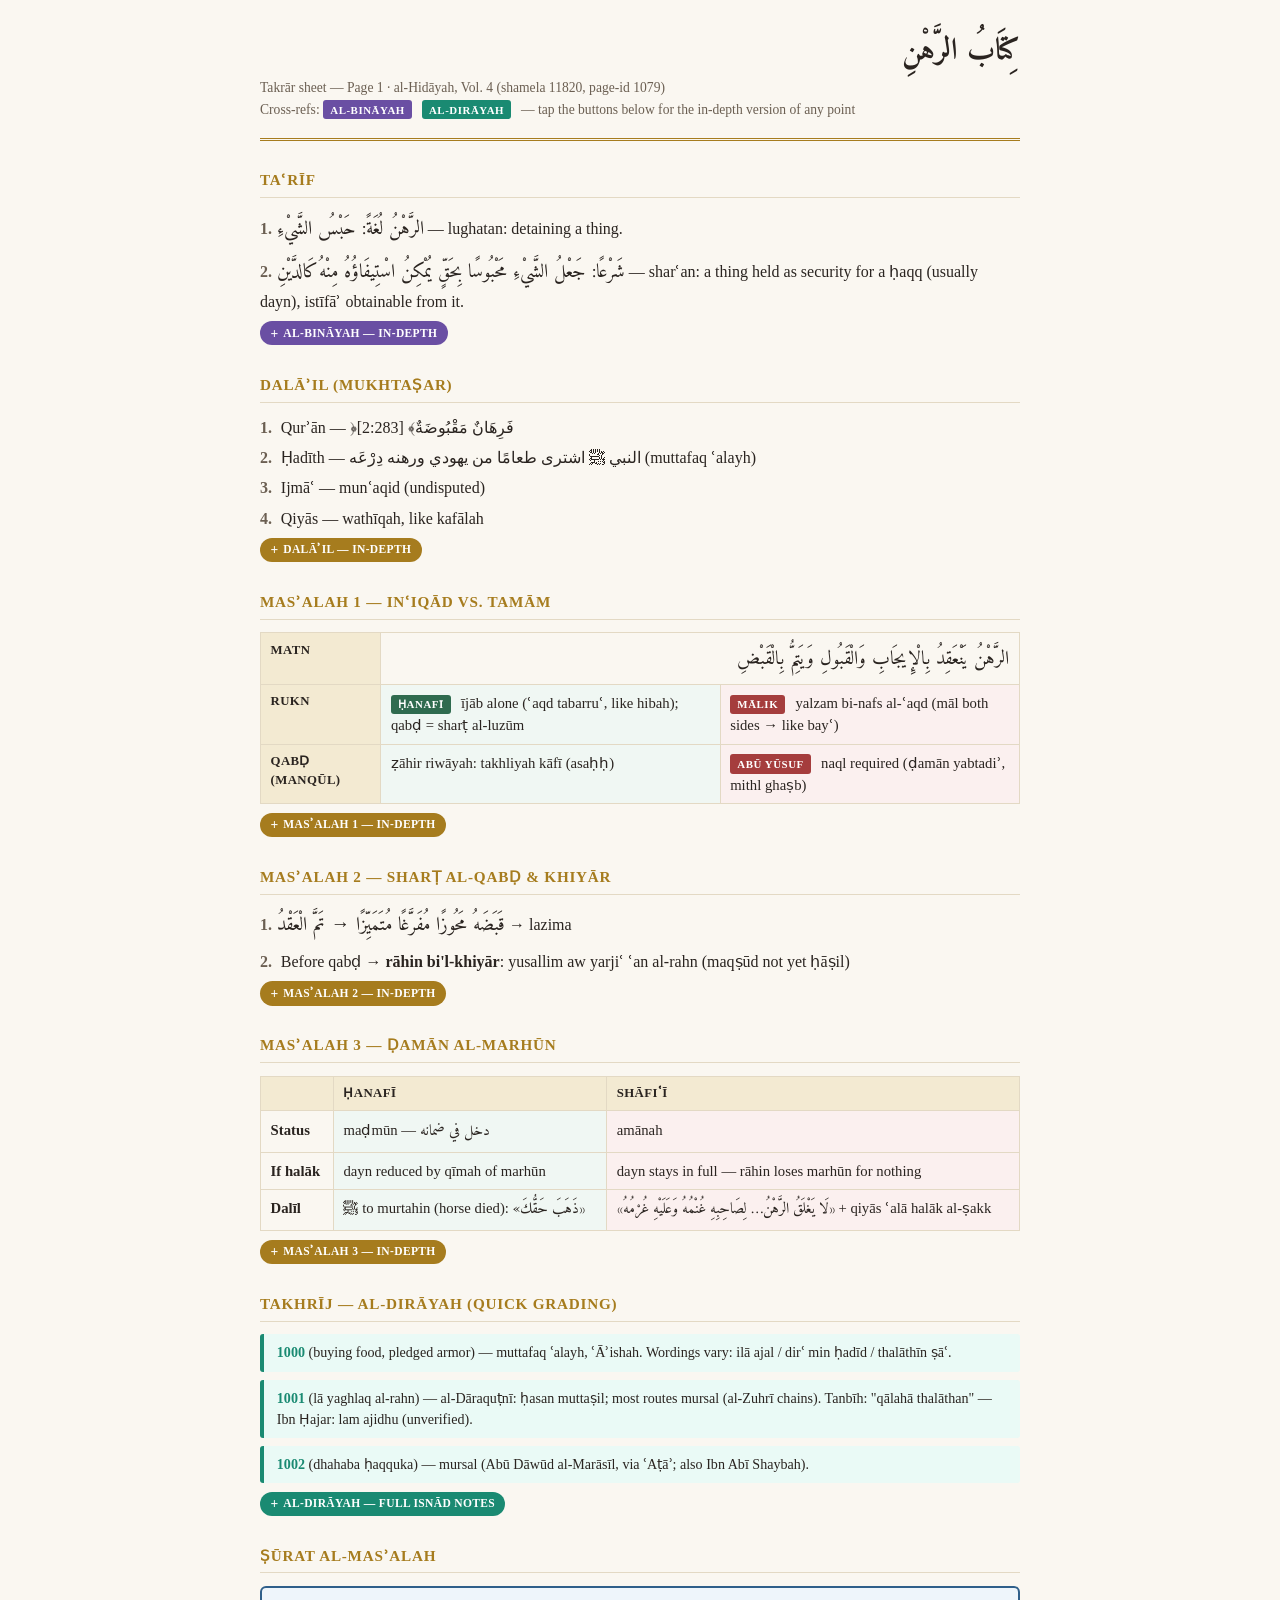
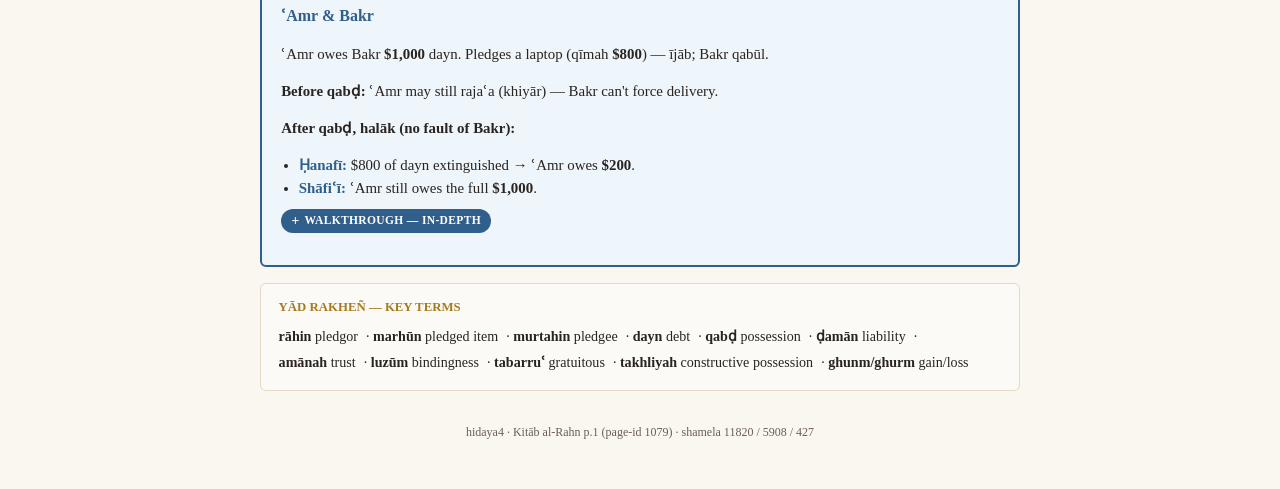
==== index.html @ c0565111 "Initial publish: Kitab al-Rahn page 1 (takrar sheet)" ====
<!DOCTYPE html>
<html lang="en" dir="ltr">
<head>
<meta charset="UTF-8">
<title>Kitāb al-Rahn — Page 1 (Takrār) | al-Hidāyah Vol. 4</title>
<meta name="viewport" content="width=device-width, initial-scale=1">
<link rel="preconnect" href="https://fonts.googleapis.com">
<link href="https://fonts.googleapis.com/css2?family=Amiri:wght@400;700&family=Georgia&display=swap" rel="stylesheet">
<style>
  :root {
    --bg: #faf7f1; --ink: #2a2420; --muted: #6b5f52; --gold: #a67c1e;
    --hanafi: #2f6b4f; --hanafi-bg: #f0f7f3;
    --khilaf: #a53d3d; --khilaf-bg: #fbf0ef;
    --takhrij: #1a8a72; --takhrij-bg: #eafaf6;
    --binayah: #6a4fa3; --binayah-bg: #f2eefc;
    --example: #2f5f8a; --example-bg: #eef5fb;
  }
  * { box-sizing: border-box; }
  body { background: var(--bg); color: var(--ink); font-family: Georgia, serif; margin: 0; padding: 0 1rem 3rem; line-height: 1.5; }
  .wrap { max-width: 760px; margin: 0 auto; }
  header { padding: 1.8rem 0 1rem; border-bottom: 3px double var(--gold); margin-bottom: 1.3rem; }
  header h1 { font-family: 'Amiri', serif; direction: rtl; font-size: 1.9rem; margin: 0 0 0.2rem; }
  header .subtitle { font-size: 0.85rem; color: var(--muted); margin: 0.1rem 0; }
  h2 { font-size: 0.95rem; text-transform: uppercase; letter-spacing: 0.05em; color: var(--gold); border-bottom: 1px solid #e3d9c4; padding-bottom: 0.3rem; margin: 1.8rem 0 0.8rem; }
  .arabic { font-family: 'Amiri', serif; direction: rtl; text-align: right; font-size: 1.2rem; line-height: 1.9; }
  .point { margin-bottom: 0.4rem; }
  .point .num { font-weight: bold; color: var(--muted); margin-right: 0.3rem; }
  .nukta { font-size: 0.87rem; color: var(--muted); font-style: italic; }
  table { width: 100%; border-collapse: collapse; margin: 0.6rem 0 0.5rem; font-size: 0.92rem; }
  th, td { border: 1px solid #e3d9c4; padding: 0.45rem 0.6rem; text-align: left; vertical-align: top; }
  th { background: #f3ead2; color: var(--ink); font-size: 0.8rem; text-transform: uppercase; letter-spacing: 0.03em; }
  td.hanafi-cell { background: var(--hanafi-bg); }
  td.khilaf-cell { background: var(--khilaf-bg); }
  td .arabic { font-size: 1.05rem; line-height: 1.7; }
  .tag { display:inline-block; font-size:0.68rem; font-weight:bold; letter-spacing:0.05em; text-transform:uppercase; padding:0.1rem 0.45rem; border-radius:3px; color:#fff; margin-right:0.4rem; }
  .tag.hanafi { background: var(--hanafi); }
  .tag.khilaf { background: var(--khilaf); }
  .takhrij-row { background: var(--takhrij-bg); border-left: 4px solid var(--takhrij); padding: 0.5rem 0.8rem; margin-bottom: 0.5rem; border-radius: 3px; font-size: 0.88rem; }
  .takhrij-row b { color: var(--takhrij); }
  .example-box { background: var(--example-bg); border: 2px solid var(--example); border-radius: 6px; padding: 1rem 1.2rem; margin-top: 0.6rem; font-size: 0.93rem; }
  .example-box h3 { margin: 0 0 0.5rem; color: var(--example); font-size: 1rem; }
  .names { font-weight: bold; color: var(--example); }
  .yaad { background: #fbfaf7; border: 1px solid #e3d9c4; border-radius: 6px; padding: 0.9rem 1.1rem; margin-top: 1rem; font-size: 0.88rem; }
  .yaad h4 { margin: 0 0 0.4rem; color: var(--gold); font-size: 0.8rem; text-transform: uppercase; }
  .yaad .term { display:inline-block; margin: 0.15rem 0.5rem 0.15rem 0; }
  .yaad .term b { color: var(--ink); }
  footer { margin-top: 2rem; font-size: 0.75rem; color: var(--muted); text-align: center; }

  /* expandable in-depth buttons */
  details.indepth { margin: 0.2rem 0 1rem; }
  details.indepth > summary {
    cursor: pointer;
    display: inline-flex;
    align-items: center;
    gap: 0.3rem;
    font-family: Georgia, serif;
    font-size: 0.72rem;
    font-weight: bold;
    letter-spacing: 0.03em;
    text-transform: uppercase;
    color: #fff;
    background: var(--gold);
    padding: 0.22rem 0.65rem;
    border-radius: 999px;
    list-style: none;
    user-select: none;
    width: fit-content;
  }
  details.indepth > summary::-webkit-details-marker { display: none; }
  details.indepth > summary::before { content: "+"; font-size: 0.85rem; line-height: 1; }
  details.indepth[open] > summary::before { content: "\2212"; }
  details.indepth.binayah > summary { background: var(--binayah); }
  details.indepth.takhrij > summary { background: var(--takhrij); }
  details.indepth.example > summary { background: var(--example); }
  .indepth-body {
    margin-top: 0.5rem;
    padding: 0.85rem 1.05rem;
    background: #fff;
    border: 1px solid #e3d9c4;
    border-radius: 6px;
    font-size: 0.89rem;
    color: #3b352e;
  }
  .indepth-body .arabic { font-size: 1.05rem; margin: 0.4rem 0; }
  .indepth-body p { margin: 0 0 0.6rem; }
  .indepth-body p:last-child { margin-bottom: 0; }
  .indepth-body .grading { font-weight: bold; }
</style>
</head>
<body>
<div class="wrap">

<header>
  <h1>كِتَابُ الرَّهْنِ</h1>
  <p class="subtitle">Takrār sheet — Page 1 · al-Hidāyah, Vol. 4 (shamela 11820, page-id 1079)</p>
  <p class="subtitle">Cross-refs: <span class="tag hanafi" style="background:var(--binayah)">al-Bināyah</span> <span class="tag hanafi" style="background:var(--takhrij)">al-Dirāyah</span> — tap the buttons below for the in-depth version of any point</p>
</header>

<h2>Taʿrīf</h2>
<div class="point"><span class="num">1.</span><span class="arabic">الرَّهْنُ لُغَةً: حَبْسُ الشَّيْءِ</span> — lughatan: detaining a thing.</div>
<div class="point"><span class="num">2.</span><span class="arabic">شَرْعًا: جَعْلُ الشَّيْءِ مَحْبُوسًا بِحَقٍّ يُمْكِنُ اسْتِيفَاؤُهُ مِنْهُ كَالدَّيْنِ</span> — sharʿan: a thing held as security for a ḥaqq (usually dayn), istīfāʾ obtainable from it.</div>

<details class="indepth binayah">
  <summary>al-Bināyah — in-depth</summary>
  <div class="indepth-body">
    <p><b>Lughah:</b> al-ʿAynī notes the same root appears outside contracts: <span class="arabic">﴿كُلُّ نَفْسٍ بِمَا كَسَبَتْ رَهِينَةٌ﴾ [المدثر: ٣٨]</span> — "every soul is rahīnah (held) for what it earned," i.e. detained by the consequence of its own misdeeds. Also: <i>māʾun rāhin</i> = still water, <i>niʿmatun rāhinah</i> = a lasting blessing — the root's core sense is fixity/permanence (al-thabāt wa'l-dawām). "Rahn" (the maṣdar) is also used to mean the marhūn itself; plural rahn/rihān.</p>
    <p><b>Sharʿan — why "ḥaqq" not "dayn":</b> deliberate, because rahn is valid not only for a dayn but also for a claim from ghaṣb (usurpation); ḥaqq covers both. "Kal-duyūn" is a deliberate exclusion (iḥtirāz) of pledging khamr (wine) and of taking a rahn to secure ḥudūd or qiṣāṣ — those don't admit istīfāʾ through a substitute value.</p>
    <p><b>al-Qudduri's alternate taʿrīf:</b> rahn shar'an is an ʿaqd wathīqah (contract of security) — distinguishing it from kafālah/ḥawālah (wathīqah bi-dhimmah, security attached to a person's liability) and from a sale-item still in the seller's hand.</p>
    <p><b>Six-part breakdown</b> al-ʿAynī gives: maʿnā lughatan · maʿnā sharʿan · sabab (the creditor's muṭālabah/demand for security) · rukn (ījāb alone per the Ḥanafīs; some require qabūl too) · ḥukm (milk ḥabs al-marhūn wa-ḥaqq al-muṭālabah bi'l-bayʿ) · ḥikmah (ḥuṣūl al-naẓar min al-jānibayn — mutual benefit to both sides).</p>
  </div>
</details>

<h2>Dalāʾil (mukhtaṣar)</h2>
<div class="point"><span class="num">1.</span> Qurʾān — ﴿فَرِهَانٌ مَقْبُوضَةٌ﴾ [2:283]</div>
<div class="point"><span class="num">2.</span> Ḥadīth — النبي ﷺ اشترى طعامًا من يهودي ورهنه دِرْعَه (muttafaq ʿalayh)</div>
<div class="point"><span class="num">3.</span> Ijmāʿ — munʿaqid (undisputed)</div>
<div class="point"><span class="num">4.</span> Qiyās — wathīqah, like kafālah</div>

<details class="indepth">
  <summary>Dalāʾil — in-depth</summary>
  <div class="indepth-body">
    <p><b>Qurʾān:</b> the āyah was revealed about a debt made while traveling (safar) without a scribe available — Allāh permits substituting a rahn maqbūḍah for writing/witnessing. "Maqbūḍah" is itself the seed of the qabḍ discussion in Masʾalah 1.</p>
    <p><b>Ḥadīth:</b> the well-known report that the Prophet ﷺ bought food on credit from a Jewish merchant in Madīnah and left his armor as security — establishes both legitimacy and precedent (fiʿl) at once.</p>
    <p><b>Ijmāʿ:</b> beyond naql, there is no dispute among the fuqahāʾ that rahn as an institution is legitimate — the differences that follow (this whole kitāb) are about its details, not its basic mashrūʿiyyah.</p>
    <p><b>Qiyās:</b> rahn and kafālah are both wathāʾiq — kafālah secures fixing (wujūb) a debt onto a second person, rahn secures recovery (istīfāʾ) of a debt from a thing. Since kafālah is agreed legitimate, so is rahn.</p>
  </div>
</details>

<h2>Masʾalah 1 — Inʿiqād vs. Tamām</h2>
<table>
<tr><th>Matn</th><td colspan="2" class="arabic">الرَّهْنُ يَنْعَقِدُ بِالْإِيجَابِ وَالْقَبُولِ وَيَتِمُّ بِالْقَبْضِ</td></tr>
<tr><th>Rukn</th><td class="hanafi-cell"><span class="tag hanafi">Ḥanafī</span> ījāb alone (ʿaqd tabarruʿ, like hibah); qabḍ = sharṭ al-luzūm</td><td class="khilaf-cell"><span class="tag khilaf">Mālik</span> yalzam bi-nafs al-ʿaqd (māl both sides → like bayʿ)</td></tr>
<tr><th>Qabḍ (manqūl)</th><td class="hanafi-cell">ẓāhir riwāyah: takhliyah kāfī (asaḥḥ)</td><td class="khilaf-cell"><span class="tag khilaf">Abū Yūsuf</span> naql required (ḍamān yabtadiʾ, mithl ghaṣb)</td></tr>
</table>

<details class="indepth">
  <summary>Masʾalah 1 — in-depth</summary>
  <div class="indepth-body">
    <p><b>Ḥanafī rukn:</b> rukn is ījāb by itself, since rahn is ʿaqd tabarruʿ — it is completed by the mutabarriʿ alone (like hibah/ṣadaqah); qabḍ is only sharṭ al-luzūm, not a rukn. Rukn = without which the ʿaqd doesn't exist; sharṭ al-luzūm = needed only for bindingness.</p>
    <p><b>Mālik's view &amp; why:</b> rahn is lāzim the instant ījāb+qabūl occur — (a) unlike a pure gift it has māl on both sides (marhūn vs. dayn), closer to bayʿ; (b) it's a wathīqah like kafālah, which binds on ʿaqd alone.</p>
    <p><b>Ḥanafī rebuttal:</b> (1) grammar — "فَرِهَانٌ مَّقْبُوضَةٌ": a maṣdar-phrase right after fāʾ in a conditional's jawāb functions as a command in Arabic usage — Allāh in effect commands "let there be a pledge, taken into possession," placing qabḍ at the heart of what makes rahn function. (2) rahn is tabarruʿ — the rāhin gets nothing owed in return and cannot be judicially compelled (yujbaru), so it needs a concrete imḍāʾ (execution) to finalize, as in waṣiyyah — that imḍāʾ is qabḍ.</p>
    <p><b>Takhliyah vs. naql:</b> ẓāhir al-riwāyah — mere takhliyah (clearing access, e.g. handing over keys) suffices, by analogy to qabḍ of the mabīʿ in a sale. Abū Yūsuf differs for manqūlāt specifically: this qabḍ originates ḍamān from scratch (ibtidāʾan), like ghaṣb — unlike a buyer's qabḍ, which merely shifts existing ḍamān from seller to buyer — so he requires actual physical naql. Al-Marghīnānī: the first view (takhliyah) is asaḥḥ.</p>
  </div>
</details>

<h2>Masʾalah 2 — Sharṭ al-Qabḍ &amp; Khiyār</h2>
<div class="point"><span class="num">1.</span><span class="arabic">قَبَضَهُ مَحُوزًا مُفَرَّغًا مُتَمَيِّزًا → تَمَّ الْعَقْدُ</span> → lazima</div>
<div class="point"><span class="num">2.</span> Before qabḍ → <b>rāhin bi'l-khiyār</b>: yusallim aw yarjiʿ ʿan al-rahn (maqṣūd not yet ḥāṣil)</div>

<details class="indepth">
  <summary>Masʾalah 2 — in-depth</summary>
  <div class="indepth-body">
    <p>The marhūn must be maḥūz (fully gathered into the murtahin's hold), mufarragh (cleared of any competing use/mixture), and mutamayyiz (clearly identifiable as this specific object, not a vague undivided share) — only then is qabḍ "complete" and the ʿaqd reaches tamām/luzūm.</p>
    <p>Before that: the rāhin keeps full khiyār — he isn't yet bound and may simply retract, because the maqṣūd of rahn (securing the murtahin's ability to obtain istīfāʾ) only functions once he actually holds the marhūn — so luzūm cannot attach any earlier than qabḍ.</p>
  </div>
</details>

<h2>Masʾalah 3 — Ḍamān al-Marhūn</h2>
<table>
<tr><th></th><th class="hanafi-cell">Ḥanafī</th><th class="khilaf-cell">Shāfiʿī</th></tr>
<tr><td><b>Status</b></td><td class="hanafi-cell">maḍmūn — <span class="arabic" style="font-size:0.95rem">دخل في ضمانه</span></td><td class="khilaf-cell">amānah</td></tr>
<tr><td><b>If halāk</b></td><td class="hanafi-cell">dayn reduced by qīmah of marhūn</td><td class="khilaf-cell">dayn stays in full — rāhin loses marhūn for nothing</td></tr>
<tr><td><b>Dalīl</b></td><td class="hanafi-cell">ﷺ to murtahin (horse died): <span class="arabic" style="font-size:0.95rem">«ذَهَبَ حَقُّكَ»</span></td><td class="khilaf-cell"><span class="arabic" style="font-size:0.95rem">«لَا يَغْلَقُ الرَّهْنُ… لِصَاحِبِهِ غُنْمُهُ وَعَلَيْهِ غُرْمُهُ»</span> + qiyās ʿalā halāk al-ṣakk</td></tr>
</table>

<details class="indepth">
  <summary>Masʾalah 3 — in-depth</summary>
  <div class="indepth-body">
    <p><b>Shāfiʿī's case:</b> the marhūn is pure amānah — the murtahin bears no ḍamān. If it's destroyed without his fault, the rāhin still owes the full dayn. Dalīl: "lā yaghlaq al-rahn... lahu ghunmuhu wa-ʿalayhi ghurmuhu" — any ghunm (growth) of the marhūn belongs to the rāhin, so any ghurm (loss) is his too. Qiyās: rahn is like a debt-document (ṣakk) — losing the paper doesn't erase the debt; also, the whole point of a rahn is to increase ṣiyānah (security) for the creditor — if the debt could vanish whenever the marhūn is destroyed, that defeats the purpose of taking security at all.</p>
    <p><b>Marghīnānī's gloss on the same ḥadīth:</b> "lā yaghlaq" means the marhūn does not automatically become the murtahin's property in full settlement merely upon the rāhin's default (no automatic foreclosure) — not that it carries zero ḍamān. Same naṣṣ, opposite reading.</p>
    <p><b>Ḥanafī rebuttal (opens here, continues next page):</b> ﷺ told a murtahin whose pledged horse died, "dhahaba ḥaqquka" — your right (to that extent) is gone — directly supporting that halāk of the marhūn does extinguish part of the dayn, because the murtahin is ḍāmin, not a mere amānah-holder.</p>
  </div>
</details>

<h2>Takhrīj — al-Dirāyah (quick grading)</h2>
<div class="takhrij-row"><b>1000</b> (buying food, pledged armor) — muttafaq ʿalayh, ʿĀʾishah. Wordings vary: ilā ajal / dirʿ min ḥadīd / thalāthīn ṣāʿ.</div>
<div class="takhrij-row"><b>1001</b> (lā yaghlaq al-rahn) — al-Dāraquṭnī: ḥasan muttaṣil; most routes mursal (al-Zuhrī chains). Tanbīh: "qālahā thalāthan" — Ibn Ḥajar: lam ajidhu (unverified).</div>
<div class="takhrij-row"><b>1002</b> (dhahaba ḥaqquka) — mursal (Abū Dāwūd al-Marāsīl, via ʿAṭāʾ; also Ibn Abī Shaybah).</div>

<details class="indepth takhrij">
  <summary>al-Dirāyah — full isnād notes</summary>
  <div class="indepth-body">
    <p><b>1001</b> — chains in detail: (a) <b>Ibn Ḥibbān</b>, via Sufyān ← Ziyād ibn Saʿd ← al-Zuhrī ← Saʿīd ← Abū Hurayrah; <span class="grading">ṣaḥḥaḥahu al-Ḥākim</span>. (b) <b>al-Dāraquṭnī</b>, muttaṣil route, graded <span class="grading">ḥasan muttaṣil</span>; also authenticated by ʿAbd al-Ḥaqq, accepted by Ibn ʿAbd al-Barr. (c) <b>ʿAbd al-Razzāq</b> ← Maʿmar ← al-Zuhrī ← Ibn al-Musayyab — <span class="grading">mursal</span>; includes al-Zuhrī confirming this addresses the pre-Islamic saying "if I don't bring your money, the rahn is yours," with the addition "if it perishes, this one's right does not disappear — only the value perishes from the rahn's owner; lahu ghunmuhu wa-ʿalayhi ghurmuhu." (d) Same mursal chain also via al-Thawrī, Ibn Abī Shaybah/Wakīʿ, and al-Shāfiʿī/Ibn Abī Fudayk — all ← Ibn Abī Dhiʾb ← al-Zuhrī. Al-Shāfiʿī's own gloss: ghunmuhu = increase, ghurmuhu = decrease and halāk. (e) <b>Abū Dāwūd</b> (al-Marāsīl): notes "lahu ghunmuhu wa-ʿalayhi ghurmuhu" may be <span class="grading">Saʿīd ibn al-Musayyab's own words</span> (mudraj), not the Prophet's ﷺ. Parallel report from Ibrāhīm al-Nakhaʿī describes the jāhilī practice the ḥadīth corrects.</p>
    <p><b>Tanbīh:</b> Ibn Ḥajar explicitly flags "qālahā thalāthan" (said it three times) as <span class="grading">"lam ajidhu"</span> — not found in any source he traced. Worth knowing before citing that detail as established.</p>
    <p><b>1000:</b> Ibn Ḥajar cross-refers that something on this ḥadīth already preceded at the start of Kitāb al-Buyūʿ.</p>
    <p><b>1002:</b> via ʿAṭāʾ — a man pledged a horse, it died in the murtahin's hand, Prophet ﷺ said "dhahaba ḥaqquka" — mursal in both Abū Dāwūd's Marāsīl and Ibn Abī Shaybah. The entire Ḥanafī rebuttal on this page rests on a mursal report — al-Marghīnānī will need to argue for its acceptability, or argue the ruling by other means, on the next page.</p>
  </div>
</details>

<h2>Ṣūrat al-Masʾalah</h2>
<div class="example-box">
  <h3>ʿAmr &amp; Bakr</h3>
  <p>ʿAmr owes Bakr <b>$1,000</b> dayn. Pledges a laptop (qīmah <b>$800</b>) — ījāb; Bakr qabūl.</p>
  <p><b>Before qabḍ:</b> ʿAmr may still rajaʿa (khiyār) — Bakr can't force delivery.</p>
  <p><b>After qabḍ, halāk (no fault of Bakr):</b></p>
  <ul style="margin:0.3rem 0 0.6rem 1.1rem; padding:0;">
    <li><span class="names">Ḥanafī:</span> $800 of dayn extinguished → ʿAmr owes <b>$200</b>.</li>
    <li><span class="names">Shāfiʿī:</span> ʿAmr still owes the full <b>$1,000</b>.</li>
  </ul>

  <details class="indepth example">
    <summary>Walkthrough — in-depth</summary>
    <div class="indepth-body">
      <p><b>Scenario A (before qabḍ):</b> ʿAmr offers the laptop (ījāb), Bakr accepts (qabūl) — the ʿaqd is munʿaqid but not yet lāzim (it's tabarruʿ, like hibah). Before ʿAmr actually hands it over, he changes his mind — since qabḍ hasn't happened, this is within his khiyār and Bakr cannot compel delivery. Had ʿAmr delivered it and Bakr received it maḥūzan mufarraghan mutamayyizan, the ʿaqd becomes lāzim and ʿAmr can no longer withdraw.</p>
      <p><b>Scenario B (after qabḍ, halāk occurs):</b> ʿAmr delivers, Bakr takes proper qabḍ — the laptop is now marhūn in Bakr's ḍamān. A week later, with no fault of Bakr's, it's destroyed (say, stolen beyond recovery).</p>
      <p><b>Per al-Shāfiʿī:</b> the laptop was amānah in Bakr's hand — Bakr bears no risk, so none of ʿAmr's dayn is reduced; ʿAmr still owes the full $1,000 and has lost his $800 laptop for nothing.</p>
      <p><b>Per the Ḥanafī view</b> (the position al-Marghīnānī is building toward, via "dhahaba ḥaqquka"): the laptop was maḍmūn in Bakr's possession, not mere amānah — its halāk operates as an implicit istīfāʾ up to its qīmah. $800 of the dayn is treated as satisfied, so ʿAmr now owes Bakr only the remaining $200.</p>
    </div>
  </details>
</div>

<div class="yaad">
  <h4>Yād Rakheñ — key terms</h4>
  <span class="term"><b>rāhin</b> pledgor</span>·
  <span class="term"><b>marhūn</b> pledged item</span>·
  <span class="term"><b>murtahin</b> pledgee</span>·
  <span class="term"><b>dayn</b> debt</span>·
  <span class="term"><b>qabḍ</b> possession</span>·
  <span class="term"><b>ḍamān</b> liability</span>·
  <span class="term"><b>amānah</b> trust</span>·
  <span class="term"><b>luzūm</b> bindingness</span>·
  <span class="term"><b>tabarruʿ</b> gratuitous</span>·
  <span class="term"><b>takhliyah</b> constructive possession</span>·
  <span class="term"><b>ghunm/ghurm</b> gain/loss</span>
</div>

<footer>hidaya4 · Kitāb al-Rahn p.1 (page-id 1079) · shamela 11820 / 5908 / 427</footer>

</div>
</body>
</html>
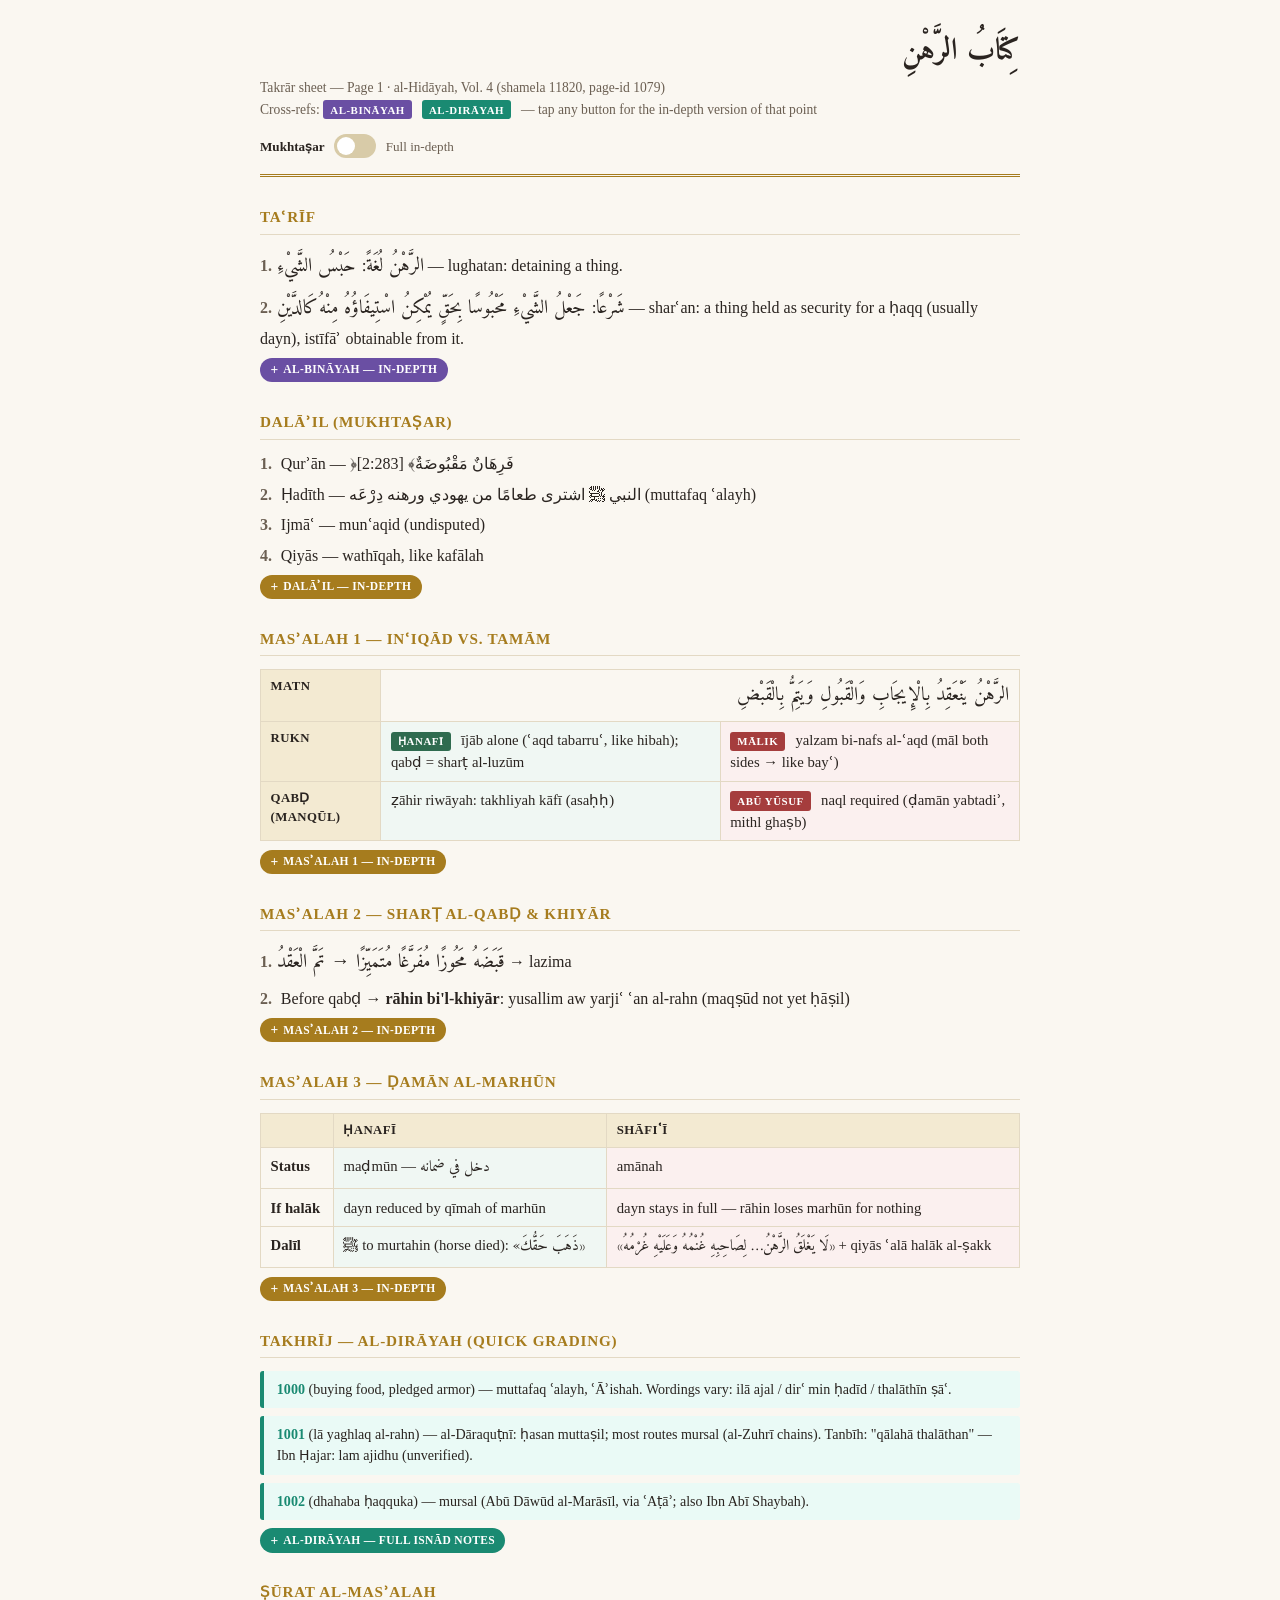
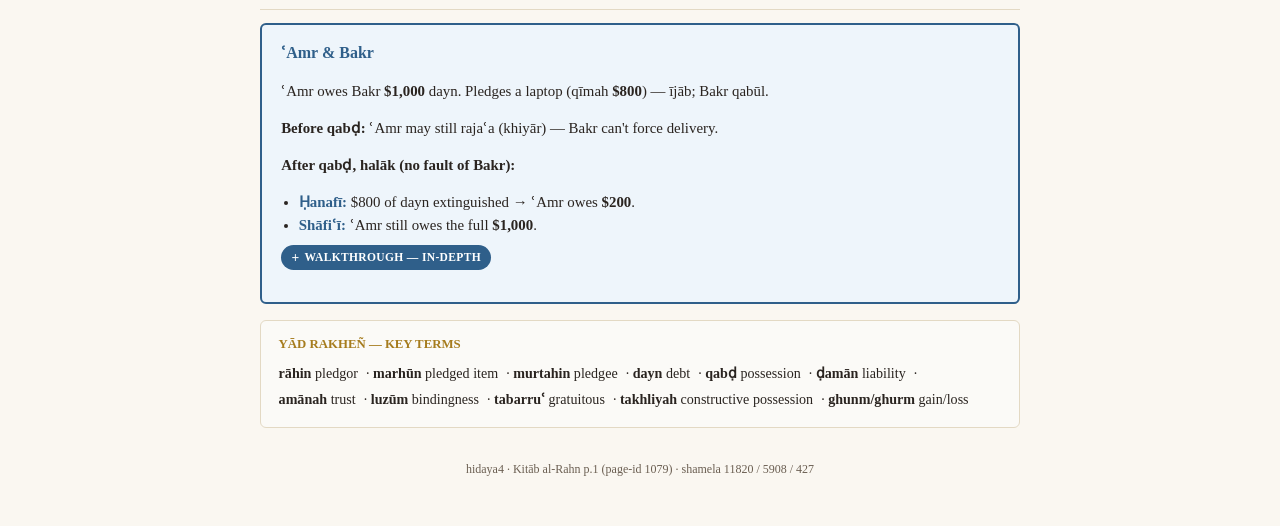
==== commit 255aa79e: "Update study site 2026-07-15 22:44" ====
--- a/index.html
+++ b/index.html
@@ -85,6 +85,25 @@
   .indepth-body p { margin: 0 0 0.6rem; }
   .indepth-body p:last-child { margin-bottom: 0; }
   .indepth-body .grading { font-weight: bold; }
+
+  /* global mukhtaṣar / in-depth switch */
+  .mode-switch {
+    display: flex;
+    align-items: center;
+    gap: 0.6rem;
+    margin-top: 0.9rem;
+    font-size: 0.82rem;
+    color: var(--muted);
+  }
+  .mode-switch .lbl { user-select: none; }
+  .mode-switch .lbl.active { color: var(--ink); font-weight: bold; }
+  .switch { position: relative; display: inline-block; width: 42px; height: 24px; flex-shrink: 0; }
+  .switch input { opacity: 0; width: 0; height: 0; }
+  .switch .slider { position: absolute; cursor: pointer; inset: 0; background: #d8cba8; border-radius: 999px; transition: 0.2s; }
+  .switch .slider::before { content: ""; position: absolute; height: 18px; width: 18px; left: 3px; top: 3px; background: #fff; border-radius: 50%; transition: 0.2s; }
+  .switch input:checked + .slider { background: var(--gold); }
+  .switch input:checked + .slider::before { transform: translateX(18px); }
+  body.all-open details.indepth { border-left: 3px solid #e3d9c4; padding-left: 0.6rem; }
 </style>
 </head>
 <body>
@@ -93,7 +112,15 @@
 <header>
   <h1>كِتَابُ الرَّهْنِ</h1>
   <p class="subtitle">Takrār sheet — Page 1 · al-Hidāyah, Vol. 4 (shamela 11820, page-id 1079)</p>
-  <p class="subtitle">Cross-refs: <span class="tag hanafi" style="background:var(--binayah)">al-Bināyah</span> <span class="tag hanafi" style="background:var(--takhrij)">al-Dirāyah</span> — tap the buttons below for the in-depth version of any point</p>
+  <p class="subtitle">Cross-refs: <span class="tag hanafi" style="background:var(--binayah)">al-Bināyah</span> <span class="tag hanafi" style="background:var(--takhrij)">al-Dirāyah</span> — tap any button for the in-depth version of that point</p>
+  <div class="mode-switch">
+    <span class="lbl active" id="lbl-mukhtasar">Mukhtaṣar</span>
+    <label class="switch">
+      <input type="checkbox" id="mode-toggle">
+      <span class="slider"></span>
+    </label>
+    <span class="lbl" id="lbl-indepth">Full in-depth</span>
+  </div>
 </header>
 
 <h2>Taʿrīf</h2>
@@ -227,5 +254,30 @@
 <footer>hidaya4 · Kitāb al-Rahn p.1 (page-id 1079) · shamela 11820 / 5908 / 427</footer>
 
 </div>
+<script>
+(function () {
+  var toggle = document.getElementById('mode-toggle');
+  var lblM = document.getElementById('lbl-mukhtasar');
+  var lblI = document.getElementById('lbl-indepth');
+  var allDetails = document.querySelectorAll('details.indepth');
+
+  function applyMode(open) {
+    allDetails.forEach(function (d) { d.open = open; });
+    lblM.classList.toggle('active', !open);
+    lblI.classList.toggle('active', open);
+    document.body.classList.toggle('all-open', open);
+  }
+
+  var saved = localStorage.getItem('hidaya4-mode');
+  var startOpen = saved === 'indepth';
+  toggle.checked = startOpen;
+  applyMode(startOpen);
+
+  toggle.addEventListener('change', function () {
+    applyMode(toggle.checked);
+    localStorage.setItem('hidaya4-mode', toggle.checked ? 'indepth' : 'mukhtasar');
+  });
+})();
+</script>
 </body>
 </html>
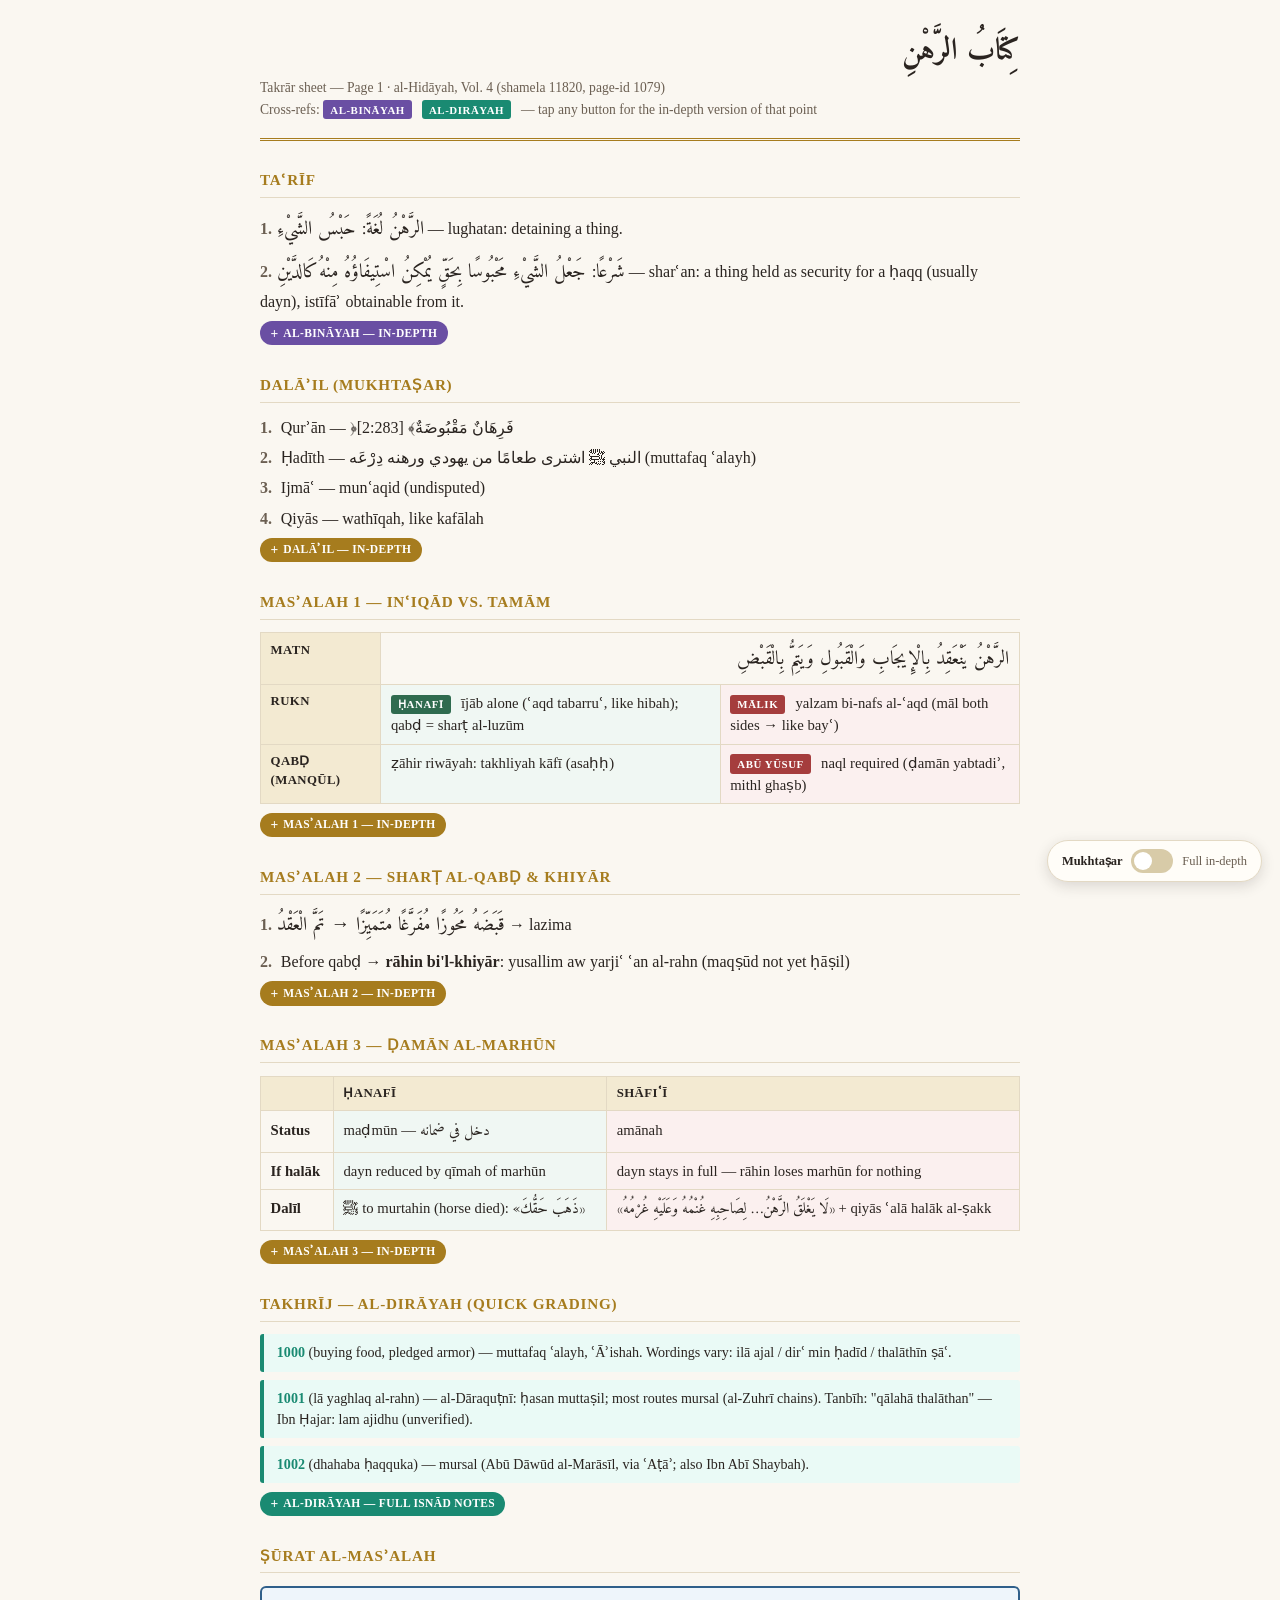
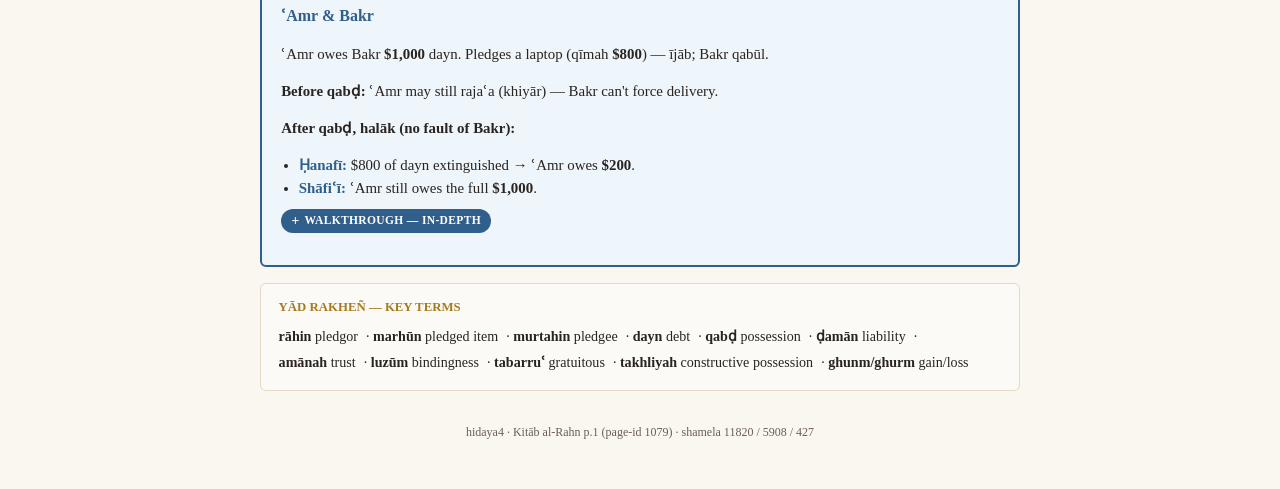
==== commit 2080ba60: "Update study site 2026-07-15 22:47" ====
--- a/index.html
+++ b/index.html
@@ -86,14 +86,27 @@
   .indepth-body p:last-child { margin-bottom: 0; }
   .indepth-body .grading { font-weight: bold; }
 
-  /* global mukhtaṣar / in-depth switch */
+  /* global mukhtaṣar / in-depth switch — fixed bottom-right, persistent while scrolling */
   .mode-switch {
+    position: fixed;
+    bottom: 1.1rem;
+    right: 1.1rem;
+    z-index: 100;
     display: flex;
     align-items: center;
-    gap: 0.6rem;
-    margin-top: 0.9rem;
-    font-size: 0.82rem;
+    gap: 0.55rem;
+    font-size: 0.78rem;
     color: var(--muted);
+    background: #fffdf8;
+    border: 1px solid #e3d9c4;
+    border-radius: 999px;
+    padding: 0.5rem 0.9rem;
+    box-shadow: 0 4px 14px rgba(42, 36, 32, 0.15);
+  }
+  @media (max-width: 480px) {
+    .mode-switch { right: 0.6rem; bottom: 0.6rem; padding: 0.4rem 0.7rem; gap: 0.4rem; }
+    .mode-switch .lbl { display: none; }
+    .mode-switch .lbl.active { display: inline; }
   }
   .mode-switch .lbl { user-select: none; }
   .mode-switch .lbl.active { color: var(--ink); font-weight: bold; }
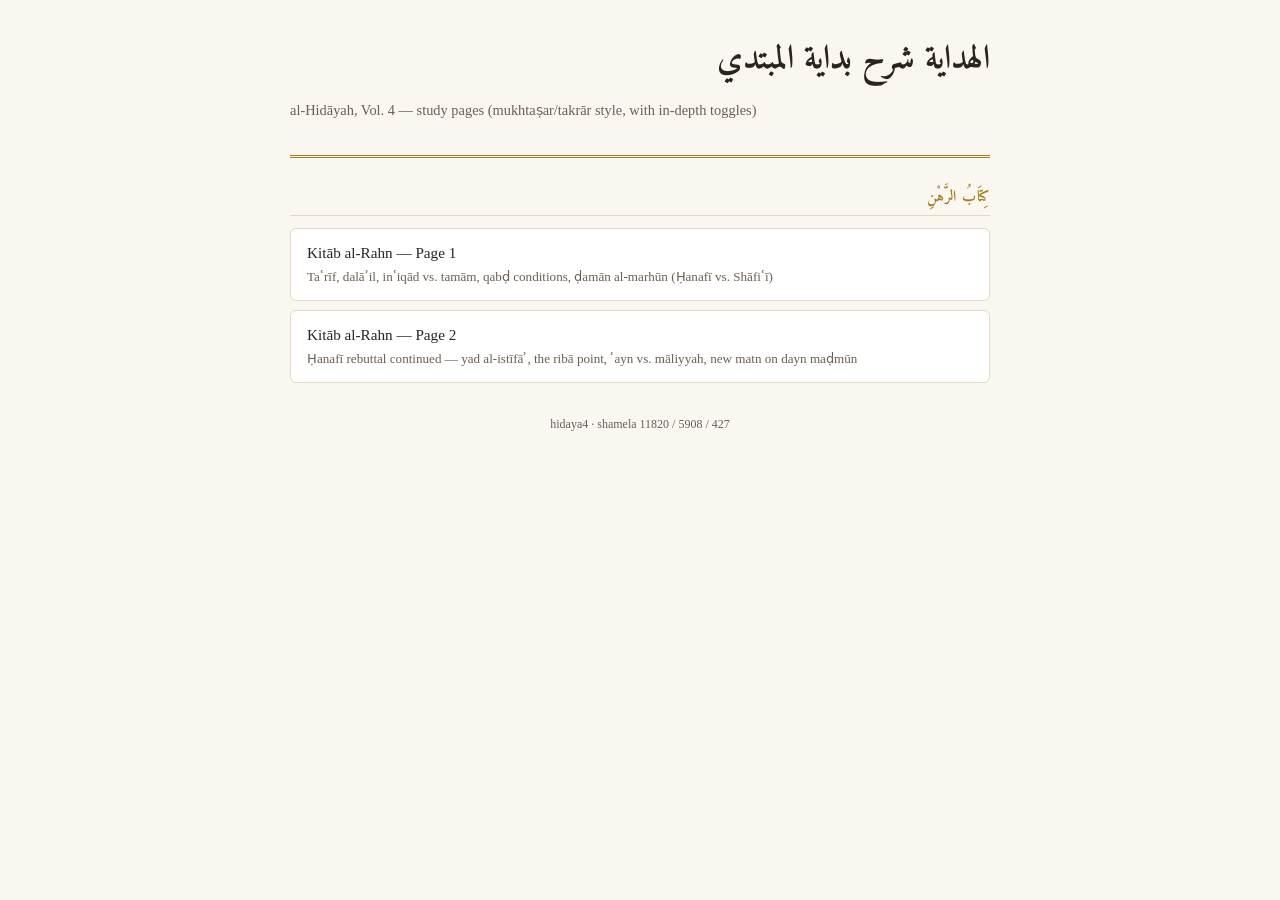
==== commit 515206ed: "Update study site 2026-07-15 23:01" ====
--- a/index.html
+++ b/index.html
@@ -2,295 +2,51 @@
 <html lang="en" dir="ltr">
 <head>
 <meta charset="UTF-8">
-<title>Kitāb al-Rahn — Page 1 (Takrār) | al-Hidāyah Vol. 4</title>
+<title>hidaya4 — al-Hidāyah Study Site</title>
 <meta name="viewport" content="width=device-width, initial-scale=1">
 <link rel="preconnect" href="https://fonts.googleapis.com">
 <link href="https://fonts.googleapis.com/css2?family=Amiri:wght@400;700&family=Georgia&display=swap" rel="stylesheet">
 <style>
-  :root {
-    --bg: #faf7f1; --ink: #2a2420; --muted: #6b5f52; --gold: #a67c1e;
-    --hanafi: #2f6b4f; --hanafi-bg: #f0f7f3;
-    --khilaf: #a53d3d; --khilaf-bg: #fbf0ef;
-    --takhrij: #1a8a72; --takhrij-bg: #eafaf6;
-    --binayah: #6a4fa3; --binayah-bg: #f2eefc;
-    --example: #2f5f8a; --example-bg: #eef5fb;
-  }
+  :root { --bg: #faf7f1; --ink: #2a2420; --muted: #6b5f52; --gold: #a67c1e; }
   * { box-sizing: border-box; }
   body { background: var(--bg); color: var(--ink); font-family: Georgia, serif; margin: 0; padding: 0 1rem 3rem; line-height: 1.5; }
-  .wrap { max-width: 760px; margin: 0 auto; }
-  header { padding: 1.8rem 0 1rem; border-bottom: 3px double var(--gold); margin-bottom: 1.3rem; }
-  header h1 { font-family: 'Amiri', serif; direction: rtl; font-size: 1.9rem; margin: 0 0 0.2rem; }
-  header .subtitle { font-size: 0.85rem; color: var(--muted); margin: 0.1rem 0; }
+  .wrap { max-width: 700px; margin: 0 auto; }
+  header { padding: 2.2rem 0 1.2rem; border-bottom: 3px double var(--gold); margin-bottom: 1.5rem; }
+  header h1 { font-family: 'Amiri', serif; direction: rtl; font-size: 2.1rem; margin: 0 0 0.3rem; }
+  header .subtitle { font-size: 0.9rem; color: var(--muted); }
   h2 { font-size: 0.95rem; text-transform: uppercase; letter-spacing: 0.05em; color: var(--gold); border-bottom: 1px solid #e3d9c4; padding-bottom: 0.3rem; margin: 1.8rem 0 0.8rem; }
-  .arabic { font-family: 'Amiri', serif; direction: rtl; text-align: right; font-size: 1.2rem; line-height: 1.9; }
-  .point { margin-bottom: 0.4rem; }
-  .point .num { font-weight: bold; color: var(--muted); margin-right: 0.3rem; }
-  .nukta { font-size: 0.87rem; color: var(--muted); font-style: italic; }
-  table { width: 100%; border-collapse: collapse; margin: 0.6rem 0 0.5rem; font-size: 0.92rem; }
-  th, td { border: 1px solid #e3d9c4; padding: 0.45rem 0.6rem; text-align: left; vertical-align: top; }
-  th { background: #f3ead2; color: var(--ink); font-size: 0.8rem; text-transform: uppercase; letter-spacing: 0.03em; }
-  td.hanafi-cell { background: var(--hanafi-bg); }
-  td.khilaf-cell { background: var(--khilaf-bg); }
-  td .arabic { font-size: 1.05rem; line-height: 1.7; }
-  .tag { display:inline-block; font-size:0.68rem; font-weight:bold; letter-spacing:0.05em; text-transform:uppercase; padding:0.1rem 0.45rem; border-radius:3px; color:#fff; margin-right:0.4rem; }
-  .tag.hanafi { background: var(--hanafi); }
-  .tag.khilaf { background: var(--khilaf); }
-  .takhrij-row { background: var(--takhrij-bg); border-left: 4px solid var(--takhrij); padding: 0.5rem 0.8rem; margin-bottom: 0.5rem; border-radius: 3px; font-size: 0.88rem; }
-  .takhrij-row b { color: var(--takhrij); }
-  .example-box { background: var(--example-bg); border: 2px solid var(--example); border-radius: 6px; padding: 1rem 1.2rem; margin-top: 0.6rem; font-size: 0.93rem; }
-  .example-box h3 { margin: 0 0 0.5rem; color: var(--example); font-size: 1rem; }
-  .names { font-weight: bold; color: var(--example); }
-  .yaad { background: #fbfaf7; border: 1px solid #e3d9c4; border-radius: 6px; padding: 0.9rem 1.1rem; margin-top: 1rem; font-size: 0.88rem; }
-  .yaad h4 { margin: 0 0 0.4rem; color: var(--gold); font-size: 0.8rem; text-transform: uppercase; }
-  .yaad .term { display:inline-block; margin: 0.15rem 0.5rem 0.15rem 0; }
-  .yaad .term b { color: var(--ink); }
-  footer { margin-top: 2rem; font-size: 0.75rem; color: var(--muted); text-align: center; }
-
-  /* expandable in-depth buttons */
-  details.indepth { margin: 0.2rem 0 1rem; }
-  details.indepth > summary {
-    cursor: pointer;
-    display: inline-flex;
-    align-items: center;
-    gap: 0.3rem;
-    font-family: Georgia, serif;
-    font-size: 0.72rem;
-    font-weight: bold;
-    letter-spacing: 0.03em;
-    text-transform: uppercase;
-    color: #fff;
-    background: var(--gold);
-    padding: 0.22rem 0.65rem;
-    border-radius: 999px;
-    list-style: none;
-    user-select: none;
-    width: fit-content;
-  }
-  details.indepth > summary::-webkit-details-marker { display: none; }
-  details.indepth > summary::before { content: "+"; font-size: 0.85rem; line-height: 1; }
-  details.indepth[open] > summary::before { content: "\2212"; }
-  details.indepth.binayah > summary { background: var(--binayah); }
-  details.indepth.takhrij > summary { background: var(--takhrij); }
-  details.indepth.example > summary { background: var(--example); }
-  .indepth-body {
-    margin-top: 0.5rem;
-    padding: 0.85rem 1.05rem;
+  ul.pages { list-style: none; margin: 0; padding: 0; }
+  ul.pages li { margin-bottom: 0.6rem; }
+  ul.pages a {
+    display: block;
     background: #fff;
     border: 1px solid #e3d9c4;
     border-radius: 6px;
-    font-size: 0.89rem;
-    color: #3b352e;
+    padding: 0.8rem 1rem;
+    color: var(--ink);
+    text-decoration: none;
+    font-size: 0.95rem;
   }
-  .indepth-body .arabic { font-size: 1.05rem; margin: 0.4rem 0; }
-  .indepth-body p { margin: 0 0 0.6rem; }
-  .indepth-body p:last-child { margin-bottom: 0; }
-  .indepth-body .grading { font-weight: bold; }
-
-  /* global mukhtaṣar / in-depth switch — fixed bottom-right, persistent while scrolling */
-  .mode-switch {
-    position: fixed;
-    bottom: 1.1rem;
-    right: 1.1rem;
-    z-index: 100;
-    display: flex;
-    align-items: center;
-    gap: 0.55rem;
-    font-size: 0.78rem;
-    color: var(--muted);
-    background: #fffdf8;
-    border: 1px solid #e3d9c4;
-    border-radius: 999px;
-    padding: 0.5rem 0.9rem;
-    box-shadow: 0 4px 14px rgba(42, 36, 32, 0.15);
-  }
-  @media (max-width: 480px) {
-    .mode-switch { right: 0.6rem; bottom: 0.6rem; padding: 0.4rem 0.7rem; gap: 0.4rem; }
-    .mode-switch .lbl { display: none; }
-    .mode-switch .lbl.active { display: inline; }
-  }
-  .mode-switch .lbl { user-select: none; }
-  .mode-switch .lbl.active { color: var(--ink); font-weight: bold; }
-  .switch { position: relative; display: inline-block; width: 42px; height: 24px; flex-shrink: 0; }
-  .switch input { opacity: 0; width: 0; height: 0; }
-  .switch .slider { position: absolute; cursor: pointer; inset: 0; background: #d8cba8; border-radius: 999px; transition: 0.2s; }
-  .switch .slider::before { content: ""; position: absolute; height: 18px; width: 18px; left: 3px; top: 3px; background: #fff; border-radius: 50%; transition: 0.2s; }
-  .switch input:checked + .slider { background: var(--gold); }
-  .switch input:checked + .slider::before { transform: translateX(18px); }
-  body.all-open details.indepth { border-left: 3px solid #e3d9c4; padding-left: 0.6rem; }
+  ul.pages a:hover { border-color: var(--gold); }
+  ul.pages .en { color: var(--muted); font-size: 0.82rem; display: block; margin-top: 0.15rem; }
+  .arabic { font-family: 'Amiri', serif; direction: rtl; }
+  footer { margin-top: 2rem; font-size: 0.75rem; color: var(--muted); text-align: center; }
 </style>
 </head>
 <body>
 <div class="wrap">
-
 <header>
-  <h1>كِتَابُ الرَّهْنِ</h1>
-  <p class="subtitle">Takrār sheet — Page 1 · al-Hidāyah, Vol. 4 (shamela 11820, page-id 1079)</p>
-  <p class="subtitle">Cross-refs: <span class="tag hanafi" style="background:var(--binayah)">al-Bināyah</span> <span class="tag hanafi" style="background:var(--takhrij)">al-Dirāyah</span> — tap any button for the in-depth version of that point</p>
-  <div class="mode-switch">
-    <span class="lbl active" id="lbl-mukhtasar">Mukhtaṣar</span>
-    <label class="switch">
-      <input type="checkbox" id="mode-toggle">
-      <span class="slider"></span>
-    </label>
-    <span class="lbl" id="lbl-indepth">Full in-depth</span>
-  </div>
+  <h1 class="arabic">الهداية شرح بداية المبتدي</h1>
+  <p class="subtitle">al-Hidāyah, Vol. 4 — study pages (mukhtaṣar/takrār style, with in-depth toggles)</p>
 </header>
 
-<h2>Taʿrīf</h2>
-<div class="point"><span class="num">1.</span><span class="arabic">الرَّهْنُ لُغَةً: حَبْسُ الشَّيْءِ</span> — lughatan: detaining a thing.</div>
-<div class="point"><span class="num">2.</span><span class="arabic">شَرْعًا: جَعْلُ الشَّيْءِ مَحْبُوسًا بِحَقٍّ يُمْكِنُ اسْتِيفَاؤُهُ مِنْهُ كَالدَّيْنِ</span> — sharʿan: a thing held as security for a ḥaqq (usually dayn), istīfāʾ obtainable from it.</div>
+<h2 class="arabic" style="direction:rtl;text-align:right;">كِتَابُ الرَّهْنِ</h2>
+<ul class="pages">
+  <li><a href="kitab_al_rahn_page1.html">Kitāb al-Rahn — Page 1<span class="en">Taʿrīf, dalāʾil, inʿiqād vs. tamām, qabḍ conditions, ḍamān al-marhūn (Ḥanafī vs. Shāfiʿī)</span></a></li>
+  <li><a href="kitab_al_rahn_page2.html">Kitāb al-Rahn — Page 2<span class="en">Ḥanafī rebuttal continued — yad al-istīfāʾ, the ribā point, ʿayn vs. māliyyah, new matn on dayn maḍmūn</span></a></li>
+</ul>
 
-<details class="indepth binayah">
-  <summary>al-Bināyah — in-depth</summary>
-  <div class="indepth-body">
-    <p><b>Lughah:</b> al-ʿAynī notes the same root appears outside contracts: <span class="arabic">﴿كُلُّ نَفْسٍ بِمَا كَسَبَتْ رَهِينَةٌ﴾ [المدثر: ٣٨]</span> — "every soul is rahīnah (held) for what it earned," i.e. detained by the consequence of its own misdeeds. Also: <i>māʾun rāhin</i> = still water, <i>niʿmatun rāhinah</i> = a lasting blessing — the root's core sense is fixity/permanence (al-thabāt wa'l-dawām). "Rahn" (the maṣdar) is also used to mean the marhūn itself; plural rahn/rihān.</p>
-    <p><b>Sharʿan — why "ḥaqq" not "dayn":</b> deliberate, because rahn is valid not only for a dayn but also for a claim from ghaṣb (usurpation); ḥaqq covers both. "Kal-duyūn" is a deliberate exclusion (iḥtirāz) of pledging khamr (wine) and of taking a rahn to secure ḥudūd or qiṣāṣ — those don't admit istīfāʾ through a substitute value.</p>
-    <p><b>al-Qudduri's alternate taʿrīf:</b> rahn shar'an is an ʿaqd wathīqah (contract of security) — distinguishing it from kafālah/ḥawālah (wathīqah bi-dhimmah, security attached to a person's liability) and from a sale-item still in the seller's hand.</p>
-    <p><b>Six-part breakdown</b> al-ʿAynī gives: maʿnā lughatan · maʿnā sharʿan · sabab (the creditor's muṭālabah/demand for security) · rukn (ījāb alone per the Ḥanafīs; some require qabūl too) · ḥukm (milk ḥabs al-marhūn wa-ḥaqq al-muṭālabah bi'l-bayʿ) · ḥikmah (ḥuṣūl al-naẓar min al-jānibayn — mutual benefit to both sides).</p>
-  </div>
-</details>
-
-<h2>Dalāʾil (mukhtaṣar)</h2>
-<div class="point"><span class="num">1.</span> Qurʾān — ﴿فَرِهَانٌ مَقْبُوضَةٌ﴾ [2:283]</div>
-<div class="point"><span class="num">2.</span> Ḥadīth — النبي ﷺ اشترى طعامًا من يهودي ورهنه دِرْعَه (muttafaq ʿalayh)</div>
-<div class="point"><span class="num">3.</span> Ijmāʿ — munʿaqid (undisputed)</div>
-<div class="point"><span class="num">4.</span> Qiyās — wathīqah, like kafālah</div>
-
-<details class="indepth">
-  <summary>Dalāʾil — in-depth</summary>
-  <div class="indepth-body">
-    <p><b>Qurʾān:</b> the āyah was revealed about a debt made while traveling (safar) without a scribe available — Allāh permits substituting a rahn maqbūḍah for writing/witnessing. "Maqbūḍah" is itself the seed of the qabḍ discussion in Masʾalah 1.</p>
-    <p><b>Ḥadīth:</b> the well-known report that the Prophet ﷺ bought food on credit from a Jewish merchant in Madīnah and left his armor as security — establishes both legitimacy and precedent (fiʿl) at once.</p>
-    <p><b>Ijmāʿ:</b> beyond naql, there is no dispute among the fuqahāʾ that rahn as an institution is legitimate — the differences that follow (this whole kitāb) are about its details, not its basic mashrūʿiyyah.</p>
-    <p><b>Qiyās:</b> rahn and kafālah are both wathāʾiq — kafālah secures fixing (wujūb) a debt onto a second person, rahn secures recovery (istīfāʾ) of a debt from a thing. Since kafālah is agreed legitimate, so is rahn.</p>
-  </div>
-</details>
-
-<h2>Masʾalah 1 — Inʿiqād vs. Tamām</h2>
-<table>
-<tr><th>Matn</th><td colspan="2" class="arabic">الرَّهْنُ يَنْعَقِدُ بِالْإِيجَابِ وَالْقَبُولِ وَيَتِمُّ بِالْقَبْضِ</td></tr>
-<tr><th>Rukn</th><td class="hanafi-cell"><span class="tag hanafi">Ḥanafī</span> ījāb alone (ʿaqd tabarruʿ, like hibah); qabḍ = sharṭ al-luzūm</td><td class="khilaf-cell"><span class="tag khilaf">Mālik</span> yalzam bi-nafs al-ʿaqd (māl both sides → like bayʿ)</td></tr>
-<tr><th>Qabḍ (manqūl)</th><td class="hanafi-cell">ẓāhir riwāyah: takhliyah kāfī (asaḥḥ)</td><td class="khilaf-cell"><span class="tag khilaf">Abū Yūsuf</span> naql required (ḍamān yabtadiʾ, mithl ghaṣb)</td></tr>
-</table>
-
-<details class="indepth">
-  <summary>Masʾalah 1 — in-depth</summary>
-  <div class="indepth-body">
-    <p><b>Ḥanafī rukn:</b> rukn is ījāb by itself, since rahn is ʿaqd tabarruʿ — it is completed by the mutabarriʿ alone (like hibah/ṣadaqah); qabḍ is only sharṭ al-luzūm, not a rukn. Rukn = without which the ʿaqd doesn't exist; sharṭ al-luzūm = needed only for bindingness.</p>
-    <p><b>Mālik's view &amp; why:</b> rahn is lāzim the instant ījāb+qabūl occur — (a) unlike a pure gift it has māl on both sides (marhūn vs. dayn), closer to bayʿ; (b) it's a wathīqah like kafālah, which binds on ʿaqd alone.</p>
-    <p><b>Ḥanafī rebuttal:</b> (1) grammar — "فَرِهَانٌ مَّقْبُوضَةٌ": a maṣdar-phrase right after fāʾ in a conditional's jawāb functions as a command in Arabic usage — Allāh in effect commands "let there be a pledge, taken into possession," placing qabḍ at the heart of what makes rahn function. (2) rahn is tabarruʿ — the rāhin gets nothing owed in return and cannot be judicially compelled (yujbaru), so it needs a concrete imḍāʾ (execution) to finalize, as in waṣiyyah — that imḍāʾ is qabḍ.</p>
-    <p><b>Takhliyah vs. naql:</b> ẓāhir al-riwāyah — mere takhliyah (clearing access, e.g. handing over keys) suffices, by analogy to qabḍ of the mabīʿ in a sale. Abū Yūsuf differs for manqūlāt specifically: this qabḍ originates ḍamān from scratch (ibtidāʾan), like ghaṣb — unlike a buyer's qabḍ, which merely shifts existing ḍamān from seller to buyer — so he requires actual physical naql. Al-Marghīnānī: the first view (takhliyah) is asaḥḥ.</p>
-  </div>
-</details>
-
-<h2>Masʾalah 2 — Sharṭ al-Qabḍ &amp; Khiyār</h2>
-<div class="point"><span class="num">1.</span><span class="arabic">قَبَضَهُ مَحُوزًا مُفَرَّغًا مُتَمَيِّزًا → تَمَّ الْعَقْدُ</span> → lazima</div>
-<div class="point"><span class="num">2.</span> Before qabḍ → <b>rāhin bi'l-khiyār</b>: yusallim aw yarjiʿ ʿan al-rahn (maqṣūd not yet ḥāṣil)</div>
-
-<details class="indepth">
-  <summary>Masʾalah 2 — in-depth</summary>
-  <div class="indepth-body">
-    <p>The marhūn must be maḥūz (fully gathered into the murtahin's hold), mufarragh (cleared of any competing use/mixture), and mutamayyiz (clearly identifiable as this specific object, not a vague undivided share) — only then is qabḍ "complete" and the ʿaqd reaches tamām/luzūm.</p>
-    <p>Before that: the rāhin keeps full khiyār — he isn't yet bound and may simply retract, because the maqṣūd of rahn (securing the murtahin's ability to obtain istīfāʾ) only functions once he actually holds the marhūn — so luzūm cannot attach any earlier than qabḍ.</p>
-  </div>
-</details>
-
-<h2>Masʾalah 3 — Ḍamān al-Marhūn</h2>
-<table>
-<tr><th></th><th class="hanafi-cell">Ḥanafī</th><th class="khilaf-cell">Shāfiʿī</th></tr>
-<tr><td><b>Status</b></td><td class="hanafi-cell">maḍmūn — <span class="arabic" style="font-size:0.95rem">دخل في ضمانه</span></td><td class="khilaf-cell">amānah</td></tr>
-<tr><td><b>If halāk</b></td><td class="hanafi-cell">dayn reduced by qīmah of marhūn</td><td class="khilaf-cell">dayn stays in full — rāhin loses marhūn for nothing</td></tr>
-<tr><td><b>Dalīl</b></td><td class="hanafi-cell">ﷺ to murtahin (horse died): <span class="arabic" style="font-size:0.95rem">«ذَهَبَ حَقُّكَ»</span></td><td class="khilaf-cell"><span class="arabic" style="font-size:0.95rem">«لَا يَغْلَقُ الرَّهْنُ… لِصَاحِبِهِ غُنْمُهُ وَعَلَيْهِ غُرْمُهُ»</span> + qiyās ʿalā halāk al-ṣakk</td></tr>
-</table>
-
-<details class="indepth">
-  <summary>Masʾalah 3 — in-depth</summary>
-  <div class="indepth-body">
-    <p><b>Shāfiʿī's case:</b> the marhūn is pure amānah — the murtahin bears no ḍamān. If it's destroyed without his fault, the rāhin still owes the full dayn. Dalīl: "lā yaghlaq al-rahn... lahu ghunmuhu wa-ʿalayhi ghurmuhu" — any ghunm (growth) of the marhūn belongs to the rāhin, so any ghurm (loss) is his too. Qiyās: rahn is like a debt-document (ṣakk) — losing the paper doesn't erase the debt; also, the whole point of a rahn is to increase ṣiyānah (security) for the creditor — if the debt could vanish whenever the marhūn is destroyed, that defeats the purpose of taking security at all.</p>
-    <p><b>Marghīnānī's gloss on the same ḥadīth:</b> "lā yaghlaq" means the marhūn does not automatically become the murtahin's property in full settlement merely upon the rāhin's default (no automatic foreclosure) — not that it carries zero ḍamān. Same naṣṣ, opposite reading.</p>
-    <p><b>Ḥanafī rebuttal (opens here, continues next page):</b> ﷺ told a murtahin whose pledged horse died, "dhahaba ḥaqquka" — your right (to that extent) is gone — directly supporting that halāk of the marhūn does extinguish part of the dayn, because the murtahin is ḍāmin, not a mere amānah-holder.</p>
-  </div>
-</details>
-
-<h2>Takhrīj — al-Dirāyah (quick grading)</h2>
-<div class="takhrij-row"><b>1000</b> (buying food, pledged armor) — muttafaq ʿalayh, ʿĀʾishah. Wordings vary: ilā ajal / dirʿ min ḥadīd / thalāthīn ṣāʿ.</div>
-<div class="takhrij-row"><b>1001</b> (lā yaghlaq al-rahn) — al-Dāraquṭnī: ḥasan muttaṣil; most routes mursal (al-Zuhrī chains). Tanbīh: "qālahā thalāthan" — Ibn Ḥajar: lam ajidhu (unverified).</div>
-<div class="takhrij-row"><b>1002</b> (dhahaba ḥaqquka) — mursal (Abū Dāwūd al-Marāsīl, via ʿAṭāʾ; also Ibn Abī Shaybah).</div>
-
-<details class="indepth takhrij">
-  <summary>al-Dirāyah — full isnād notes</summary>
-  <div class="indepth-body">
-    <p><b>1001</b> — chains in detail: (a) <b>Ibn Ḥibbān</b>, via Sufyān ← Ziyād ibn Saʿd ← al-Zuhrī ← Saʿīd ← Abū Hurayrah; <span class="grading">ṣaḥḥaḥahu al-Ḥākim</span>. (b) <b>al-Dāraquṭnī</b>, muttaṣil route, graded <span class="grading">ḥasan muttaṣil</span>; also authenticated by ʿAbd al-Ḥaqq, accepted by Ibn ʿAbd al-Barr. (c) <b>ʿAbd al-Razzāq</b> ← Maʿmar ← al-Zuhrī ← Ibn al-Musayyab — <span class="grading">mursal</span>; includes al-Zuhrī confirming this addresses the pre-Islamic saying "if I don't bring your money, the rahn is yours," with the addition "if it perishes, this one's right does not disappear — only the value perishes from the rahn's owner; lahu ghunmuhu wa-ʿalayhi ghurmuhu." (d) Same mursal chain also via al-Thawrī, Ibn Abī Shaybah/Wakīʿ, and al-Shāfiʿī/Ibn Abī Fudayk — all ← Ibn Abī Dhiʾb ← al-Zuhrī. Al-Shāfiʿī's own gloss: ghunmuhu = increase, ghurmuhu = decrease and halāk. (e) <b>Abū Dāwūd</b> (al-Marāsīl): notes "lahu ghunmuhu wa-ʿalayhi ghurmuhu" may be <span class="grading">Saʿīd ibn al-Musayyab's own words</span> (mudraj), not the Prophet's ﷺ. Parallel report from Ibrāhīm al-Nakhaʿī describes the jāhilī practice the ḥadīth corrects.</p>
-    <p><b>Tanbīh:</b> Ibn Ḥajar explicitly flags "qālahā thalāthan" (said it three times) as <span class="grading">"lam ajidhu"</span> — not found in any source he traced. Worth knowing before citing that detail as established.</p>
-    <p><b>1000:</b> Ibn Ḥajar cross-refers that something on this ḥadīth already preceded at the start of Kitāb al-Buyūʿ.</p>
-    <p><b>1002:</b> via ʿAṭāʾ — a man pledged a horse, it died in the murtahin's hand, Prophet ﷺ said "dhahaba ḥaqquka" — mursal in both Abū Dāwūd's Marāsīl and Ibn Abī Shaybah. The entire Ḥanafī rebuttal on this page rests on a mursal report — al-Marghīnānī will need to argue for its acceptability, or argue the ruling by other means, on the next page.</p>
-  </div>
-</details>
-
-<h2>Ṣūrat al-Masʾalah</h2>
-<div class="example-box">
-  <h3>ʿAmr &amp; Bakr</h3>
-  <p>ʿAmr owes Bakr <b>$1,000</b> dayn. Pledges a laptop (qīmah <b>$800</b>) — ījāb; Bakr qabūl.</p>
-  <p><b>Before qabḍ:</b> ʿAmr may still rajaʿa (khiyār) — Bakr can't force delivery.</p>
-  <p><b>After qabḍ, halāk (no fault of Bakr):</b></p>
-  <ul style="margin:0.3rem 0 0.6rem 1.1rem; padding:0;">
-    <li><span class="names">Ḥanafī:</span> $800 of dayn extinguished → ʿAmr owes <b>$200</b>.</li>
-    <li><span class="names">Shāfiʿī:</span> ʿAmr still owes the full <b>$1,000</b>.</li>
-  </ul>
-
-  <details class="indepth example">
-    <summary>Walkthrough — in-depth</summary>
-    <div class="indepth-body">
-      <p><b>Scenario A (before qabḍ):</b> ʿAmr offers the laptop (ījāb), Bakr accepts (qabūl) — the ʿaqd is munʿaqid but not yet lāzim (it's tabarruʿ, like hibah). Before ʿAmr actually hands it over, he changes his mind — since qabḍ hasn't happened, this is within his khiyār and Bakr cannot compel delivery. Had ʿAmr delivered it and Bakr received it maḥūzan mufarraghan mutamayyizan, the ʿaqd becomes lāzim and ʿAmr can no longer withdraw.</p>
-      <p><b>Scenario B (after qabḍ, halāk occurs):</b> ʿAmr delivers, Bakr takes proper qabḍ — the laptop is now marhūn in Bakr's ḍamān. A week later, with no fault of Bakr's, it's destroyed (say, stolen beyond recovery).</p>
-      <p><b>Per al-Shāfiʿī:</b> the laptop was amānah in Bakr's hand — Bakr bears no risk, so none of ʿAmr's dayn is reduced; ʿAmr still owes the full $1,000 and has lost his $800 laptop for nothing.</p>
-      <p><b>Per the Ḥanafī view</b> (the position al-Marghīnānī is building toward, via "dhahaba ḥaqquka"): the laptop was maḍmūn in Bakr's possession, not mere amānah — its halāk operates as an implicit istīfāʾ up to its qīmah. $800 of the dayn is treated as satisfied, so ʿAmr now owes Bakr only the remaining $200.</p>
-    </div>
-  </details>
+<footer>hidaya4 · shamela 11820 / 5908 / 427</footer>
 </div>
-
-<div class="yaad">
-  <h4>Yād Rakheñ — key terms</h4>
-  <span class="term"><b>rāhin</b> pledgor</span>·
-  <span class="term"><b>marhūn</b> pledged item</span>·
-  <span class="term"><b>murtahin</b> pledgee</span>·
-  <span class="term"><b>dayn</b> debt</span>·
-  <span class="term"><b>qabḍ</b> possession</span>·
-  <span class="term"><b>ḍamān</b> liability</span>·
-  <span class="term"><b>amānah</b> trust</span>·
-  <span class="term"><b>luzūm</b> bindingness</span>·
-  <span class="term"><b>tabarruʿ</b> gratuitous</span>·
-  <span class="term"><b>takhliyah</b> constructive possession</span>·
-  <span class="term"><b>ghunm/ghurm</b> gain/loss</span>
-</div>
-
-<footer>hidaya4 · Kitāb al-Rahn p.1 (page-id 1079) · shamela 11820 / 5908 / 427</footer>
-
-</div>
-<script>
-(function () {
-  var toggle = document.getElementById('mode-toggle');
-  var lblM = document.getElementById('lbl-mukhtasar');
-  var lblI = document.getElementById('lbl-indepth');
-  var allDetails = document.querySelectorAll('details.indepth');
-
-  function applyMode(open) {
-    allDetails.forEach(function (d) { d.open = open; });
-    lblM.classList.toggle('active', !open);
-    lblI.classList.toggle('active', open);
-    document.body.classList.toggle('all-open', open);
-  }
-
-  var saved = localStorage.getItem('hidaya4-mode');
-  var startOpen = saved === 'indepth';
-  toggle.checked = startOpen;
-  applyMode(startOpen);
-
-  toggle.addEventListener('change', function () {
-    applyMode(toggle.checked);
-    localStorage.setItem('hidaya4-mode', toggle.checked ? 'indepth' : 'mukhtasar');
-  });
-})();
-</script>
 </body>
 </html>
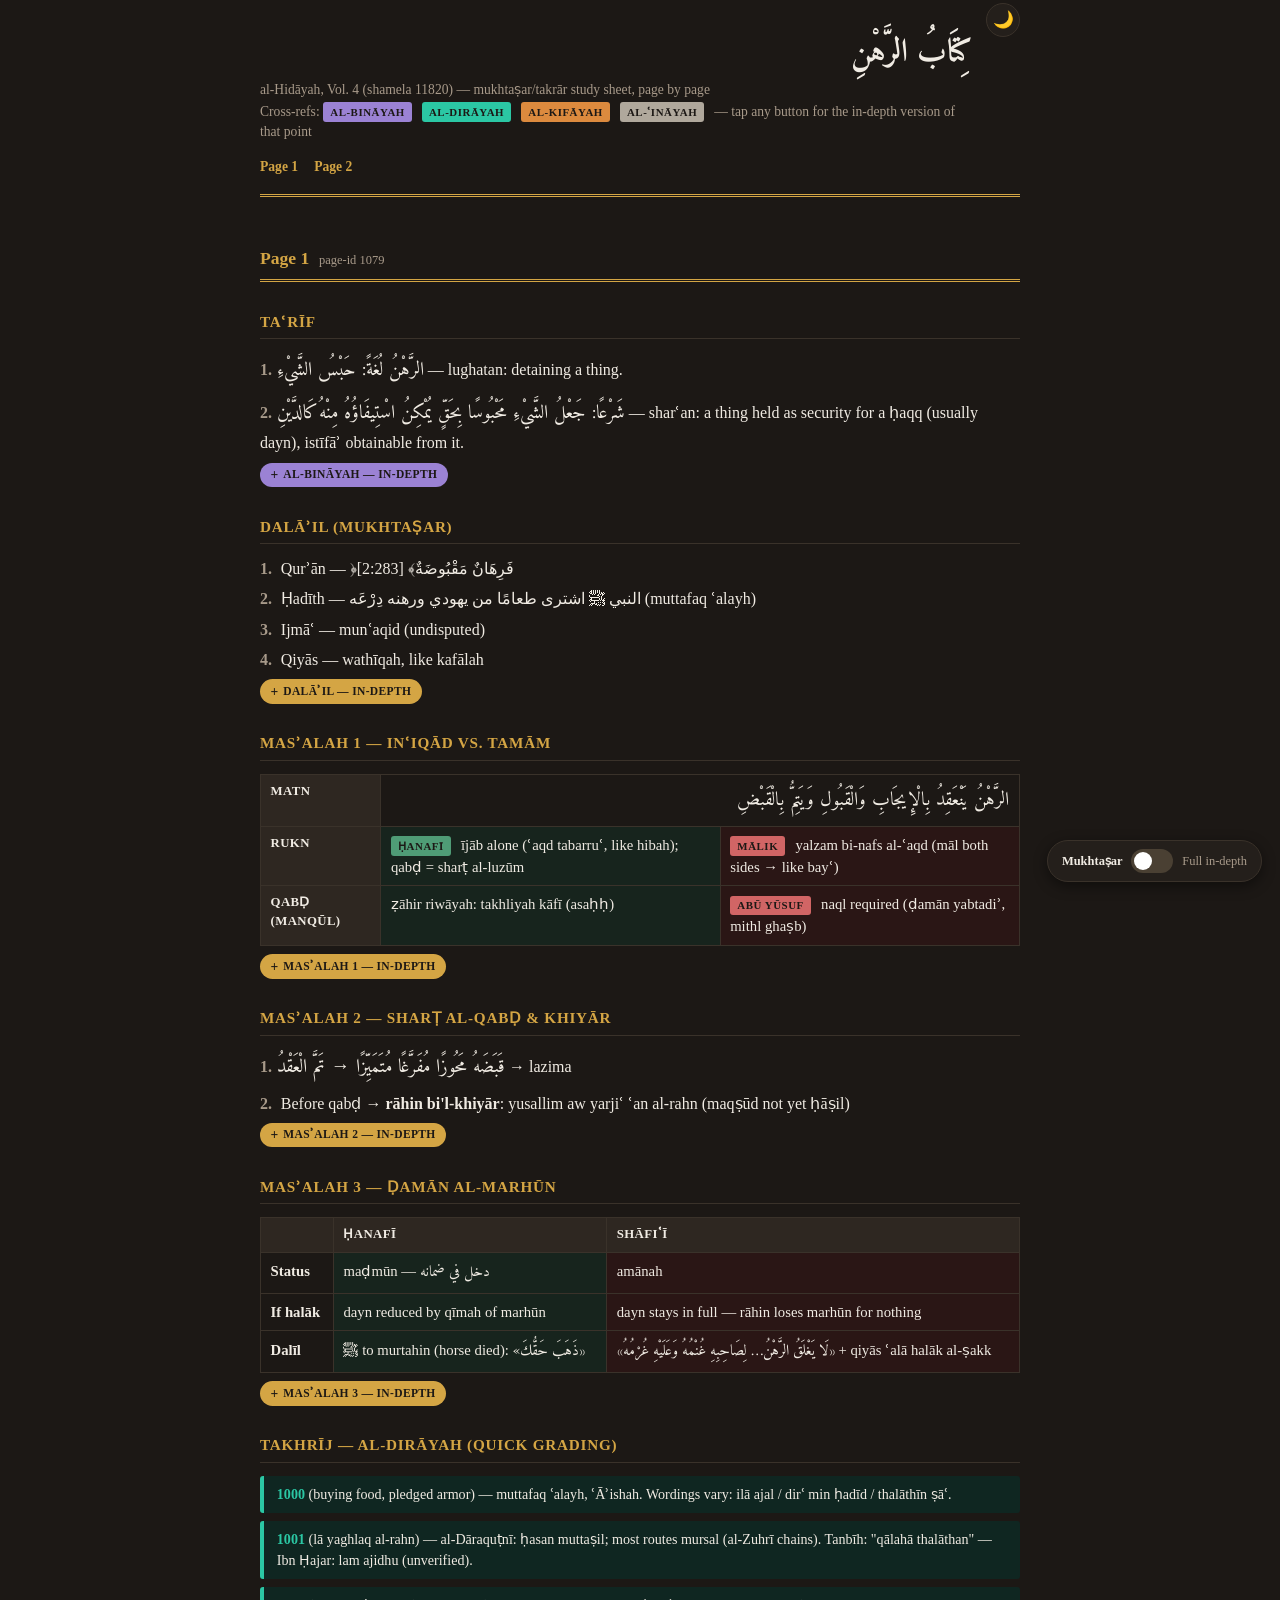
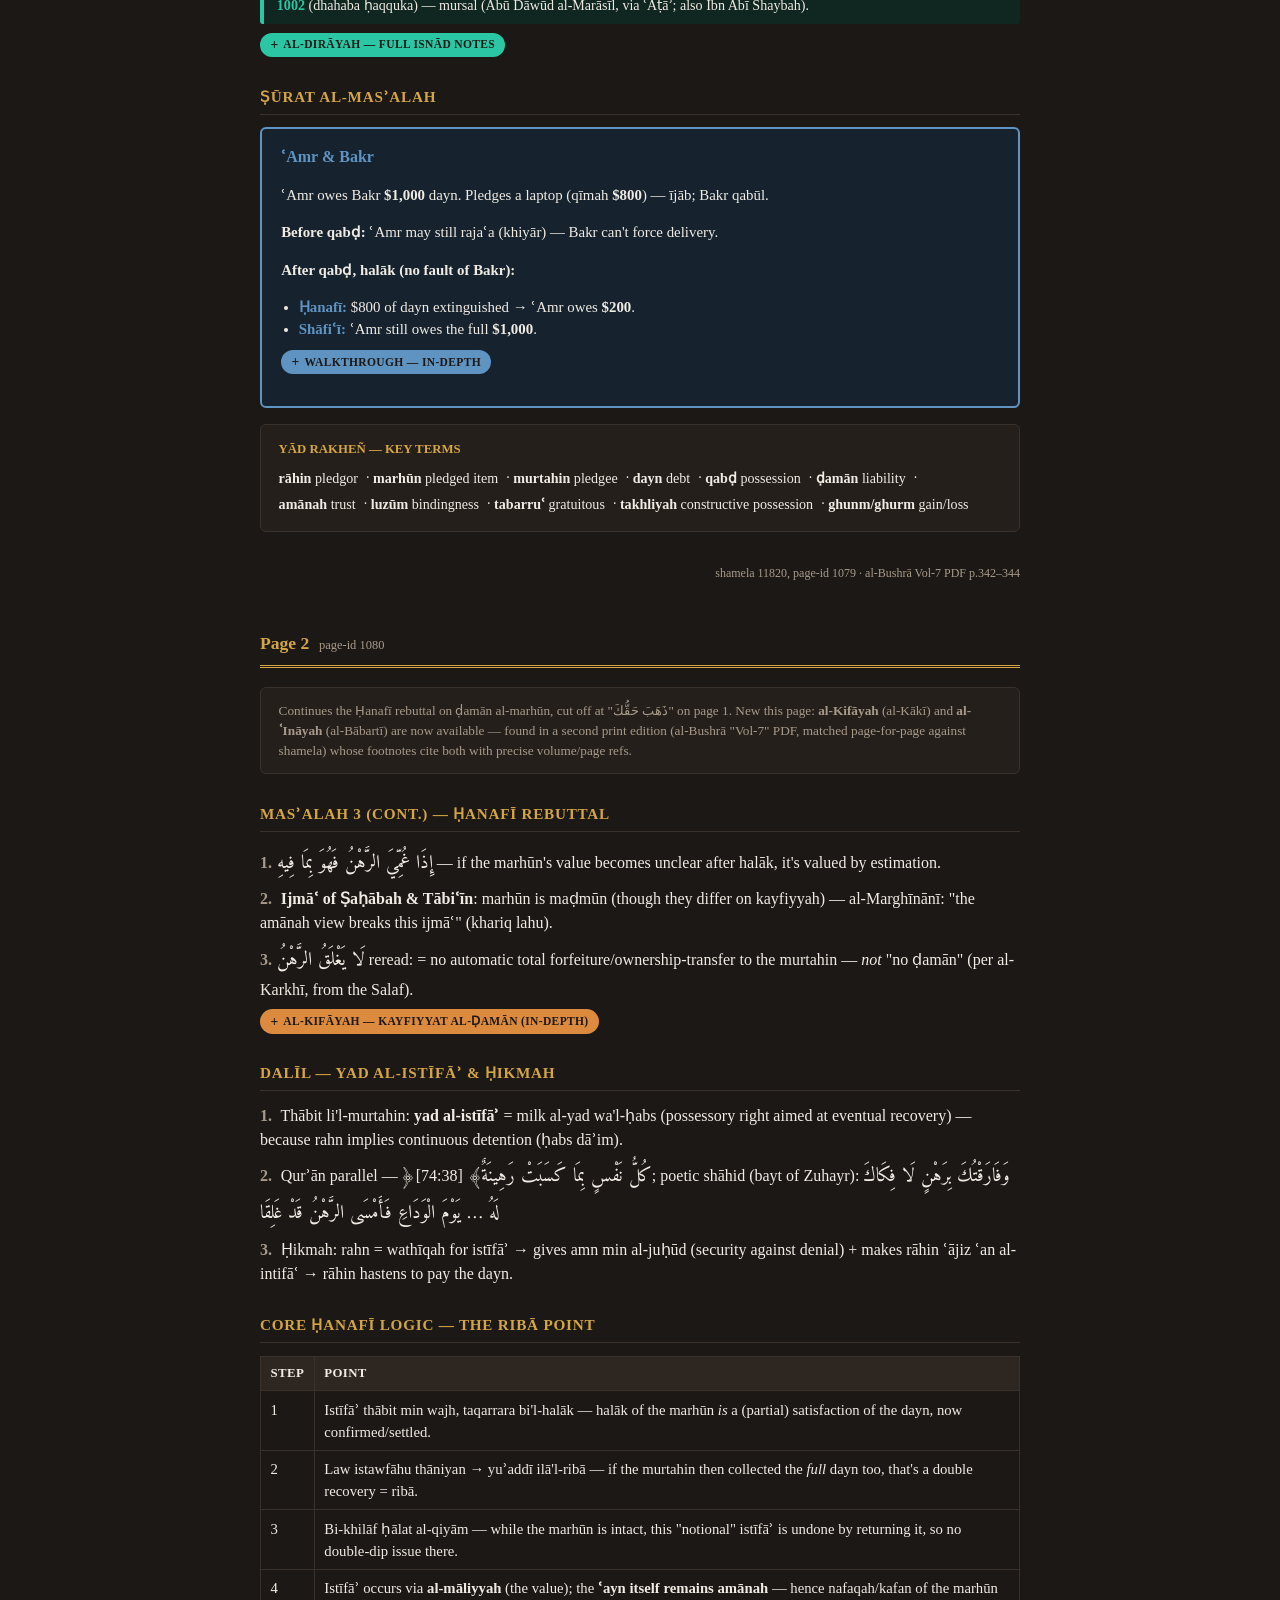
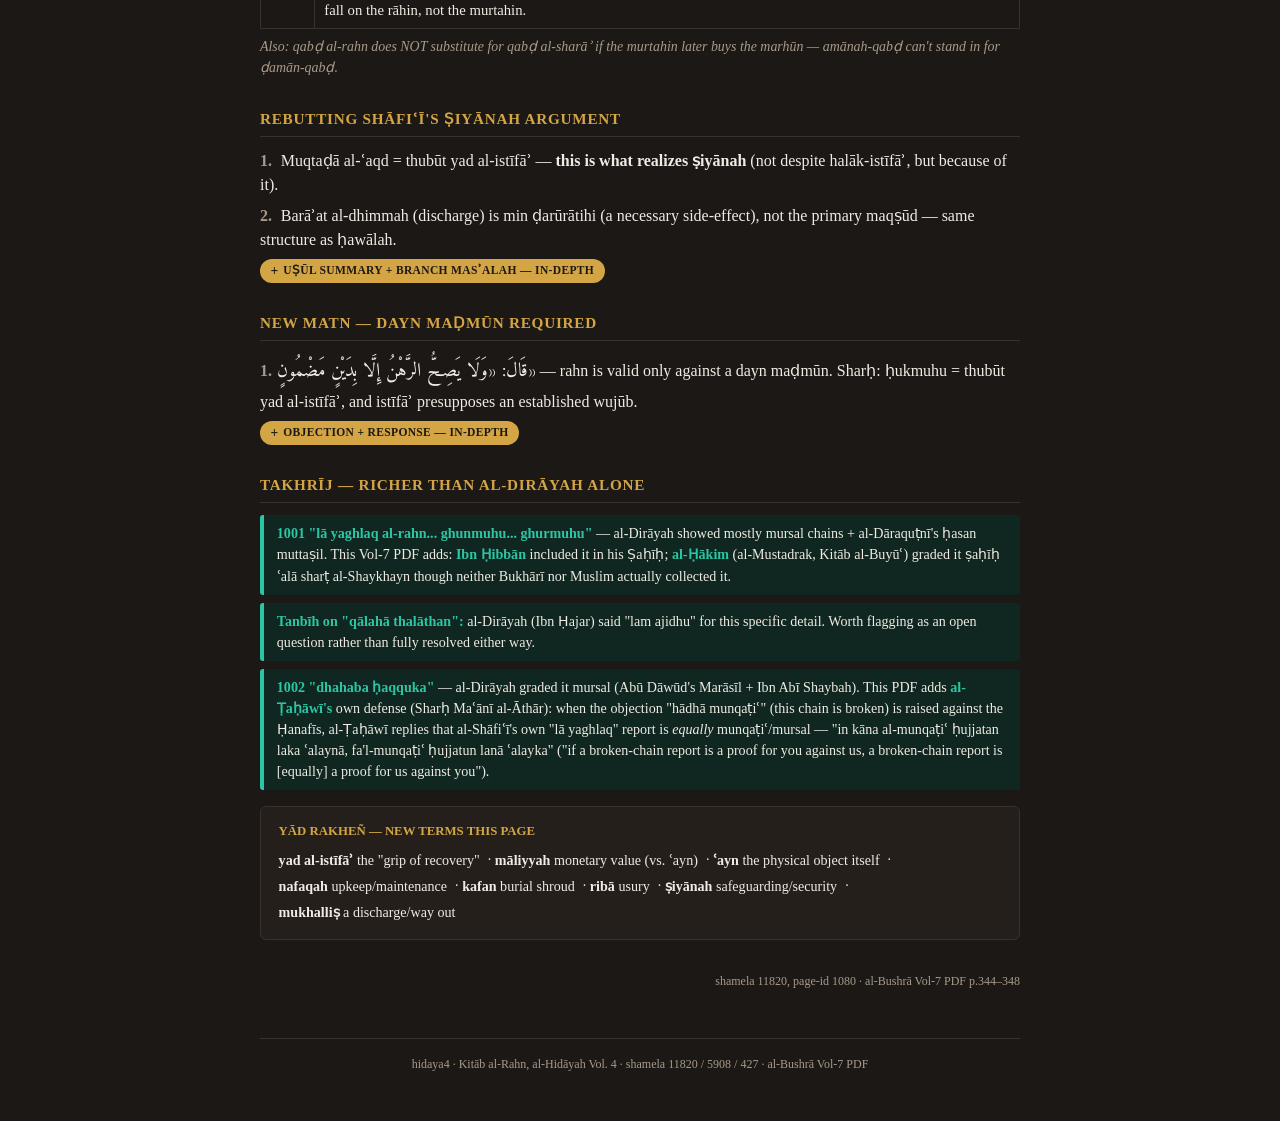
==== commit 7a546213: "Update study site 2026-07-15 23:45" ====
--- a/index.html
+++ b/index.html
@@ -2,51 +2,445 @@
 <html lang="en" dir="ltr">
 <head>
 <meta charset="UTF-8">
-<title>hidaya4 — al-Hidāyah Study Site</title>
+<title>Kitāb al-Rahn — Takrār Study Sheet | al-Hidāyah Vol. 4</title>
 <meta name="viewport" content="width=device-width, initial-scale=1">
+<script>
+  // set the theme before first paint (avoids a dark→light flash for returning light-mode users)
+  document.documentElement.setAttribute('data-theme', localStorage.getItem('hidaya4-theme') === 'light' ? 'light' : 'dark');
+</script>
 <link rel="preconnect" href="https://fonts.googleapis.com">
 <link href="https://fonts.googleapis.com/css2?family=Amiri:wght@400;700&family=Georgia&display=swap" rel="stylesheet">
 <style>
-  :root { --bg: #faf7f1; --ink: #2a2420; --muted: #6b5f52; --gold: #a67c1e; }
+  :root {
+    /* ---- dark theme (default) ---- */
+    --bg: #1c1815;
+    --bg-elevated: #241f1b;
+    --line: #3a322a;
+    --th-bg: #2e2721;
+    --track: #4a4033;
+    --shadow-color: rgba(0, 0, 0, 0.45);
+    --ink: #f0ebe3;
+    --muted: #a89a8a;
+    --pill-ink: #1c1815;
+
+    --gold: #d4a544;
+    --hanafi: #4f9c76;    --hanafi-bg: #17241d;
+    --khilaf: #d16565;    --khilaf-bg: #2a1615;
+    --takhrij: #2bc7a4;   --takhrij-bg: #0f2621;
+    --binayah: #9b82d4;   --binayah-bg: #201a35;
+    --kifayah: #dc8a3e;   --kifayah-bg: #2b1c0d;
+    --inayah: #b0a89c;    --inayah-bg: #2a2723;
+    --example: #5f93c2;   --example-bg: #16232f;
+  }
+  :root[data-theme="light"] {
+    --bg: #faf7f1;
+    --bg-elevated: #ffffff;
+    --line: #e3d9c4;
+    --th-bg: #f3ead2;
+    --track: #d8cba8;
+    --shadow-color: rgba(42, 36, 32, 0.15);
+    --ink: #2a2420;
+    --muted: #6b5f52;
+    --pill-ink: #ffffff;
+
+    --gold: #a67c1e;
+    --hanafi: #2f6b4f;    --hanafi-bg: #f0f7f3;
+    --khilaf: #a53d3d;    --khilaf-bg: #fbf0ef;
+    --takhrij: #1a8a72;   --takhrij-bg: #eafaf6;
+    --binayah: #6a4fa3;   --binayah-bg: #f2eefc;
+    --kifayah: #b5651d;   --kifayah-bg: #fbf1e6;
+    --inayah: #7a7a7a;    --inayah-bg: #f2f2f2;
+    --example: #2f5f8a;   --example-bg: #eef5fb;
+  }
+
   * { box-sizing: border-box; }
-  body { background: var(--bg); color: var(--ink); font-family: Georgia, serif; margin: 0; padding: 0 1rem 3rem; line-height: 1.5; }
-  .wrap { max-width: 700px; margin: 0 auto; }
-  header { padding: 2.2rem 0 1.2rem; border-bottom: 3px double var(--gold); margin-bottom: 1.5rem; }
-  header h1 { font-family: 'Amiri', serif; direction: rtl; font-size: 2.1rem; margin: 0 0 0.3rem; }
-  header .subtitle { font-size: 0.9rem; color: var(--muted); }
-  h2 { font-size: 0.95rem; text-transform: uppercase; letter-spacing: 0.05em; color: var(--gold); border-bottom: 1px solid #e3d9c4; padding-bottom: 0.3rem; margin: 1.8rem 0 0.8rem; }
-  ul.pages { list-style: none; margin: 0; padding: 0; }
-  ul.pages li { margin-bottom: 0.6rem; }
-  ul.pages a {
-    display: block;
-    background: #fff;
-    border: 1px solid #e3d9c4;
-    border-radius: 6px;
-    padding: 0.8rem 1rem;
-    color: var(--ink);
-    text-decoration: none;
-    font-size: 0.95rem;
-  }
-  ul.pages a:hover { border-color: var(--gold); }
-  ul.pages .en { color: var(--muted); font-size: 0.82rem; display: block; margin-top: 0.15rem; }
-  .arabic { font-family: 'Amiri', serif; direction: rtl; }
-  footer { margin-top: 2rem; font-size: 0.75rem; color: var(--muted); text-align: center; }
+  body { background: var(--bg); color: var(--ink); font-family: Georgia, serif; margin: 0; padding: 0 1rem 3rem; line-height: 1.5; transition: background 0.2s, color 0.2s; }
+  .wrap { max-width: 760px; margin: 0 auto; }
+
+  header { position: relative; padding: 1.8rem 3rem 1rem 0; border-bottom: 3px double var(--gold); margin-bottom: 1.3rem; }
+  header h1 { font-family: 'Amiri', serif; direction: rtl; font-size: 2rem; margin: 0 0 0.2rem; }
+  header .subtitle { font-size: 0.85rem; color: var(--muted); margin: 0.1rem 0; }
+
+  .theme-toggle {
+    position: absolute; top: 0.2rem; right: 0; width: 34px; height: 34px;
+    display: flex; align-items: center; justify-content: center;
+    border-radius: 50%; border: 1px solid var(--line); background: var(--bg-elevated);
+    color: var(--ink); font-size: 1.05rem; cursor: pointer; line-height: 1; padding: 0;
+  }
+  .theme-toggle:hover { border-color: var(--gold); }
+  .theme-toggle:focus-visible { outline: 2px solid var(--gold); outline-offset: 2px; }
+
+  .toc { display: flex; gap: 1rem; font-size: 0.85rem; margin: 0.9rem 0 0; }
+  .toc a { color: var(--gold); text-decoration: none; font-weight: bold; }
+  .toc a:hover { text-decoration: underline; }
+
+  h2 { font-size: 0.95rem; text-transform: uppercase; letter-spacing: 0.05em; color: var(--gold); border-bottom: 1px solid var(--line); padding-bottom: 0.3rem; margin: 1.8rem 0 0.8rem; }
+  .arabic { font-family: 'Amiri', serif; direction: rtl; text-align: right; font-size: 1.2rem; line-height: 1.9; }
+  .point { margin-bottom: 0.4rem; }
+  .point .num { font-weight: bold; color: var(--muted); margin-right: 0.3rem; }
+  .nukta { font-size: 0.87rem; color: var(--muted); font-style: italic; }
+
+  table { width: 100%; border-collapse: collapse; margin: 0.6rem 0 0.5rem; font-size: 0.92rem; }
+  th, td { border: 1px solid var(--line); padding: 0.45rem 0.6rem; text-align: left; vertical-align: top; }
+  th { background: var(--th-bg); color: var(--ink); font-size: 0.8rem; text-transform: uppercase; letter-spacing: 0.03em; }
+  td.hanafi-cell { background: var(--hanafi-bg); }
+  td.khilaf-cell { background: var(--khilaf-bg); }
+  td .arabic { font-size: 1.05rem; line-height: 1.7; }
+
+  .tag { display:inline-block; font-size:0.68rem; font-weight:bold; letter-spacing:0.05em; text-transform:uppercase; padding:0.1rem 0.45rem; border-radius:3px; color: var(--pill-ink); margin-right:0.4rem; }
+  .tag.hanafi { background: var(--hanafi); }
+  .tag.khilaf { background: var(--khilaf); }
+  .tag.takhrij { background: var(--takhrij); }
+  .tag.binayah { background: var(--binayah); }
+  .tag.kifayah { background: var(--kifayah); }
+  .tag.inayah { background: var(--inayah); }
+  .tag.example { background: var(--example); }
+
+  .takhrij-row { background: var(--takhrij-bg); border-left: 4px solid var(--takhrij); padding: 0.5rem 0.8rem; margin-bottom: 0.5rem; border-radius: 3px; font-size: 0.88rem; }
+  .takhrij-row b { color: var(--takhrij); }
+
+  .example-box { background: var(--example-bg); border: 2px solid var(--example); border-radius: 6px; padding: 1rem 1.2rem; margin-top: 0.6rem; font-size: 0.93rem; }
+  .example-box h3 { margin: 0 0 0.5rem; color: var(--example); font-size: 1rem; }
+  .names { font-weight: bold; color: var(--example); }
+
+  .yaad { background: var(--bg-elevated); border: 1px solid var(--line); border-radius: 6px; padding: 0.9rem 1.1rem; margin-top: 1rem; font-size: 0.88rem; }
+  .yaad h4 { margin: 0 0 0.4rem; color: var(--gold); font-size: 0.8rem; text-transform: uppercase; }
+  .yaad .term { display:inline-block; margin: 0.15rem 0.5rem 0.15rem 0; }
+  .yaad .term b { color: var(--ink); }
+
+  .sources-box { background: var(--bg-elevated); border: 1px solid var(--line); border-radius: 6px; padding: 0.8rem 1.1rem; margin: 1rem 0; font-size: 0.83rem; color: var(--muted); }
+
+  /* expandable in-depth buttons */
+  details.indepth { margin: 0.2rem 0 1rem; }
+  details.indepth > summary {
+    cursor: pointer; display: inline-flex; align-items: center; gap: 0.3rem;
+    font-family: Georgia, serif; font-size: 0.72rem; font-weight: bold;
+    letter-spacing: 0.03em; text-transform: uppercase; color: var(--pill-ink);
+    background: var(--gold); padding: 0.22rem 0.65rem; border-radius: 999px;
+    list-style: none; user-select: none; width: fit-content;
+  }
+  details.indepth > summary::-webkit-details-marker { display: none; }
+  details.indepth > summary::before { content: "+"; font-size: 0.85rem; line-height: 1; }
+  details.indepth[open] > summary::before { content: "\2212"; }
+  details.indepth.binayah > summary { background: var(--binayah); }
+  details.indepth.takhrij > summary { background: var(--takhrij); }
+  details.indepth.kifayah > summary { background: var(--kifayah); }
+  details.indepth.inayah > summary { background: var(--inayah); }
+  details.indepth.example > summary { background: var(--example); }
+  .indepth-body { margin-top: 0.5rem; padding: 0.85rem 1.05rem; background: var(--bg-elevated); border: 1px solid var(--line); border-radius: 6px; font-size: 0.89rem; color: var(--ink); }
+  .indepth-body .arabic { font-size: 1.05rem; margin: 0.4rem 0; }
+  .indepth-body p { margin: 0 0 0.6rem; }
+  .indepth-body p:last-child { margin-bottom: 0; }
+  .indepth-body .grading { font-weight: bold; }
+  body.all-open details.indepth { border-left: 3px solid var(--line); padding-left: 0.6rem; }
+
+  /* global mukhtaṣar / in-depth switch — fixed bottom-right, persistent while scrolling */
+  .mode-switch {
+    position: fixed; bottom: 1.1rem; right: 1.1rem; z-index: 100;
+    display: flex; align-items: center; gap: 0.55rem; font-size: 0.78rem; color: var(--muted);
+    background: var(--bg-elevated); border: 1px solid var(--line); border-radius: 999px;
+    padding: 0.5rem 0.9rem; box-shadow: 0 4px 14px var(--shadow-color);
+  }
+  @media (max-width: 480px) {
+    .mode-switch { right: 0.6rem; bottom: 0.6rem; padding: 0.4rem 0.7rem; gap: 0.4rem; }
+    .mode-switch .lbl { display: none; }
+    .mode-switch .lbl.active { display: inline; }
+  }
+  .mode-switch .lbl { user-select: none; }
+  .mode-switch .lbl.active { color: var(--ink); font-weight: bold; }
+  .switch { position: relative; display: inline-block; width: 42px; height: 24px; flex-shrink: 0; }
+  .switch input { opacity: 0; width: 0; height: 0; }
+  .switch .slider { position: absolute; cursor: pointer; inset: 0; background: var(--track); border-radius: 999px; transition: 0.2s; }
+  .switch .slider::before { content: ""; position: absolute; height: 18px; width: 18px; left: 3px; top: 3px; background: #fff; border-radius: 50%; transition: 0.2s; }
+  .switch input:checked + .slider { background: var(--gold); }
+  .switch input:checked + .slider::before { transform: translateX(18px); }
+
+  /* page dividers, within the one continuous document */
+  .page-marker { display: flex; align-items: baseline; gap: 0.6rem; font-size: 1.1rem; text-transform: none; letter-spacing: normal; color: var(--ink); border-bottom: 3px double var(--gold); padding-bottom: 0.5rem; margin: 3rem 0 1.2rem; }
+  .page-marker .n { color: var(--gold); font-weight: bold; }
+  .page-marker .meta { font-size: 0.78rem; color: var(--muted); font-weight: normal; }
+  .page-source { font-size: 0.75rem; color: var(--muted); margin-top: 2rem; text-align: right; }
+  footer { margin-top: 3rem; padding-top: 1rem; border-top: 1px solid var(--line); font-size: 0.75rem; color: var(--muted); text-align: center; }
 </style>
 </head>
 <body>
 <div class="wrap">
+
 <header>
-  <h1 class="arabic">الهداية شرح بداية المبتدي</h1>
-  <p class="subtitle">al-Hidāyah, Vol. 4 — study pages (mukhtaṣar/takrār style, with in-depth toggles)</p>
+  <button class="theme-toggle" id="theme-toggle" type="button" aria-label="Toggle theme"></button>
+  <h1>كِتَابُ الرَّهْنِ</h1>
+  <p class="subtitle">al-Hidāyah, Vol. 4 (shamela 11820) — mukhtaṣar/takrār study sheet, page by page</p>
+  <p class="subtitle">Cross-refs: <span class="tag binayah">al-Bināyah</span> <span class="tag takhrij">al-Dirāyah</span> <span class="tag kifayah">al-Kifāyah</span> <span class="tag inayah">al-ʿInāyah</span> — tap any button for the in-depth version of that point</p>
+  <nav class="toc"><a href="#page1">Page 1</a><a href="#page2">Page 2</a></nav>
+  <div class="mode-switch">
+    <span class="lbl active" id="lbl-mukhtasar">Mukhtaṣar</span>
+    <label class="switch">
+      <input type="checkbox" id="mode-toggle">
+      <span class="slider"></span>
+    </label>
+    <span class="lbl" id="lbl-indepth">Full in-depth</span>
+  </div>
 </header>
 
-<h2 class="arabic" style="direction:rtl;text-align:right;">كِتَابُ الرَّهْنِ</h2>
-<ul class="pages">
-  <li><a href="kitab_al_rahn_page1.html">Kitāb al-Rahn — Page 1<span class="en">Taʿrīf, dalāʾil, inʿiqād vs. tamām, qabḍ conditions, ḍamān al-marhūn (Ḥanafī vs. Shāfiʿī)</span></a></li>
-  <li><a href="kitab_al_rahn_page2.html">Kitāb al-Rahn — Page 2<span class="en">Ḥanafī rebuttal continued — yad al-istīfāʾ, the ribā point, ʿayn vs. māliyyah, new matn on dayn maḍmūn</span></a></li>
-</ul>
-
-<footer>hidaya4 · shamela 11820 / 5908 / 427</footer>
+<section id="page1">
+<h2 class="page-marker"><span class="n">Page 1</span><span class="meta">page-id 1079</span></h2>
+
+<h2>Taʿrīf</h2>
+<div class="point"><span class="num">1.</span><span class="arabic">الرَّهْنُ لُغَةً: حَبْسُ الشَّيْءِ</span> — lughatan: detaining a thing.</div>
+<div class="point"><span class="num">2.</span><span class="arabic">شَرْعًا: جَعْلُ الشَّيْءِ مَحْبُوسًا بِحَقٍّ يُمْكِنُ اسْتِيفَاؤُهُ مِنْهُ كَالدَّيْنِ</span> — sharʿan: a thing held as security for a ḥaqq (usually dayn), istīfāʾ obtainable from it.</div>
+
+<details class="indepth binayah">
+  <summary>al-Bināyah — in-depth</summary>
+  <div class="indepth-body">
+    <p><b>Lughah:</b> al-ʿAynī notes the same root appears outside contracts: <span class="arabic">﴿كُلُّ نَفْسٍ بِمَا كَسَبَتْ رَهِينَةٌ﴾ [المدثر: ٣٨]</span> — "every soul is rahīnah (held) for what it earned," i.e. detained by the consequence of its own misdeeds. Also: <i>māʾun rāhin</i> = still water, <i>niʿmatun rāhinah</i> = a lasting blessing — the root's core sense is fixity/permanence (al-thabāt wa'l-dawām). "Rahn" (the maṣdar) is also used to mean the marhūn itself; plural rahn/rihān.</p>
+    <p><b>Sharʿan — why "ḥaqq" not "dayn":</b> deliberate, because rahn is valid not only for a dayn but also for a claim from ghaṣb (usurpation); ḥaqq covers both. "Kal-duyūn" is a deliberate exclusion (iḥtirāz) of pledging khamr (wine) and of taking a rahn to secure ḥudūd or qiṣāṣ — those don't admit istīfāʾ through a substitute value.</p>
+    <p><b>al-Qudduri's alternate taʿrīf:</b> rahn shar'an is an ʿaqd wathīqah (contract of security) — distinguishing it from kafālah/ḥawālah (wathīqah bi-dhimmah, security attached to a person's liability) and from a sale-item still in the seller's hand.</p>
+    <p><b>Six-part breakdown</b> al-ʿAynī gives: maʿnā lughatan · maʿnā sharʿan · sabab (the creditor's muṭālabah/demand for security) · rukn (ījāb alone per the Ḥanafīs; some require qabūl too) · ḥukm (milk ḥabs al-marhūn wa-ḥaqq al-muṭālabah bi'l-bayʿ) · ḥikmah (ḥuṣūl al-naẓar min al-jānibayn — mutual benefit to both sides).</p>
+  </div>
+</details>
+
+<h2>Dalāʾil (mukhtaṣar)</h2>
+<div class="point"><span class="num">1.</span> Qurʾān — ﴿فَرِهَانٌ مَقْبُوضَةٌ﴾ [2:283]</div>
+<div class="point"><span class="num">2.</span> Ḥadīth — النبي ﷺ اشترى طعامًا من يهودي ورهنه دِرْعَه (muttafaq ʿalayh)</div>
+<div class="point"><span class="num">3.</span> Ijmāʿ — munʿaqid (undisputed)</div>
+<div class="point"><span class="num">4.</span> Qiyās — wathīqah, like kafālah</div>
+
+<details class="indepth">
+  <summary>Dalāʾil — in-depth</summary>
+  <div class="indepth-body">
+    <p><b>Qurʾān:</b> the āyah was revealed about a debt made while traveling (safar) without a scribe available — Allāh permits substituting a rahn maqbūḍah for writing/witnessing. "Maqbūḍah" is itself the seed of the qabḍ discussion in Masʾalah 1.</p>
+    <p><b>Ḥadīth:</b> the well-known report that the Prophet ﷺ bought food on credit from a Jewish merchant in Madīnah and left his armor as security — establishes both legitimacy and precedent (fiʿl) at once.</p>
+    <p><b>Ijmāʿ:</b> beyond naql, there is no dispute among the fuqahāʾ that rahn as an institution is legitimate — the differences that follow (this whole kitāb) are about its details, not its basic mashrūʿiyyah.</p>
+    <p><b>Qiyās:</b> rahn and kafālah are both wathāʾiq — kafālah secures fixing (wujūb) a debt onto a second person, rahn secures recovery (istīfāʾ) of a debt from a thing. Since kafālah is agreed legitimate, so is rahn.</p>
+  </div>
+</details>
+
+<h2>Masʾalah 1 — Inʿiqād vs. Tamām</h2>
+<table>
+<tr><th>Matn</th><td colspan="2" class="arabic">الرَّهْنُ يَنْعَقِدُ بِالْإِيجَابِ وَالْقَبُولِ وَيَتِمُّ بِالْقَبْضِ</td></tr>
+<tr><th>Rukn</th><td class="hanafi-cell"><span class="tag hanafi">Ḥanafī</span> ījāb alone (ʿaqd tabarruʿ, like hibah); qabḍ = sharṭ al-luzūm</td><td class="khilaf-cell"><span class="tag khilaf">Mālik</span> yalzam bi-nafs al-ʿaqd (māl both sides → like bayʿ)</td></tr>
+<tr><th>Qabḍ (manqūl)</th><td class="hanafi-cell">ẓāhir riwāyah: takhliyah kāfī (asaḥḥ)</td><td class="khilaf-cell"><span class="tag khilaf">Abū Yūsuf</span> naql required (ḍamān yabtadiʾ, mithl ghaṣb)</td></tr>
+</table>
+
+<details class="indepth">
+  <summary>Masʾalah 1 — in-depth</summary>
+  <div class="indepth-body">
+    <p><b>Ḥanafī rukn:</b> rukn is ījāb by itself, since rahn is ʿaqd tabarruʿ — it is completed by the mutabarriʿ alone (like hibah/ṣadaqah); qabḍ is only sharṭ al-luzūm, not a rukn. Rukn = without which the ʿaqd doesn't exist; sharṭ al-luzūm = needed only for bindingness.</p>
+    <p><b>Mālik's view &amp; why:</b> rahn is lāzim the instant ījāb+qabūl occur — (a) unlike a pure gift it has māl on both sides (marhūn vs. dayn), closer to bayʿ; (b) it's a wathīqah like kafālah, which binds on ʿaqd alone.</p>
+    <p><b>Ḥanafī rebuttal:</b> (1) grammar — "فَرِهَانٌ مَّقْبُوضَةٌ": a maṣdar-phrase right after fāʾ in a conditional's jawāb functions as a command in Arabic usage — Allāh in effect commands "let there be a pledge, taken into possession," placing qabḍ at the heart of what makes rahn function. (2) rahn is tabarruʿ — the rāhin gets nothing owed in return and cannot be judicially compelled (yujbaru), so it needs a concrete imḍāʾ (execution) to finalize, as in waṣiyyah — that imḍāʾ is qabḍ.</p>
+    <p><b>Takhliyah vs. naql:</b> ẓāhir al-riwāyah — mere takhliyah (clearing access, e.g. handing over keys) suffices, by analogy to qabḍ of the mabīʿ in a sale. Abū Yūsuf differs for manqūlāt specifically: this qabḍ originates ḍamān from scratch (ibtidāʾan), like ghaṣb — unlike a buyer's qabḍ, which merely shifts existing ḍamān from seller to buyer — so he requires actual physical naql. Al-Marghīnānī: the first view (takhliyah) is asaḥḥ.</p>
+  </div>
+</details>
+
+<h2>Masʾalah 2 — Sharṭ al-Qabḍ &amp; Khiyār</h2>
+<div class="point"><span class="num">1.</span><span class="arabic">قَبَضَهُ مَحُوزًا مُفَرَّغًا مُتَمَيِّزًا → تَمَّ الْعَقْدُ</span> → lazima</div>
+<div class="point"><span class="num">2.</span> Before qabḍ → <b>rāhin bi'l-khiyār</b>: yusallim aw yarjiʿ ʿan al-rahn (maqṣūd not yet ḥāṣil)</div>
+
+<details class="indepth">
+  <summary>Masʾalah 2 — in-depth</summary>
+  <div class="indepth-body">
+    <p>The marhūn must be maḥūz (fully gathered into the murtahin's hold), mufarragh (cleared of any competing use/mixture), and mutamayyiz (clearly identifiable as this specific object, not a vague undivided share) — only then is qabḍ "complete" and the ʿaqd reaches tamām/luzūm.</p>
+    <p>Before that: the rāhin keeps full khiyār — he isn't yet bound and may simply retract, because the maqṣūd of rahn (securing the murtahin's ability to obtain istīfāʾ) only functions once he actually holds the marhūn — so luzūm cannot attach any earlier than qabḍ.</p>
+  </div>
+</details>
+
+<h2>Masʾalah 3 — Ḍamān al-Marhūn</h2>
+<table>
+<tr><th></th><th class="hanafi-cell">Ḥanafī</th><th class="khilaf-cell">Shāfiʿī</th></tr>
+<tr><td><b>Status</b></td><td class="hanafi-cell">maḍmūn — <span class="arabic" style="font-size:0.95rem">دخل في ضمانه</span></td><td class="khilaf-cell">amānah</td></tr>
+<tr><td><b>If halāk</b></td><td class="hanafi-cell">dayn reduced by qīmah of marhūn</td><td class="khilaf-cell">dayn stays in full — rāhin loses marhūn for nothing</td></tr>
+<tr><td><b>Dalīl</b></td><td class="hanafi-cell">ﷺ to murtahin (horse died): <span class="arabic" style="font-size:0.95rem">«ذَهَبَ حَقُّكَ»</span></td><td class="khilaf-cell"><span class="arabic" style="font-size:0.95rem">«لَا يَغْلَقُ الرَّهْنُ… لِصَاحِبِهِ غُنْمُهُ وَعَلَيْهِ غُرْمُهُ»</span> + qiyās ʿalā halāk al-ṣakk</td></tr>
+</table>
+
+<details class="indepth">
+  <summary>Masʾalah 3 — in-depth</summary>
+  <div class="indepth-body">
+    <p><b>Shāfiʿī's case:</b> the marhūn is pure amānah — the murtahin bears no ḍamān. If it's destroyed without his fault, the rāhin still owes the full dayn. Dalīl: "lā yaghlaq al-rahn... lahu ghunmuhu wa-ʿalayhi ghurmuhu" — any ghunm (growth) of the marhūn belongs to the rāhin, so any ghurm (loss) is his too. Qiyās: rahn is like a debt-document (ṣakk) — losing the paper doesn't erase the debt; also, the whole point of a rahn is to increase ṣiyānah (security) for the creditor — if the debt could vanish whenever the marhūn is destroyed, that defeats the purpose of taking security at all.</p>
+    <p><b>Marghīnānī's gloss on the same ḥadīth:</b> "lā yaghlaq" means the marhūn does not automatically become the murtahin's property in full settlement merely upon the rāhin's default (no automatic foreclosure) — not that it carries zero ḍamān. Same naṣṣ, opposite reading.</p>
+    <p><b>Ḥanafī rebuttal (opens here, continues page 2):</b> ﷺ told a murtahin whose pledged horse died, "dhahaba ḥaqquka" — your right (to that extent) is gone — directly supporting that halāk of the marhūn does extinguish part of the dayn, because the murtahin is ḍāmin, not a mere amānah-holder.</p>
+  </div>
+</details>
+
+<h2>Takhrīj — al-Dirāyah (quick grading)</h2>
+<div class="takhrij-row"><b>1000</b> (buying food, pledged armor) — muttafaq ʿalayh, ʿĀʾishah. Wordings vary: ilā ajal / dirʿ min ḥadīd / thalāthīn ṣāʿ.</div>
+<div class="takhrij-row"><b>1001</b> (lā yaghlaq al-rahn) — al-Dāraquṭnī: ḥasan muttaṣil; most routes mursal (al-Zuhrī chains). Tanbīh: "qālahā thalāthan" — Ibn Ḥajar: lam ajidhu (unverified).</div>
+<div class="takhrij-row"><b>1002</b> (dhahaba ḥaqquka) — mursal (Abū Dāwūd al-Marāsīl, via ʿAṭāʾ; also Ibn Abī Shaybah).</div>
+
+<details class="indepth takhrij">
+  <summary>al-Dirāyah — full isnād notes</summary>
+  <div class="indepth-body">
+    <p><b>1001</b> — chains in detail: (a) <b>Ibn Ḥibbān</b>, via Sufyān ← Ziyād ibn Saʿd ← al-Zuhrī ← Saʿīd ← Abū Hurayrah; <span class="grading">ṣaḥḥaḥahu al-Ḥākim</span>. (b) <b>al-Dāraquṭnī</b>, muttaṣil route, graded <span class="grading">ḥasan muttaṣil</span>; also authenticated by ʿAbd al-Ḥaqq, accepted by Ibn ʿAbd al-Barr. (c) <b>ʿAbd al-Razzāq</b> ← Maʿmar ← al-Zuhrī ← Ibn al-Musayyab — <span class="grading">mursal</span>; includes al-Zuhrī confirming this addresses the pre-Islamic saying "if I don't bring your money, the rahn is yours," with the addition "if it perishes, this one's right does not disappear — only the value perishes from the rahn's owner; lahu ghunmuhu wa-ʿalayhi ghurmuhu." (d) Same mursal chain also via al-Thawrī, Ibn Abī Shaybah/Wakīʿ, and al-Shāfiʿī/Ibn Abī Fudayk — all ← Ibn Abī Dhiʾb ← al-Zuhrī. Al-Shāfiʿī's own gloss: ghunmuhu = increase, ghurmuhu = decrease and halāk. (e) <b>Abū Dāwūd</b> (al-Marāsīl): notes "lahu ghunmuhu wa-ʿalayhi ghurmuhu" may be <span class="grading">Saʿīd ibn al-Musayyab's own words</span> (mudraj), not the Prophet's ﷺ. Parallel report from Ibrāhīm al-Nakhaʿī describes the jāhilī practice the ḥadīth corrects.</p>
+    <p><b>Tanbīh:</b> Ibn Ḥajar explicitly flags "qālahā thalāthan" (said it three times) as <span class="grading">"lam ajidhu"</span> — not found in any source he traced. Worth knowing before citing that detail as established.</p>
+    <p><b>1000:</b> Ibn Ḥajar cross-refers that something on this ḥadīth already preceded at the start of Kitāb al-Buyūʿ.</p>
+    <p><b>1002:</b> via ʿAṭāʾ — a man pledged a horse, it died in the murtahin's hand, Prophet ﷺ said "dhahaba ḥaqquka" — mursal in both Abū Dāwūd's Marāsīl and Ibn Abī Shaybah. The entire Ḥanafī rebuttal on this page rests on a mursal report — al-Marghīnānī will need to argue for its acceptability, or argue the ruling by other means, on the next page.</p>
+  </div>
+</details>
+
+<h2>Ṣūrat al-Masʾalah</h2>
+<div class="example-box">
+  <h3>ʿAmr &amp; Bakr</h3>
+  <p>ʿAmr owes Bakr <b>$1,000</b> dayn. Pledges a laptop (qīmah <b>$800</b>) — ījāb; Bakr qabūl.</p>
+  <p><b>Before qabḍ:</b> ʿAmr may still rajaʿa (khiyār) — Bakr can't force delivery.</p>
+  <p><b>After qabḍ, halāk (no fault of Bakr):</b></p>
+  <ul style="margin:0.3rem 0 0.6rem 1.1rem; padding:0;">
+    <li><span class="names">Ḥanafī:</span> $800 of dayn extinguished → ʿAmr owes <b>$200</b>.</li>
+    <li><span class="names">Shāfiʿī:</span> ʿAmr still owes the full <b>$1,000</b>.</li>
+  </ul>
+
+  <details class="indepth example">
+    <summary>Walkthrough — in-depth</summary>
+    <div class="indepth-body">
+      <p><b>Scenario A (before qabḍ):</b> ʿAmr offers the laptop (ījāb), Bakr accepts (qabūl) — the ʿaqd is munʿaqid but not yet lāzim (it's tabarruʿ, like hibah). Before ʿAmr actually hands it over, he changes his mind — since qabḍ hasn't happened, this is within his khiyār and Bakr cannot compel delivery. Had ʿAmr delivered it and Bakr received it maḥūzan mufarraghan mutamayyizan, the ʿaqd becomes lāzim and ʿAmr can no longer withdraw.</p>
+      <p><b>Scenario B (after qabḍ, halāk occurs):</b> ʿAmr delivers, Bakr takes proper qabḍ — the laptop is now marhūn in Bakr's ḍamān. A week later, with no fault of Bakr's, it's destroyed (say, stolen beyond recovery).</p>
+      <p><b>Per al-Shāfiʿī:</b> the laptop was amānah in Bakr's hand — Bakr bears no risk, so none of ʿAmr's dayn is reduced; ʿAmr still owes the full $1,000 and has lost his $800 laptop for nothing.</p>
+      <p><b>Per the Ḥanafī view</b> (the position al-Marghīnānī is building toward, via "dhahaba ḥaqquka"): the laptop was maḍmūn in Bakr's possession, not mere amānah — its halāk operates as an implicit istīfāʾ up to its qīmah. $800 of the dayn is treated as satisfied, so ʿAmr now owes Bakr only the remaining $200.</p>
+    </div>
+  </details>
 </div>
+
+<div class="yaad">
+  <h4>Yād Rakheñ — key terms</h4>
+  <span class="term"><b>rāhin</b> pledgor</span>·
+  <span class="term"><b>marhūn</b> pledged item</span>·
+  <span class="term"><b>murtahin</b> pledgee</span>·
+  <span class="term"><b>dayn</b> debt</span>·
+  <span class="term"><b>qabḍ</b> possession</span>·
+  <span class="term"><b>ḍamān</b> liability</span>·
+  <span class="term"><b>amānah</b> trust</span>·
+  <span class="term"><b>luzūm</b> bindingness</span>·
+  <span class="term"><b>tabarruʿ</b> gratuitous</span>·
+  <span class="term"><b>takhliyah</b> constructive possession</span>·
+  <span class="term"><b>ghunm/ghurm</b> gain/loss</span>
+</div>
+
+<p class="page-source">shamela 11820, page-id 1079 · al-Bushrā Vol-7 PDF p.342–344</p>
+</section>
+
+<section id="page2">
+<h2 class="page-marker"><span class="n">Page 2</span><span class="meta">page-id 1080</span></h2>
+
+<div class="sources-box">Continues the Ḥanafī rebuttal on ḍamān al-marhūn, cut off at "ذَهَبَ حَقُّكَ" on page 1. New this page: <b>al-Kifāyah</b> (al-Kākī) and <b>al-ʿInāyah</b> (al-Bābartī) are now available — found in a second print edition (al-Bushrā "Vol-7" PDF, matched page-for-page against shamela) whose footnotes cite both with precise volume/page refs.</div>
+
+<h2>Masʾalah 3 (cont.) — Ḥanafī Rebuttal</h2>
+<div class="point"><span class="num">1.</span><span class="arabic">إِذَا غُمِّيَ الرَّهْنُ فَهُوَ بِمَا فِيهِ</span> — if the marhūn's value becomes unclear after halāk, it's valued by estimation.</div>
+<div class="point"><span class="num">2.</span> <b>Ijmāʿ of Ṣaḥābah &amp; Tābiʿīn</b>: marhūn is maḍmūn (though they differ on kayfiyyah) — al-Marghīnānī: "the amānah view breaks this ijmāʿ" (khariq lahu).</div>
+<div class="point"><span class="num">3.</span><span class="arabic">لَا يَغْلَقُ الرَّهْنُ</span> reread: = no automatic total forfeiture/ownership-transfer to the murtahin — <i>not</i> "no ḍamān" (per al-Karkhī, from the Salaf).</div>
+
+<details class="indepth kifayah">
+  <summary>al-Kifāyah — kayfiyyat al-ḍamān (in-depth)</summary>
+  <div class="indepth-body">
+    <p>Point 1's "ishtabahat" (if the value becomes uncertain) is glossed: if the rāhin says "I don't know how much it was worth" and the murtahin says the same, it's valued as estimated (this taʾwīl is narrated from Abū Ja'far).</p>
+    <p><b>The Ṣaḥābah's kayfiyyah dispute</b> (why al-Marghīnānī says "mukhtalifūn fī kayfiyyatihi" but still ijmāʿ on the core): Abū Bakr &amp; ʿAlī — maḍmūn bi-qīmatihi (by its full value); ʿUmar &amp; Ibn Masʿūd — maḍmūn bi'l-aqall min qīmatihi wa min al-dayn (by whichever is less, its value or the debt); Ibn ʿAbbās — maḍmūn bi'l-dayn (by the debt amount itself). All agree ḍamān exists — they only differ on the measure. [al-Kifāyah 70/9]</p>
+    <p><b>"lā yaghlaq al-rahn" — full gloss:</b> no one from the language/fiqh scholars understood this as negating ḍamān from the murtahin. al-Karkhī reports from the Salaf (including Ṭāwūs, Ibrāhīm al-Nakhaʿī) that they agreed the meaning is: the marhūn does not become owned by the murtahin merely by the dayn's term expiring — refuting the jāhilī practice (via al-Zuhrī) where people stipulated "if I don't pay by such a date, the rahn is yours." The Prophet ﷺ nullified that stipulation with "lā yaghlaq al-rahn." A minority (Saʿīd ibn al-Musayyab) read it as "the rāhin isn't bound by a term-based sale unless he actually sells at that time" — same conclusion, different route.</p>
+    <p><b>"lahu ghunmuhu wa ʿalayhi ghurmuhu"</b> reread by the Ḥanafīs: ghunm = zawāʾid (increase/offspring of the marhūn) belongs to the rāhin (like a muḍārib analogy — the "owner of capital" gets the growth); ghurm = the rāhin bears the marhūn's own decrease in value, and if halāk occurs, "the meaning of ghurm" is specifically: <b>nafaqat al-rahn ḥāl qiyāmihi, wa'l-kafan ḥāl mawtihi</b> (its upkeep while alive, its shroud if it dies) — i.e. these two specific costs fall on the rāhin, not that the whole dayn survives halāk. [al-Kifāyah 71/9]</p>
+  </div>
+</details>
+
+<h2>Dalīl — Yad al-Istīfāʾ &amp; Ḥikmah</h2>
+<div class="point"><span class="num">1.</span> Thābit li'l-murtahin: <b>yad al-istīfāʾ</b> = milk al-yad wa'l-ḥabs (possessory right aimed at eventual recovery) — because rahn implies continuous detention (ḥabs dāʾim).</div>
+<div class="point"><span class="num">2.</span> Qurʾān parallel — <span class="arabic">﴿كُلُّ نَفْسٍ بِمَا كَسَبَتْ رَهِينَةٌ﴾</span> [74:38]; poetic shāhid (bayt of Zuhayr): <span class="arabic">وَفَارَقْتُكَ بِرَهْنٍ لَا فِكَاكَ لَهُ … يَوْمَ الْوَدَاعِ فَأَمْسَى الرَّهْنُ قَدْ غَلِقَا</span></div>
+<div class="point"><span class="num">3.</span> Ḥikmah: rahn = wathīqah for istīfāʾ → gives amn min al-juḥūd (security against denial) + makes rāhin ʿājiz ʿan al-intifāʿ → rāhin hastens to pay the dayn.</div>
+
+<h2>Core Ḥanafī Logic — the Ribā Point</h2>
+<table>
+<tr><th>Step</th><th>Point</th></tr>
+<tr><td>1</td><td>Istīfāʾ thābit min wajh, taqarrara bi'l-halāk — halāk of the marhūn <i>is</i> a (partial) satisfaction of the dayn, now confirmed/settled.</td></tr>
+<tr><td>2</td><td>Law istawfāhu thāniyan → yuʾaddī ilā'l-ribā — if the murtahin then collected the <i>full</i> dayn too, that's a double recovery = ribā.</td></tr>
+<tr><td>3</td><td>Bi-khilāf ḥālat al-qiyām — while the marhūn is intact, this "notional" istīfāʾ is undone by returning it, so no double-dip issue there.</td></tr>
+<tr><td>4</td><td>Istīfāʾ occurs via <b>al-māliyyah</b> (the value); the <b>ʿayn itself remains amānah</b> — hence nafaqah/kafan of the marhūn fall on the rāhin, not the murtahin.</td></tr>
+</table>
+<div class="nukta">Also: qabḍ al-rahn does NOT substitute for qabḍ al-sharāʾ if the murtahin later buys the marhūn — amānah-qabḍ can't stand in for ḍamān-qabḍ.</div>
+
+<h2>Rebutting Shāfiʿī's Ṣiyānah Argument</h2>
+<div class="point"><span class="num">1.</span> Muqtaḍā al-ʿaqd = thubūt yad al-istīfāʾ — <b>this is what realizes ṣiyānah</b> (not despite halāk-istīfāʾ, but because of it).</div>
+<div class="point"><span class="num">2.</span> Barāʾat al-dhimmah (discharge) is min ḍarūrātihi (a necessary side-effect), not the primary maqṣūd — same structure as ḥawālah.</div>
+
+<details class="indepth">
+  <summary>Uṣūl summary + branch masʾalah — in-depth</summary>
+  <div class="indepth-body">
+    <p><b>al-Ḥāṣil (the upshot):</b> for us [Ḥanafīs], ḥukm al-rahn = the marhūn becomes muḥtabas (held) against its dayn by establishing yad al-istīfāʾ over it. For him [al-Shāfiʿī], the dayn attaches to the ʿayn such that istīfāʾ only ever happens via an actual sale (bayʿ) — no automatic value-transfer on halāk.</p>
+    <p>Al-Marghīnānī notes several masāʾil branch from these two uṣūl, which he says he enumerated in a work called <b><i>Kifāyat al-Muntahā</i></b> — a compilation of Ḥanafī–Shāfiʿī khilāfiyyāt on rahn (distinct from al-Kākī's al-Kifāyah fī Sharḥ al-Hidāyah). One example given: the rāhin is barred from reclaiming the marhūn temporarily for his own use [Ḥanafī] — since that defeats the required continuous detention — whereas per al-Shāfiʿī he's not barred, since occasional use doesn't conflict with the marhūn's designation for eventual sale.</p>
+  </div>
+</details>
+
+<h2>New Matn — Dayn Maḍmūn Required</h2>
+<div class="point"><span class="num">1.</span><span class="arabic">قَالَ: «وَلَا يَصِحُّ الرَّهْنُ إِلَّا بِدَيْنٍ مَضْمُونٍ»</span> — rahn is valid only against a dayn maḍmūn. Sharḥ: ḥukmuhu = thubūt yad al-istīfāʾ, and istīfāʾ presupposes an established wujūb.</div>
+
+<details class="indepth">
+  <summary>Objection + response — in-depth</summary>
+  <div class="indepth-body">
+    <p><b>Objection:</b> this wording seems to exclude rahn taken against aʿyān maḍmūnah bi-anfusihā (e.g. a ghaṣb-claim on a specific object) — such rahn is valid even though there's technically no "dayn" yet.</p>
+    <p><b>Response</b> (per the majority of the mashāyikh): the wājib aṣlī in such cases is actually the <b>qīmah</b> (value) — returning the ʿayn itself is merely a mukhalliṣ (a way out/discharge), not the obligation itself — and that qīmah-obligation <i>is</i> a dayn. Proof: kafālah is valid for such claims too, and kafālah requires a dayn-type obligation. Even though the qīmah-obligation only becomes "due" after halāk, it becomes obligatory at the moment of halāk by virtue of the prior qabḍ — which is why its value is assessed as of [the day of that qabḍ — cuts off, continues page 3].</p>
+  </div>
+</details>
+
+<h2>Takhrīj — richer than al-Dirāyah alone</h2>
+<div class="takhrij-row"><b>1001 "lā yaghlaq al-rahn... ghunmuhu... ghurmuhu"</b> — al-Dirāyah showed mostly mursal chains + al-Dāraquṭnī's ḥasan muttaṣil. This Vol-7 PDF adds: <b>Ibn Ḥibbān</b> included it in his Ṣaḥīḥ; <b>al-Ḥākim</b> (al-Mustadrak, Kitāb al-Buyūʿ) graded it <span class="grading">ṣaḥīḥ ʿalā sharṭ al-Shaykhayn</span> though neither Bukhārī nor Muslim actually collected it.</div>
+<div class="takhrij-row"><b>Tanbīh on "qālahā thalāthan":</b> al-Dirāyah (Ibn Ḥajar) said "lam ajidhu" for this specific detail. Worth flagging as an open question rather than fully resolved either way.</div>
+<div class="takhrij-row"><b>1002 "dhahaba ḥaqquka"</b> — al-Dirāyah graded it mursal (Abū Dāwūd's Marāsīl + Ibn Abī Shaybah). This PDF adds <b>al-Ṭaḥāwī's</b> own defense (Sharḥ Maʿānī al-Āthār): when the objection "hādhā munqaṭiʿ" (this chain is broken) is raised against the Ḥanafīs, al-Ṭaḥāwī replies that al-Shāfiʿī's own "lā yaghlaq" report is <i>equally</i> munqaṭiʿ/mursal — <span class="grading">"in kāna al-munqaṭiʿ ḥujjatan laka ʿalaynā, fa'l-munqaṭiʿ ḥujjatun lanā ʿalayka"</span> ("if a broken-chain report is a proof for you against us, a broken-chain report is [equally] a proof for us against you").</div>
+
+<div class="yaad">
+  <h4>Yād Rakheñ — new terms this page</h4>
+  <span class="term"><b>yad al-istīfāʾ</b> the "grip of recovery"</span>·
+  <span class="term"><b>māliyyah</b> monetary value (vs. ʿayn)</span>·
+  <span class="term"><b>ʿayn</b> the physical object itself</span>·
+  <span class="term"><b>nafaqah</b> upkeep/maintenance</span>·
+  <span class="term"><b>kafan</b> burial shroud</span>·
+  <span class="term"><b>ribā</b> usury</span>·
+  <span class="term"><b>ṣiyānah</b> safeguarding/security</span>·
+  <span class="term"><b>mukhalliṣ</b> a discharge/way out</span>
+</div>
+
+<p class="page-source">shamela 11820, page-id 1080 · al-Bushrā Vol-7 PDF p.344–348</p>
+</section>
+
+<footer>hidaya4 · Kitāb al-Rahn, al-Hidāyah Vol. 4 · shamela 11820 / 5908 / 427 · al-Bushrā Vol-7 PDF</footer>
+
+</div>
+<script>
+(function () {
+  // ---- dark/light theme (dark is default; attribute already set pre-paint in <head>) ----
+  var root = document.documentElement;
+  var themeBtn = document.getElementById('theme-toggle');
+
+  function applyTheme(theme) {
+    root.setAttribute('data-theme', theme);
+    themeBtn.textContent = theme === 'dark' ? '🌙' : '☀️';
+    themeBtn.setAttribute('aria-label', theme === 'dark' ? 'Dark mode — click for light' : 'Light mode — click for dark');
+  }
+
+  var theme = root.getAttribute('data-theme') === 'light' ? 'light' : 'dark';
+  applyTheme(theme);
+
+  themeBtn.addEventListener('click', function () {
+    theme = theme === 'dark' ? 'light' : 'dark';
+    applyTheme(theme);
+    localStorage.setItem('hidaya4-theme', theme);
+  });
+
+  // ---- mukhtaṣar / in-depth switch (applies to every details.indepth on the page) ----
+  var toggle = document.getElementById('mode-toggle');
+  var lblM = document.getElementById('lbl-mukhtasar');
+  var lblI = document.getElementById('lbl-indepth');
+  var allDetails = document.querySelectorAll('details.indepth');
+
+  function applyMode(open) {
+    allDetails.forEach(function (d) { d.open = open; });
+    lblM.classList.toggle('active', !open);
+    lblI.classList.toggle('active', open);
+    document.body.classList.toggle('all-open', open);
+  }
+
+  var savedMode = localStorage.getItem('hidaya4-mode');
+  var startOpen = savedMode === 'indepth';
+  toggle.checked = startOpen;
+  applyMode(startOpen);
+
+  toggle.addEventListener('change', function () {
+    applyMode(toggle.checked);
+    localStorage.setItem('hidaya4-mode', toggle.checked ? 'indepth' : 'mukhtasar');
+  });
+})();
+</script>
 </body>
 </html>
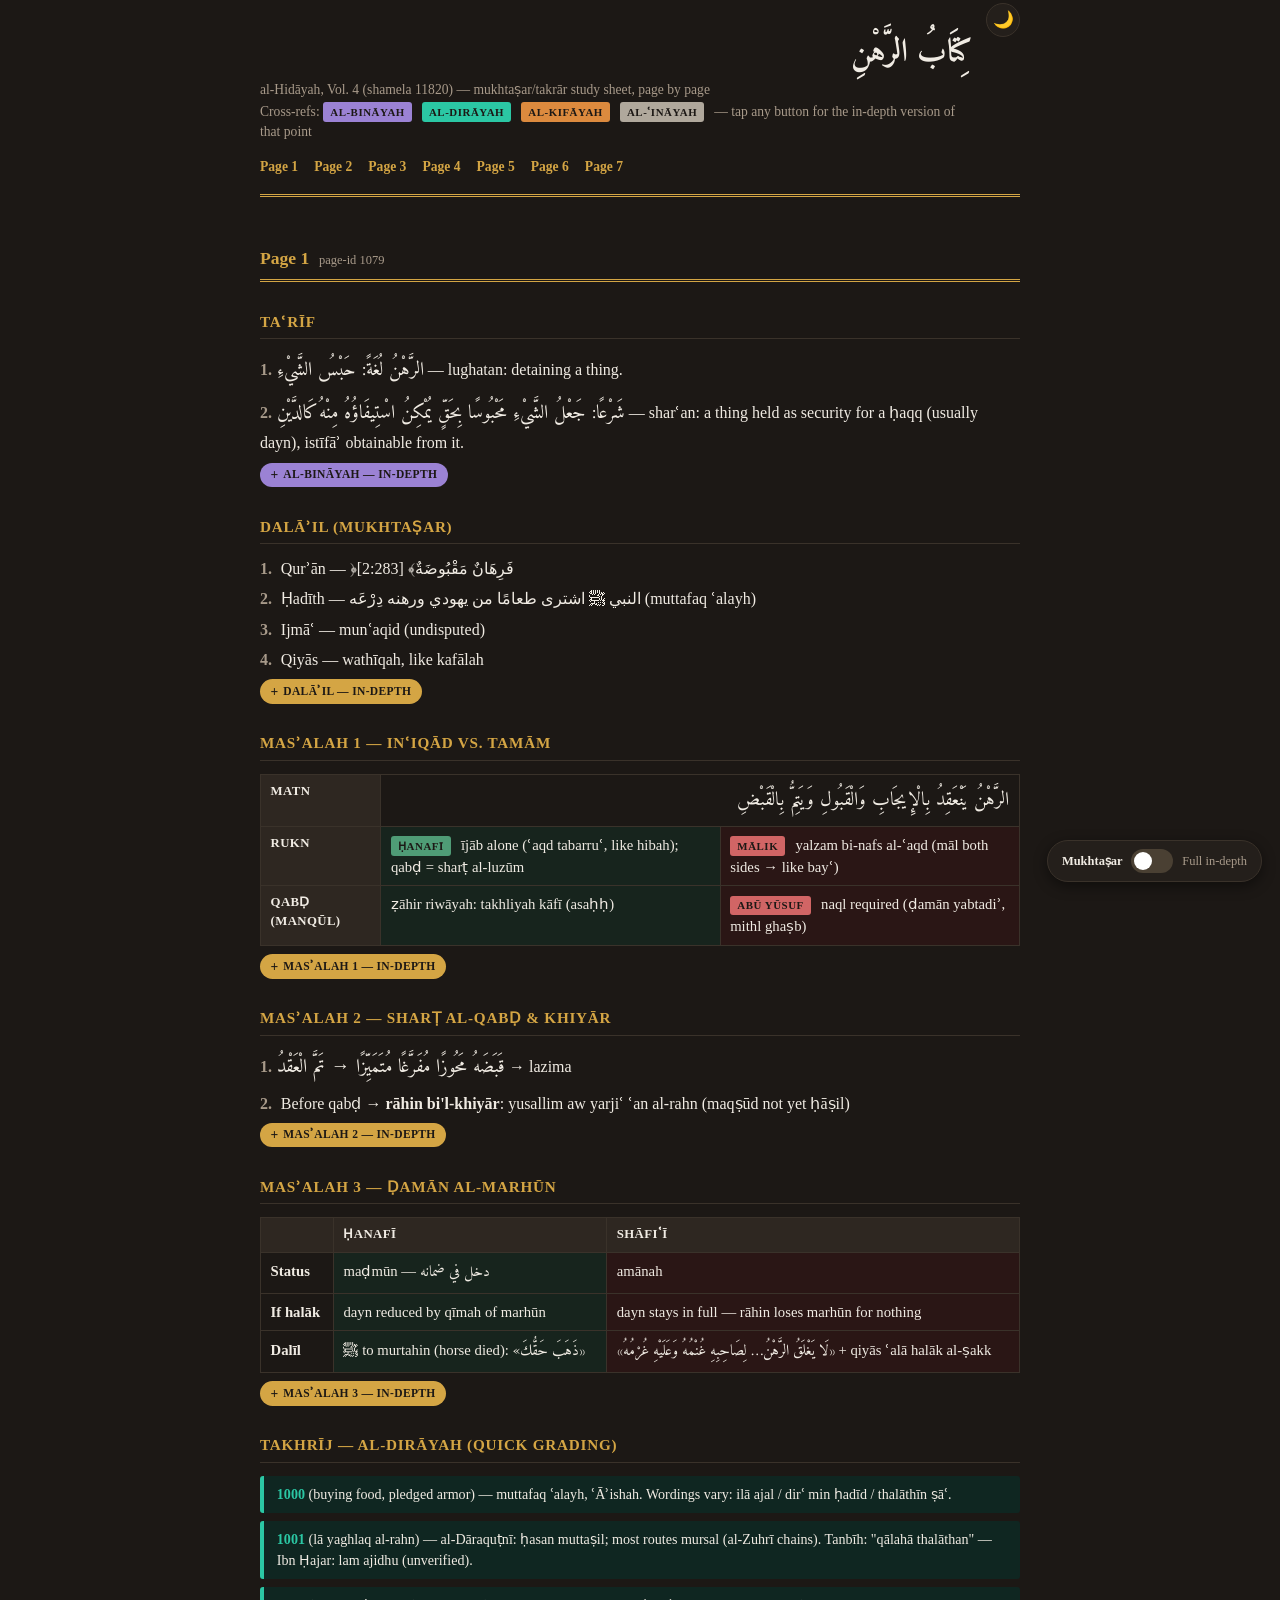
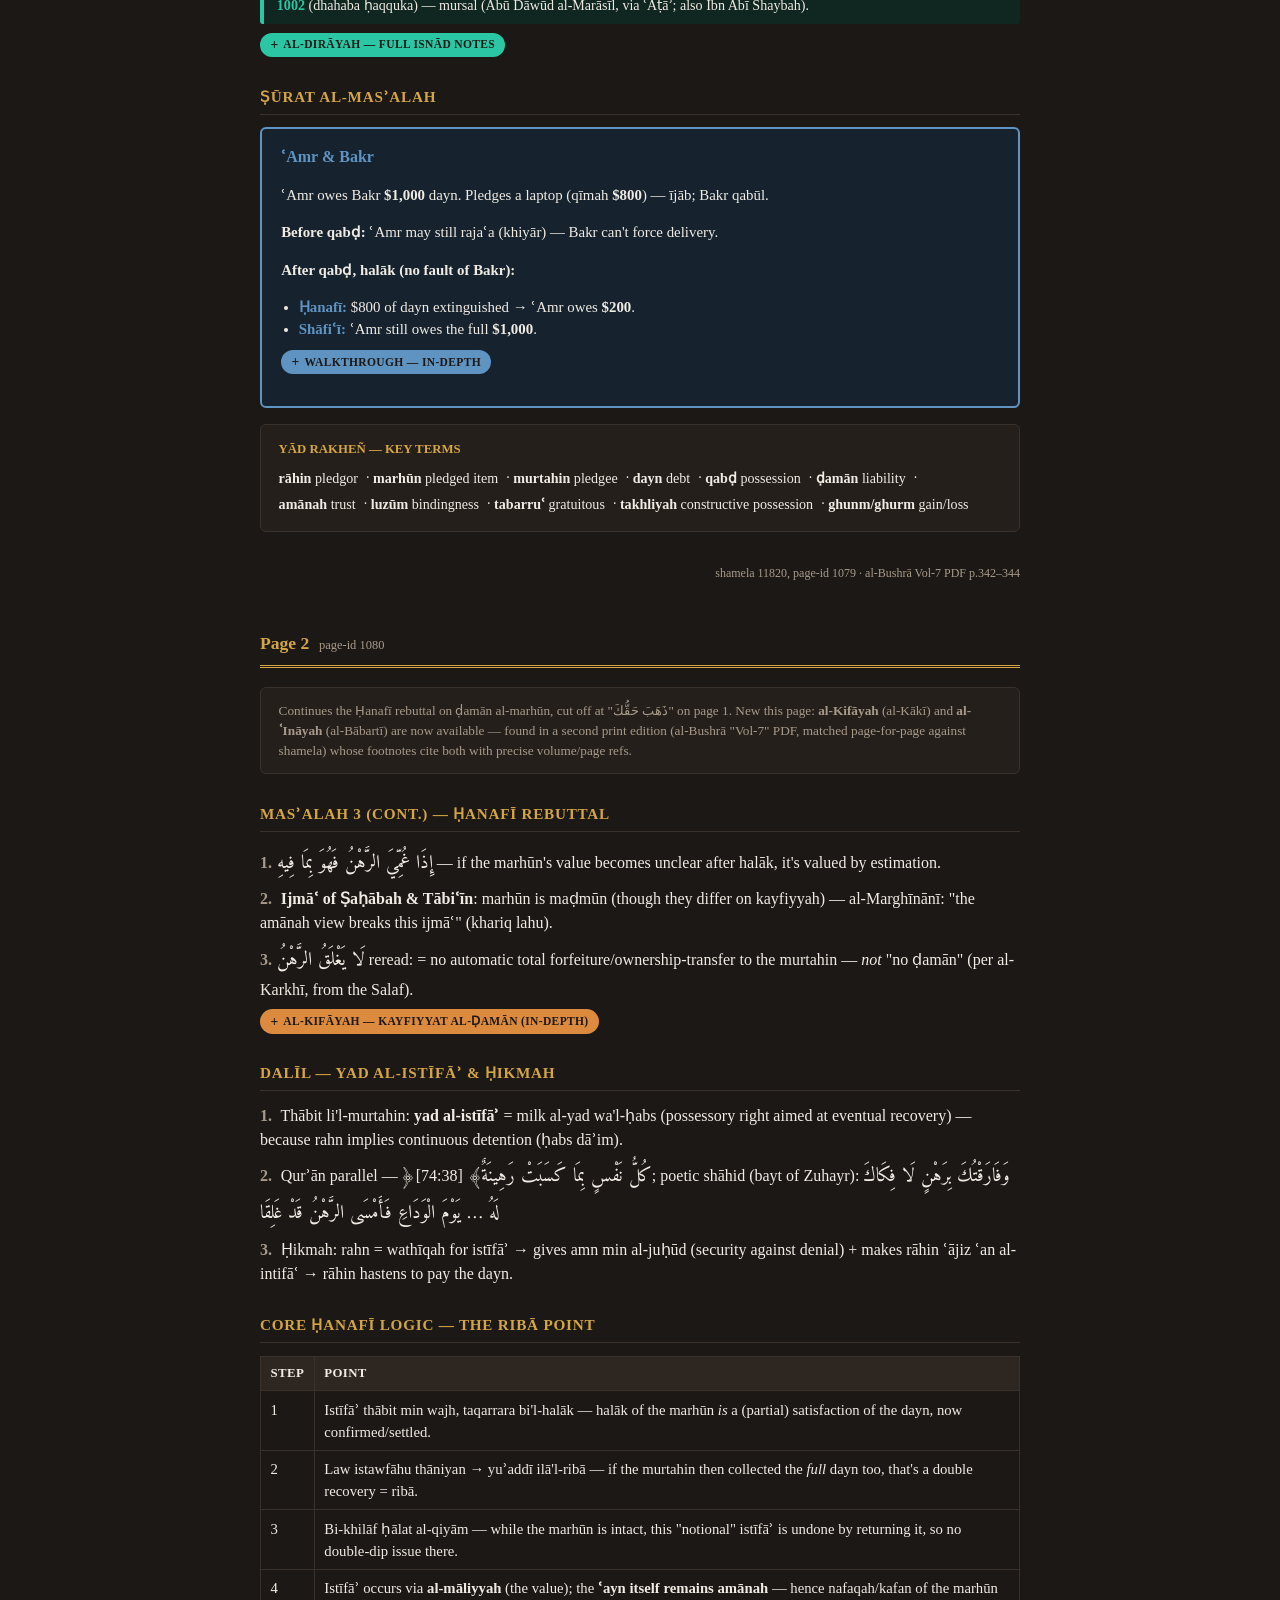
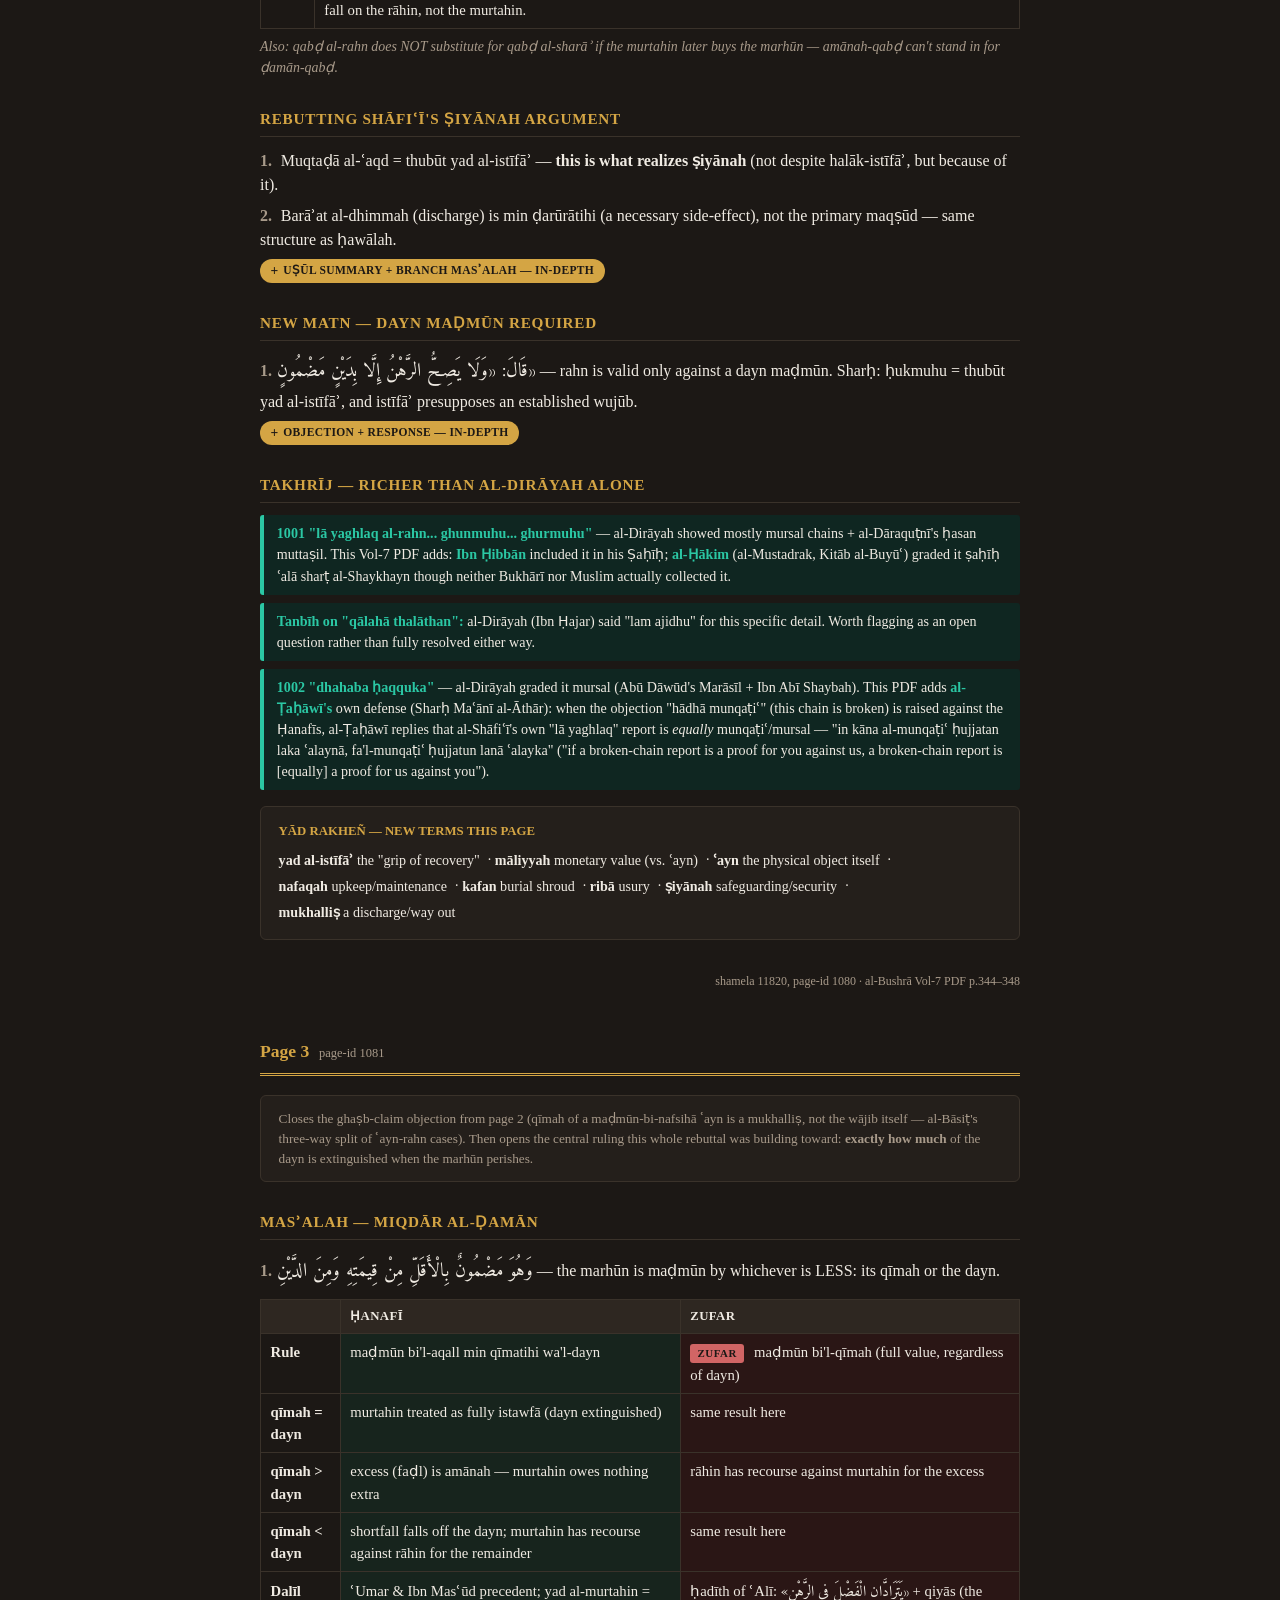
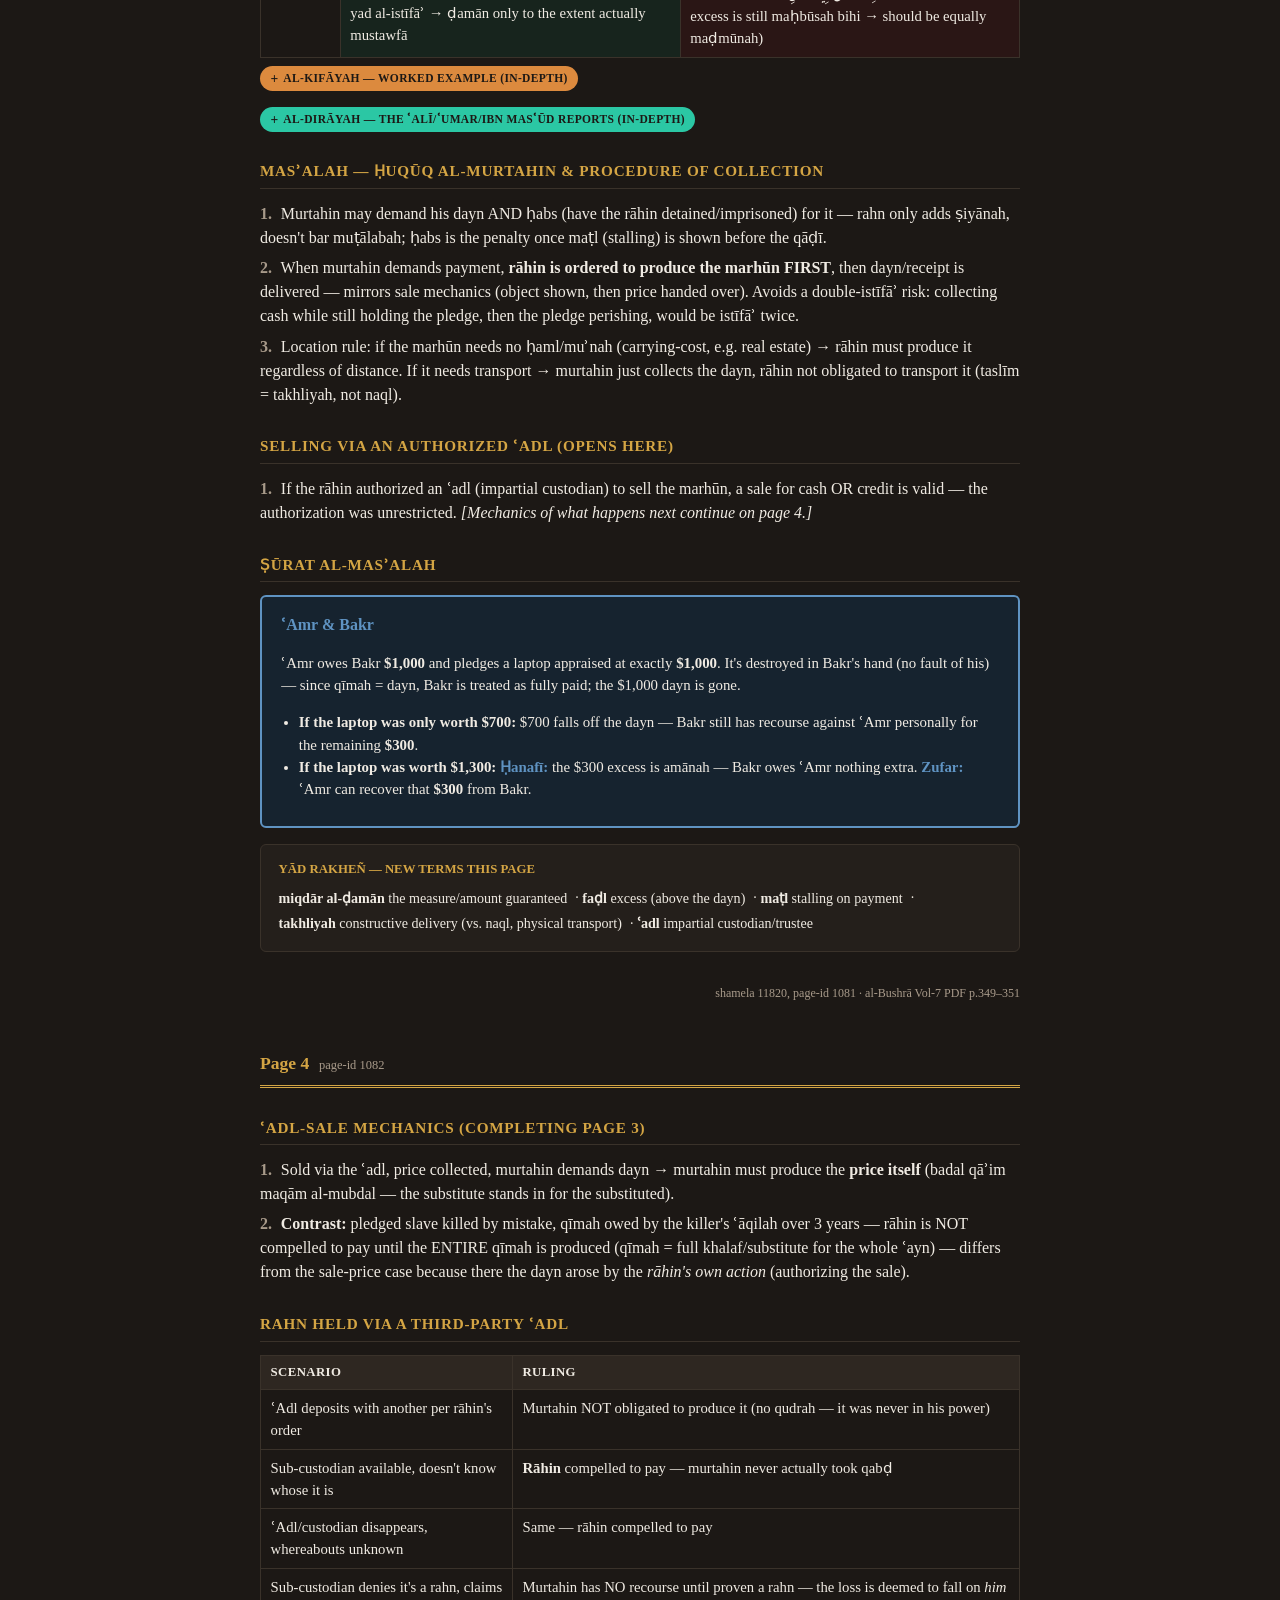
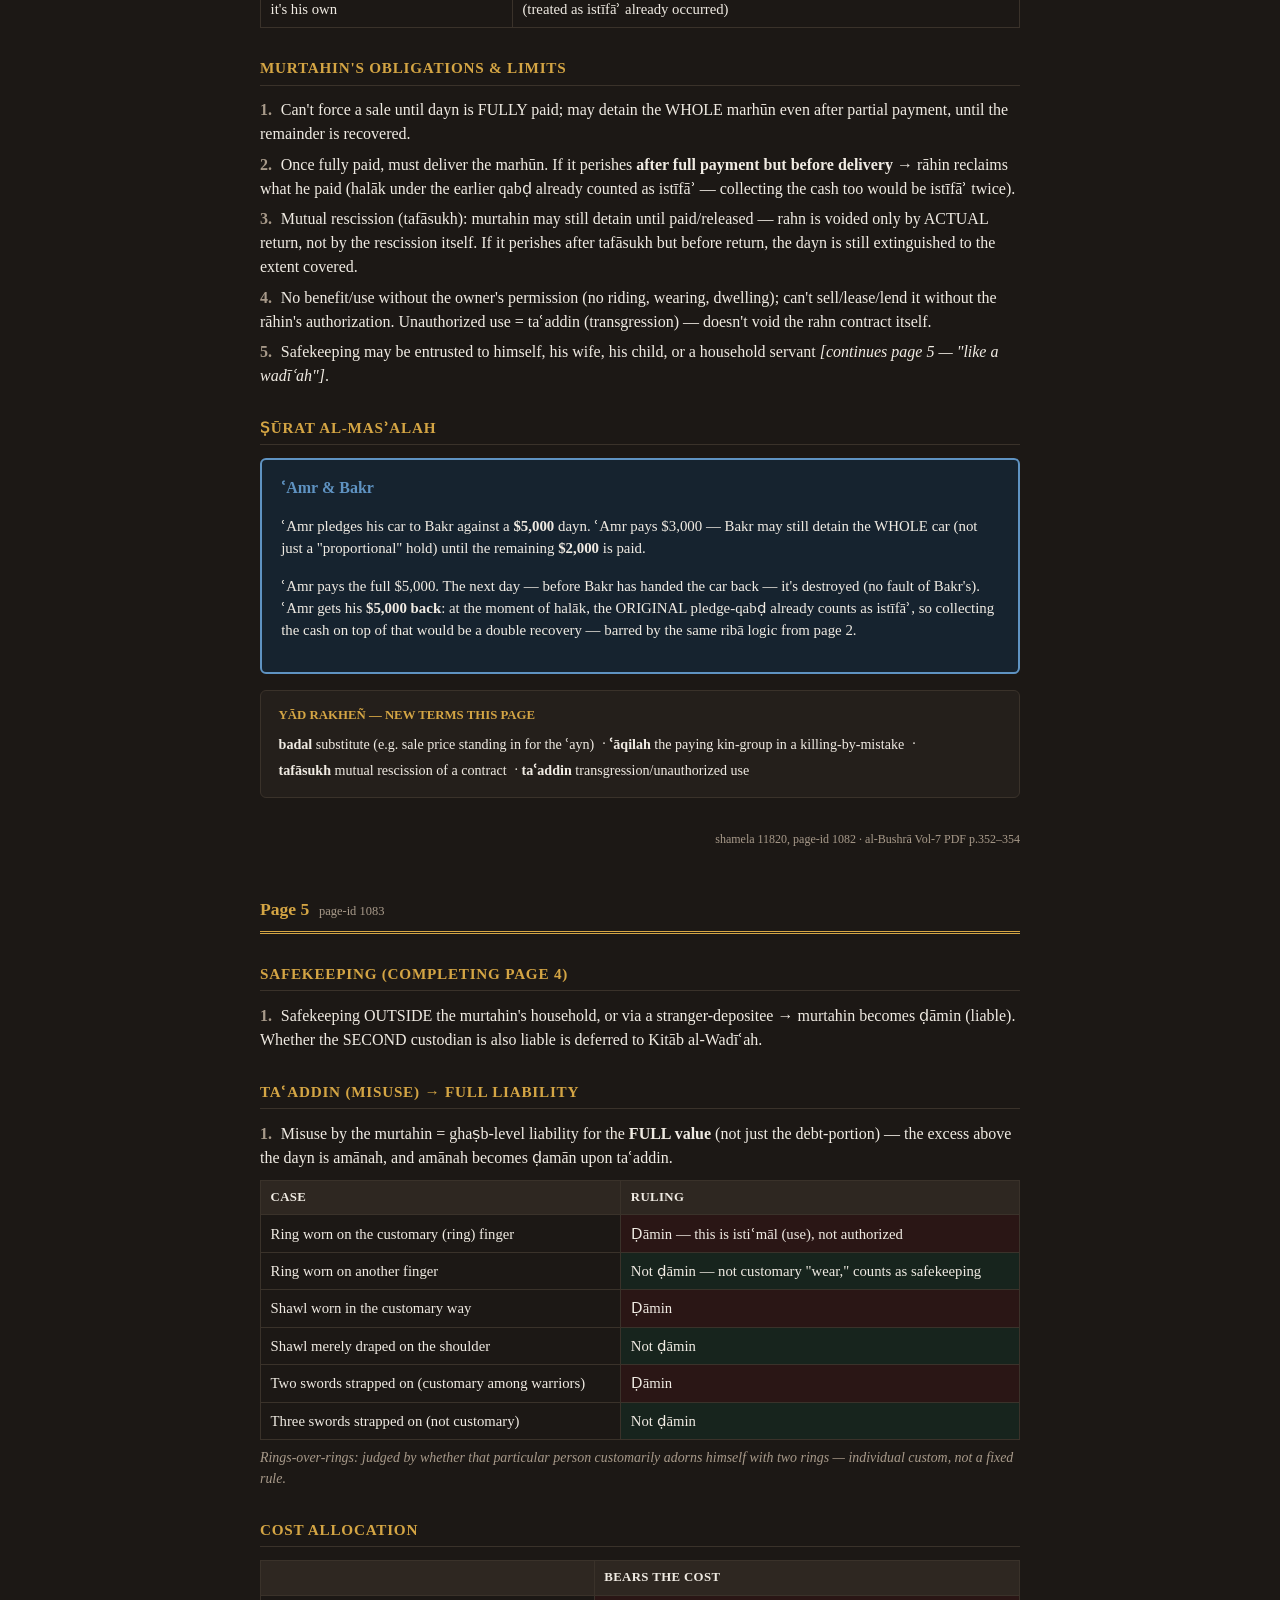
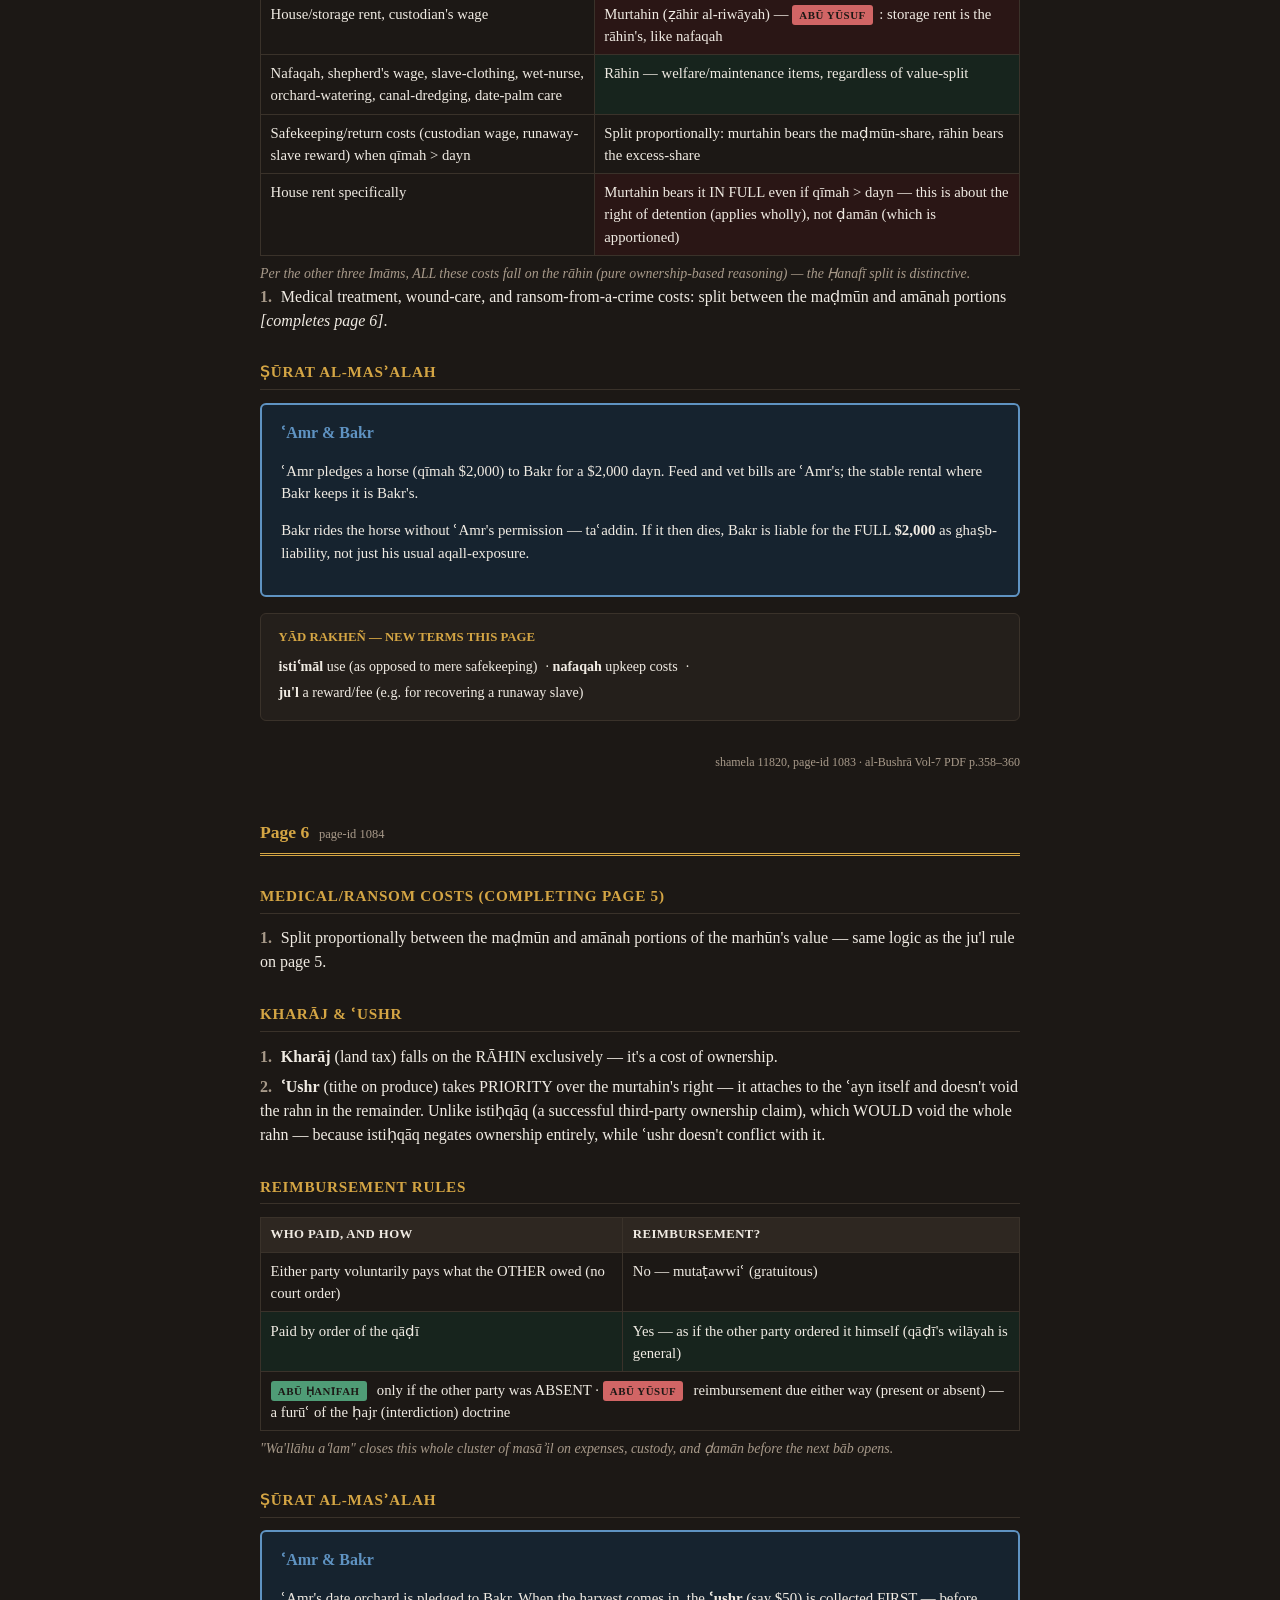
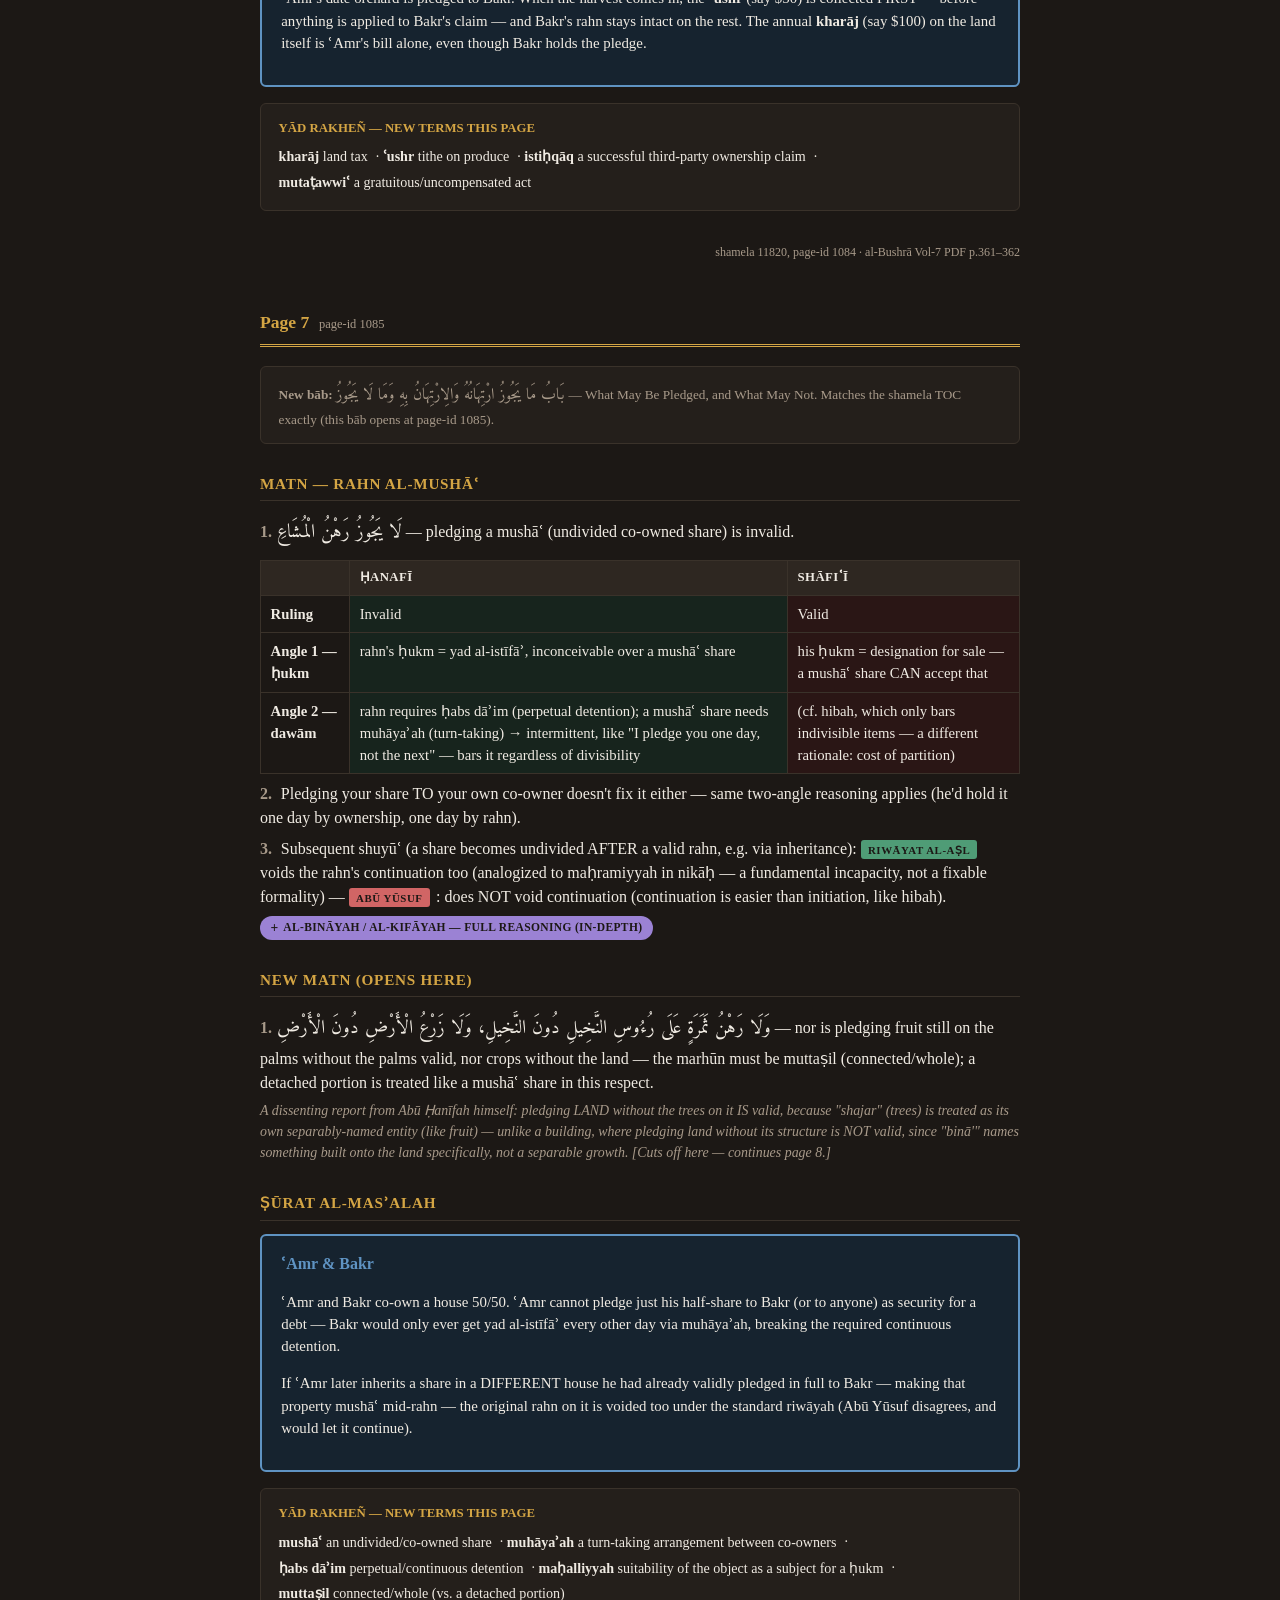
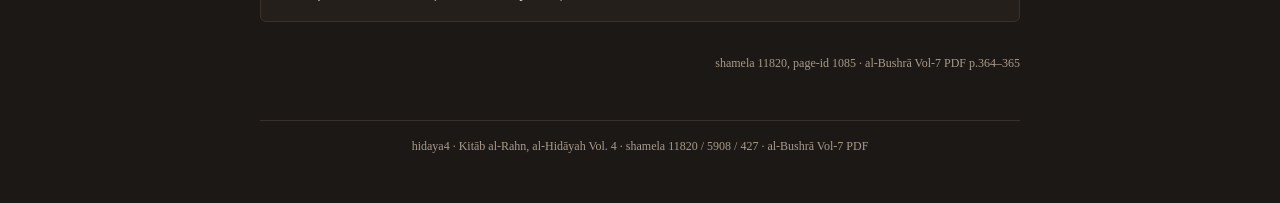
==== commit 86147614: "Update study site 2026-07-16 00:13" ====
--- a/index.html
+++ b/index.html
@@ -171,7 +171,7 @@
   <h1>كِتَابُ الرَّهْنِ</h1>
   <p class="subtitle">al-Hidāyah, Vol. 4 (shamela 11820) — mukhtaṣar/takrār study sheet, page by page</p>
   <p class="subtitle">Cross-refs: <span class="tag binayah">al-Bināyah</span> <span class="tag takhrij">al-Dirāyah</span> <span class="tag kifayah">al-Kifāyah</span> <span class="tag inayah">al-ʿInāyah</span> — tap any button for the in-depth version of that point</p>
-  <nav class="toc"><a href="#page1">Page 1</a><a href="#page2">Page 2</a></nav>
+  <nav class="toc"><a href="#page1">Page 1</a><a href="#page2">Page 2</a><a href="#page3">Page 3</a><a href="#page4">Page 4</a><a href="#page5">Page 5</a><a href="#page6">Page 6</a><a href="#page7">Page 7</a></nav>
   <div class="mode-switch">
     <span class="lbl active" id="lbl-mukhtasar">Mukhtaṣar</span>
     <label class="switch">
@@ -394,6 +394,248 @@
 <p class="page-source">shamela 11820, page-id 1080 · al-Bushrā Vol-7 PDF p.344–348</p>
 </section>
 
+<section id="page3">
+<h2 class="page-marker"><span class="n">Page 3</span><span class="meta">page-id 1081</span></h2>
+
+<div class="sources-box">Closes the ghaṣb-claim objection from page 2 (qīmah of a maḍmūn-bi-nafsihā ʿayn is a mukhalliṣ, not the wājib itself — al-Bāsiṭ's three-way split of ʿayn-rahn cases). Then opens the central ruling this whole rebuttal was building toward: <b>exactly how much</b> of the dayn is extinguished when the marhūn perishes.</div>
+
+<h2>Masʾalah — Miqdār al-Ḍamān</h2>
+<div class="point"><span class="num">1.</span><span class="arabic">وَهُوَ مَضْمُونٌ بِالْأَقَلِّ مِنْ قِيمَتِهِ وَمِنَ الدَّيْنِ</span> — the marhūn is maḍmūn by whichever is LESS: its qīmah or the dayn.</div>
+
+<table>
+<tr><th></th><th class="hanafi-cell">Ḥanafī</th><th class="khilaf-cell">Zufar</th></tr>
+<tr><td><b>Rule</b></td><td class="hanafi-cell">maḍmūn bi'l-aqall min qīmatihi wa'l-dayn</td><td class="khilaf-cell"><span class="tag khilaf">Zufar</span> maḍmūn bi'l-qīmah (full value, regardless of dayn)</td></tr>
+<tr><td><b>qīmah = dayn</b></td><td class="hanafi-cell">murtahin treated as fully istawfā (dayn extinguished)</td><td class="khilaf-cell">same result here</td></tr>
+<tr><td><b>qīmah &gt; dayn</b></td><td class="hanafi-cell">excess (faḍl) is amānah — murtahin owes nothing extra</td><td class="khilaf-cell">rāhin has recourse against murtahin for the excess</td></tr>
+<tr><td><b>qīmah &lt; dayn</b></td><td class="hanafi-cell">shortfall falls off the dayn; murtahin has recourse against rāhin for the remainder</td><td class="khilaf-cell">same result here</td></tr>
+<tr><td><b>Dalīl</b></td><td class="hanafi-cell">ʿUmar &amp; Ibn Masʿūd precedent; yad al-murtahin = yad al-istīfāʾ → ḍamān only to the extent actually mustawfā</td><td class="khilaf-cell">ḥadīth of ʿAlī: <span class="arabic" style="font-size:0.95rem">«يَتَرَادَّانِ الْفَضْلَ فِي الرَّهْنِ»</span> + qiyās (the excess is still maḥbūsah bihi → should be equally maḍmūnah)</td></tr>
+</table>
+
+<details class="indepth kifayah">
+  <summary>al-Kifāyah — worked example (in-depth)</summary>
+  <div class="indepth-body">
+    <p>al-Kākī's own numeric illustration: a thawb (garment) pledged, worth 10, against a dayn of 10. If its actual qīmah turns out to be only 5 — the murtahin has recourse against the rāhin for another 5 [to make up the shortfall]. If its qīmah is 15 — the excess of 5 is amānah per us [no extra liability on the murtahin]; per Zufar, the rāhin has recourse against the murtahin for that 5, since he holds rahn is maḍmūn bi'l-qīmah in full. [al-Kifāyah 75/9]</p>
+    <p><b>Ḥanafī rebuttal reasoning</b> (al-Bināyah): the excess above the dayn is only pledged out of ḍarūrah (necessity) — you can't detain part of an object without detaining the whole — but there's no ḍarūrah requiring that excess to ALSO be ḍamān. ʿAlī's "yataraddān" report is reread as applying to the case of SALE (bayʿ) of the marhūn, not halāk — a different scenario entirely; another route from ʿAlī has him saying "al-murtahinu amīnun fī'l-faḍl" (the murtahin is a trustee regarding the excess), which directly supports the Ḥanafī reading. [al-Bināyah 561–562/11]</p>
+  </div>
+</details>
+
+<details class="indepth takhrij">
+  <summary>al-Dirāyah — the ʿAlī/ʿUmar/Ibn Masʿūd reports (in-depth)</summary>
+  <div class="indepth-body">
+    <p><b>ʿAlī "yataraddān al-faḍl":</b> narrated by ʿAbd al-Razzāq (Muṣannaf no. 15039, Bāb al-Rahn Yahlik) and Ibn Abī Shaybah via al-Ḥakam ← ʿAlī. Also al-Bayhaqī via three DIFFERENT routes with varying wording — Khilās ← ʿAlī: "if there's excess in the rahn and it suffers a calamity (jāʾiḥah), then al-rahnu bi-mā fīh; if it does NOT suffer a calamity [i.e. sold normally], the excess IS returned"; al-Ḥārith ← ʿAlī: "if the rahn is worth more than the loan, or the loan more than the rahn, then it perishes — the excess is mutually returned"; Ibn al-Ḥanafiyyah ← ʿAlī: a further variant. Multiple routes, not fully uniform wording — worth knowing before treating it as one clean report.</p>
+    <p><b>ʿUmar:</b> al-Bayhaqī narrates: "if it [the rahn] is less than what it secures, the full remainder of his right is returned to him; if more, he [murtahin] is amīn [regarding the excess]." al-Ṭaḥāwī narrates similarly (Sharḥ Maʿānī al-Āthār) via ʿUbayd ibn ʿUmayr ← ʿUmar. <span class="grading">al-Bayhaqī himself notes this ʿUmar report "laysa bi-mashhūr"</span> (not well-known) — though al-Bināyah adds "wa-laysa bi-jarḥ" (that's not the same as being flawed).</p>
+    <p><b>Ibn Masʿūd:</b> Ibn Ḥajar: <span class="grading">"lam arahu"</span> — "I did not see it" [i.e. could not locate/verify al-Marghīnānī's attribution to Ibn Masʿūd specifically].</p>
+    <p><b>Methodological aside:</b> Ibn Ḥajar also notes he could not find, as a discretely transmitted report, al-Marghīnānī's earlier framing (page 2) that "the Ṣaḥābah agreed rahn is maḍmūn and only differed on its kayfiyyah" — the individual reports exist, but that specific ijmāʿ-framing isn't something he could source as its own ḥadīth.</p>
+  </div>
+</details>
+
+<h2>Masʾalah — Ḥuqūq al-Murtahin &amp; Procedure of Collection</h2>
+<div class="point"><span class="num">1.</span> Murtahin may demand his dayn AND ḥabs (have the rāhin detained/imprisoned) for it — rahn only adds ṣiyānah, doesn't bar muṭālabah; ḥabs is the penalty once maṭl (stalling) is shown before the qāḍī.</div>
+<div class="point"><span class="num">2.</span> When murtahin demands payment, <b>rāhin is ordered to produce the marhūn FIRST</b>, then dayn/receipt is delivered — mirrors sale mechanics (object shown, then price handed over). Avoids a double-istīfāʾ risk: collecting cash while still holding the pledge, then the pledge perishing, would be istīfāʾ twice.</div>
+<div class="point"><span class="num">3.</span> Location rule: if the marhūn needs no ḥaml/muʾnah (carrying-cost, e.g. real estate) → rāhin must produce it regardless of distance. If it needs transport → murtahin just collects the dayn, rāhin not obligated to transport it (taslīm = takhliyah, not naql).</div>
+
+<h2>Selling via an Authorized ʿAdl (opens here)</h2>
+<div class="point"><span class="num">1.</span> If the rāhin authorized an ʿadl (impartial custodian) to sell the marhūn, a sale for cash OR credit is valid — the authorization was unrestricted. <em>[Mechanics of what happens next continue on page 4.]</em></div>
+
+<h2>Ṣūrat al-Masʾalah</h2>
+<div class="example-box">
+  <h3>ʿAmr &amp; Bakr</h3>
+  <p>ʿAmr owes Bakr <b>$1,000</b> and pledges a laptop appraised at exactly <b>$1,000</b>. It's destroyed in Bakr's hand (no fault of his) — since qīmah = dayn, Bakr is treated as fully paid; the $1,000 dayn is gone.</p>
+  <ul style="margin:0.3rem 0 0.6rem 1.1rem; padding:0;">
+    <li><b>If the laptop was only worth $700:</b> $700 falls off the dayn — Bakr still has recourse against ʿAmr personally for the remaining <b>$300</b>.</li>
+    <li><b>If the laptop was worth $1,300:</b> <span class="names">Ḥanafī:</span> the $300 excess is amānah — Bakr owes ʿAmr nothing extra. <span class="names">Zufar:</span> ʿAmr can recover that <b>$300</b> from Bakr.</li>
+  </ul>
+</div>
+
+<div class="yaad">
+  <h4>Yād Rakheñ — new terms this page</h4>
+  <span class="term"><b>miqdār al-ḍamān</b> the measure/amount guaranteed</span>·
+  <span class="term"><b>faḍl</b> excess (above the dayn)</span>·
+  <span class="term"><b>maṭl</b> stalling on payment</span>·
+  <span class="term"><b>takhliyah</b> constructive delivery (vs. naql, physical transport)</span>·
+  <span class="term"><b>ʿadl</b> impartial custodian/trustee</span>
+</div>
+
+<p class="page-source">shamela 11820, page-id 1081 · al-Bushrā Vol-7 PDF p.349–351</p>
+</section>
+
+<section id="page4">
+<h2 class="page-marker"><span class="n">Page 4</span><span class="meta">page-id 1082</span></h2>
+
+<h2>ʿAdl-Sale Mechanics (completing page 3)</h2>
+<div class="point"><span class="num">1.</span> Sold via the ʿadl, price collected, murtahin demands dayn → murtahin must produce the <b>price itself</b> (badal qāʾim maqām al-mubdal — the substitute stands in for the substituted).</div>
+<div class="point"><span class="num">2.</span> <b>Contrast:</b> pledged slave killed by mistake, qīmah owed by the killer's ʿāqilah over 3 years — rāhin is NOT compelled to pay until the ENTIRE qīmah is produced (qīmah = full khalaf/substitute for the whole ʿayn) — differs from the sale-price case because there the dayn arose by the <i>rāhin's own action</i> (authorizing the sale).</div>
+
+<h2>Rahn Held via a Third-Party ʿAdl</h2>
+<table>
+<tr><th>Scenario</th><th>Ruling</th></tr>
+<tr><td>ʿAdl deposits with another per rāhin's order</td><td>Murtahin NOT obligated to produce it (no qudrah — it was never in his power)</td></tr>
+<tr><td>Sub-custodian available, doesn't know whose it is</td><td><b>Rāhin</b> compelled to pay — murtahin never actually took qabḍ</td></tr>
+<tr><td>ʿAdl/custodian disappears, whereabouts unknown</td><td>Same — rāhin compelled to pay</td></tr>
+<tr><td>Sub-custodian denies it's a rahn, claims it's his own</td><td>Murtahin has NO recourse until proven a rahn — the loss is deemed to fall on <i>him</i> (treated as istīfāʾ already occurred)</td></tr>
+</table>
+
+<h2>Murtahin's Obligations &amp; Limits</h2>
+<div class="point"><span class="num">1.</span> Can't force a sale until dayn is FULLY paid; may detain the WHOLE marhūn even after partial payment, until the remainder is recovered.</div>
+<div class="point"><span class="num">2.</span> Once fully paid, must deliver the marhūn. If it perishes <b>after full payment but before delivery</b> → rāhin reclaims what he paid (halāk under the earlier qabḍ already counted as istīfāʾ — collecting the cash too would be istīfāʾ twice).</div>
+<div class="point"><span class="num">3.</span> Mutual rescission (tafāsukh): murtahin may still detain until paid/released — rahn is voided only by ACTUAL return, not by the rescission itself. If it perishes after tafāsukh but before return, the dayn is still extinguished to the extent covered.</div>
+<div class="point"><span class="num">4.</span> No benefit/use without the owner's permission (no riding, wearing, dwelling); can't sell/lease/lend it without the rāhin's authorization. Unauthorized use = taʿaddin (transgression) — doesn't void the rahn contract itself.</div>
+<div class="point"><span class="num">5.</span> Safekeeping may be entrusted to himself, his wife, his child, or a household servant <em>[continues page 5 — "like a wadīʿah"]</em>.</div>
+
+<h2>Ṣūrat al-Masʾalah</h2>
+<div class="example-box">
+  <h3>ʿAmr &amp; Bakr</h3>
+  <p>ʿAmr pledges his car to Bakr against a <b>$5,000</b> dayn. ʿAmr pays $3,000 — Bakr may still detain the WHOLE car (not just a "proportional" hold) until the remaining <b>$2,000</b> is paid.</p>
+  <p>ʿAmr pays the full $5,000. The next day — before Bakr has handed the car back — it's destroyed (no fault of Bakr's). ʿAmr gets his <b>$5,000 back</b>: at the moment of halāk, the ORIGINAL pledge-qabḍ already counts as istīfāʾ, so collecting the cash on top of that would be a double recovery — barred by the same ribā logic from page 2.</p>
+</div>
+
+<div class="yaad">
+  <h4>Yād Rakheñ — new terms this page</h4>
+  <span class="term"><b>badal</b> substitute (e.g. sale price standing in for the ʿayn)</span>·
+  <span class="term"><b>ʿāqilah</b> the paying kin-group in a killing-by-mistake</span>·
+  <span class="term"><b>tafāsukh</b> mutual rescission of a contract</span>·
+  <span class="term"><b>taʿaddin</b> transgression/unauthorized use</span>
+</div>
+
+<p class="page-source">shamela 11820, page-id 1082 · al-Bushrā Vol-7 PDF p.352–354</p>
+</section>
+
+<section id="page5">
+<h2 class="page-marker"><span class="n">Page 5</span><span class="meta">page-id 1083</span></h2>
+
+<h2>Safekeeping (completing page 4)</h2>
+<div class="point"><span class="num">1.</span> Safekeeping OUTSIDE the murtahin's household, or via a stranger-depositee → murtahin becomes ḍāmin (liable). Whether the SECOND custodian is also liable is deferred to Kitāb al-Wadīʿah.</div>
+
+<h2>Taʿaddin (Misuse) → Full Liability</h2>
+<div class="point"><span class="num">1.</span> Misuse by the murtahin = ghaṣb-level liability for the <b>FULL value</b> (not just the debt-portion) — the excess above the dayn is amānah, and amānah becomes ḍamān upon taʿaddin.</div>
+
+<table>
+<tr><th>Case</th><th>Ruling</th></tr>
+<tr><td>Ring worn on the customary (ring) finger</td><td class="khilaf-cell">Ḍāmin — this is istiʿmāl (use), not authorized</td></tr>
+<tr><td>Ring worn on another finger</td><td class="hanafi-cell">Not ḍāmin — not customary "wear," counts as safekeeping</td></tr>
+<tr><td>Shawl worn in the customary way</td><td class="khilaf-cell">Ḍāmin</td></tr>
+<tr><td>Shawl merely draped on the shoulder</td><td class="hanafi-cell">Not ḍāmin</td></tr>
+<tr><td>Two swords strapped on (customary among warriors)</td><td class="khilaf-cell">Ḍāmin</td></tr>
+<tr><td>Three swords strapped on (not customary)</td><td class="hanafi-cell">Not ḍāmin</td></tr>
+</table>
+<div class="nukta">Rings-over-rings: judged by whether that particular person customarily adorns himself with two rings — individual custom, not a fixed rule.</div>
+
+<h2>Cost Allocation</h2>
+<table>
+<tr><th></th><th>Bears the cost</th></tr>
+<tr><td>House/storage rent, custodian's wage</td><td class="khilaf-cell">Murtahin (ẓāhir al-riwāyah) — <span class="tag khilaf">Abū Yūsuf</span>: storage rent is the rāhin's, like nafaqah</td></tr>
+<tr><td>Nafaqah, shepherd's wage, slave-clothing, wet-nurse, orchard-watering, canal-dredging, date-palm care</td><td class="hanafi-cell">Rāhin — welfare/maintenance items, regardless of value-split</td></tr>
+<tr><td>Safekeeping/return costs (custodian wage, runaway-slave reward) when qīmah &gt; dayn</td><td>Split proportionally: murtahin bears the maḍmūn-share, rāhin bears the excess-share</td></tr>
+<tr><td>House rent specifically</td><td class="khilaf-cell">Murtahin bears it IN FULL even if qīmah &gt; dayn — this is about the right of detention (applies wholly), not ḍamān (which is apportioned)</td></tr>
+</table>
+<div class="nukta">Per the other three Imāms, ALL these costs fall on the rāhin (pure ownership-based reasoning) — the Ḥanafī split is distinctive.</div>
+
+<div class="point"><span class="num">1.</span> Medical treatment, wound-care, and ransom-from-a-crime costs: split between the maḍmūn and amānah portions <em>[completes page 6]</em>.</div>
+
+<h2>Ṣūrat al-Masʾalah</h2>
+<div class="example-box">
+  <h3>ʿAmr &amp; Bakr</h3>
+  <p>ʿAmr pledges a horse (qīmah $2,000) to Bakr for a $2,000 dayn. Feed and vet bills are ʿAmr's; the stable rental where Bakr keeps it is Bakr's.</p>
+  <p>Bakr rides the horse without ʿAmr's permission — taʿaddin. If it then dies, Bakr is liable for the FULL <b>$2,000</b> as ghaṣb-liability, not just his usual aqall-exposure.</p>
+</div>
+
+<div class="yaad">
+  <h4>Yād Rakheñ — new terms this page</h4>
+  <span class="term"><b>istiʿmāl</b> use (as opposed to mere safekeeping)</span>·
+  <span class="term"><b>nafaqah</b> upkeep costs</span>·
+  <span class="term"><b>ju'l</b> a reward/fee (e.g. for recovering a runaway slave)</span>
+</div>
+
+<p class="page-source">shamela 11820, page-id 1083 · al-Bushrā Vol-7 PDF p.358–360</p>
+</section>
+
+<section id="page6">
+<h2 class="page-marker"><span class="n">Page 6</span><span class="meta">page-id 1084</span></h2>
+
+<h2>Medical/Ransom Costs (completing page 5)</h2>
+<div class="point"><span class="num">1.</span> Split proportionally between the maḍmūn and amānah portions of the marhūn's value — same logic as the ju'l rule on page 5.</div>
+
+<h2>Kharāj &amp; ʿUshr</h2>
+<div class="point"><span class="num">1.</span> <b>Kharāj</b> (land tax) falls on the RĀHIN exclusively — it's a cost of ownership.</div>
+<div class="point"><span class="num">2.</span> <b>ʿUshr</b> (tithe on produce) takes PRIORITY over the murtahin's right — it attaches to the ʿayn itself and doesn't void the rahn in the remainder. Unlike istiḥqāq (a successful third-party ownership claim), which WOULD void the whole rahn — because istiḥqāq negates ownership entirely, while ʿushr doesn't conflict with it.</div>
+
+<h2>Reimbursement Rules</h2>
+<table>
+<tr><th>Who paid, and how</th><th>Reimbursement?</th></tr>
+<tr><td>Either party voluntarily pays what the OTHER owed (no court order)</td><td>No — mutaṭawwiʿ (gratuitous)</td></tr>
+<tr><td class="hanafi-cell">Paid by order of the qāḍī</td><td class="hanafi-cell">Yes — as if the other party ordered it himself (qāḍī's wilāyah is general)</td></tr>
+<tr><td colspan="2"><span class="tag hanafi">Abū Ḥanīfah</span> only if the other party was ABSENT · <span class="tag khilaf">Abū Yūsuf</span> reimbursement due either way (present or absent) — a furūʿ of the ḥajr (interdiction) doctrine</td></tr>
+</table>
+<div class="nukta">"Wa'llāhu aʿlam" closes this whole cluster of masāʾil on expenses, custody, and ḍamān before the next bāb opens.</div>
+
+<h2>Ṣūrat al-Masʾalah</h2>
+<div class="example-box">
+  <h3>ʿAmr &amp; Bakr</h3>
+  <p>ʿAmr's date orchard is pledged to Bakr. When the harvest comes in, the <b>ʿushr</b> (say $50) is collected FIRST — before anything is applied to Bakr's claim — and Bakr's rahn stays intact on the rest. The annual <b>kharāj</b> (say $100) on the land itself is ʿAmr's bill alone, even though Bakr holds the pledge.</p>
+</div>
+
+<div class="yaad">
+  <h4>Yād Rakheñ — new terms this page</h4>
+  <span class="term"><b>kharāj</b> land tax</span>·
+  <span class="term"><b>ʿushr</b> tithe on produce</span>·
+  <span class="term"><b>istiḥqāq</b> a successful third-party ownership claim</span>·
+  <span class="term"><b>mutaṭawwiʿ</b> a gratuitous/uncompensated act</span>
+</div>
+
+<p class="page-source">shamela 11820, page-id 1084 · al-Bushrā Vol-7 PDF p.361–362</p>
+</section>
+
+<section id="page7">
+<h2 class="page-marker"><span class="n">Page 7</span><span class="meta">page-id 1085</span></h2>
+
+<div class="sources-box"><b>New bāb:</b> <span class="arabic" style="font-size:1rem">بَابُ مَا يَجُوزُ ارْتِهَانُهُ وَالِارْتِهَانُ بِهِ وَمَا لَا يَجُوزُ</span> — What May Be Pledged, and What May Not. Matches the shamela TOC exactly (this bāb opens at page-id 1085).</div>
+
+<h2>Matn — Rahn al-Mushāʿ</h2>
+<div class="point"><span class="num">1.</span><span class="arabic">لَا يَجُوزُ رَهْنُ الْمُشَاعِ</span> — pledging a mushāʿ (undivided co-owned share) is invalid.</div>
+
+<table>
+<tr><th></th><th class="hanafi-cell">Ḥanafī</th><th class="khilaf-cell">Shāfiʿī</th></tr>
+<tr><td><b>Ruling</b></td><td class="hanafi-cell">Invalid</td><td class="khilaf-cell">Valid</td></tr>
+<tr><td><b>Angle 1 — ḥukm</b></td><td class="hanafi-cell">rahn's ḥukm = yad al-istīfāʾ, inconceivable over a mushāʿ share</td><td class="khilaf-cell">his ḥukm = designation for sale — a mushāʿ share CAN accept that</td></tr>
+<tr><td><b>Angle 2 — dawām</b></td><td class="hanafi-cell">rahn requires ḥabs dāʾim (perpetual detention); a mushāʿ share needs muhāyaʾah (turn-taking) → intermittent, like "I pledge you one day, not the next" — bars it regardless of divisibility</td><td class="khilaf-cell">(cf. hibah, which only bars indivisible items — a different rationale: cost of partition)</td></tr>
+</table>
+
+<div class="point"><span class="num">2.</span> Pledging your share TO your own co-owner doesn't fix it either — same two-angle reasoning applies (he'd hold it one day by ownership, one day by rahn).</div>
+
+<div class="point"><span class="num">3.</span> Subsequent shuyūʿ (a share becomes undivided AFTER a valid rahn, e.g. via inheritance): <span class="tag hanafi">riwāyat al-aṣl</span> voids the rahn's continuation too (analogized to maḥramiyyah in nikāḥ — a fundamental incapacity, not a fixable formality) — <span class="tag khilaf">Abū Yūsuf</span>: does NOT void continuation (continuation is easier than initiation, like hibah).</div>
+
+<details class="indepth binayah">
+  <summary>al-Bināyah / al-Kifāyah — full reasoning (in-depth)</summary>
+  <div class="indepth-body">
+    <p><b>Angle 1 in full:</b> the impediment is ʿadam al-maḥalliyyah (the mushāʿ share simply isn't a valid subject for rahn's ḥukm) — so initiation and continuation are treated the same, exactly like maḥramiyyah in the chapter of nikāḥ. This differs from hibah, where a mushāʿ share DOES accept hibah's ḥukm (ownership) — the qabḍ requirement at hibah's initiation is only to negate gharāmat al-qismah (the burden objection), with no need to re-require it at the continuation stage. This is why rujūʿ (retraction) is valid in PART of a hibah, but faskh of a rahn contract is NOT valid in part.</p>
+    <p><b>al-Kifāyah / al-Bināyah citations:</b> [al-ʿInāyah 74–76/9] on the ḍarūrah reasoning; [al-Bināyah 561–562/11] on the Ḥanafī rebuttal of Zufar carried over from page 3's miqdār al-ḍamān discussion (same "yad al-istīfāʾ" principle underlies both rulings).</p>
+  </div>
+</details>
+
+<h2>New Matn (opens here)</h2>
+<div class="point"><span class="num">1.</span><span class="arabic">وَلَا رَهْنُ ثَمَرَةٍ عَلَى رُءُوسِ النَّخِيلِ دُونَ النَّخِيلِ، وَلَا زَرْعُ الْأَرْضِ دُونَ الْأَرْضِ</span> — nor is pledging fruit still on the palms without the palms valid, nor crops without the land — the marhūn must be muttaṣil (connected/whole); a detached portion is treated like a mushāʿ share in this respect.</div>
+
+<div class="nukta">A dissenting report from Abū Ḥanīfah himself: pledging LAND without the trees on it IS valid, because "shajar" (trees) is treated as its own separably-named entity (like fruit) — unlike a building, where pledging land without its structure is NOT valid, since "binā'" names something built onto the land specifically, not a separable growth. <em>[Cuts off here — continues page 8.]</em></div>
+
+<h2>Ṣūrat al-Masʾalah</h2>
+<div class="example-box">
+  <h3>ʿAmr &amp; Bakr</h3>
+  <p>ʿAmr and Bakr co-own a house 50/50. ʿAmr cannot pledge just his half-share to Bakr (or to anyone) as security for a debt — Bakr would only ever get yad al-istīfāʾ every other day via muhāyaʾah, breaking the required continuous detention.</p>
+  <p>If ʿAmr later inherits a share in a DIFFERENT house he had already validly pledged in full to Bakr — making that property mushāʿ mid-rahn — the original rahn on it is voided too under the standard riwāyah (Abū Yūsuf disagrees, and would let it continue).</p>
+</div>
+
+<div class="yaad">
+  <h4>Yād Rakheñ — new terms this page</h4>
+  <span class="term"><b>mushāʿ</b> an undivided/co-owned share</span>·
+  <span class="term"><b>muhāyaʾah</b> a turn-taking arrangement between co-owners</span>·
+  <span class="term"><b>ḥabs dāʾim</b> perpetual/continuous detention</span>·
+  <span class="term"><b>maḥalliyyah</b> suitability of the object as a subject for a ḥukm</span>·
+  <span class="term"><b>muttaṣil</b> connected/whole (vs. a detached portion)</span>
+</div>
+
+<p class="page-source">shamela 11820, page-id 1085 · al-Bushrā Vol-7 PDF p.364–365</p>
+</section>
+
 <footer>hidaya4 · Kitāb al-Rahn, al-Hidāyah Vol. 4 · shamela 11820 / 5908 / 427 · al-Bushrā Vol-7 PDF</footer>
 
 </div>
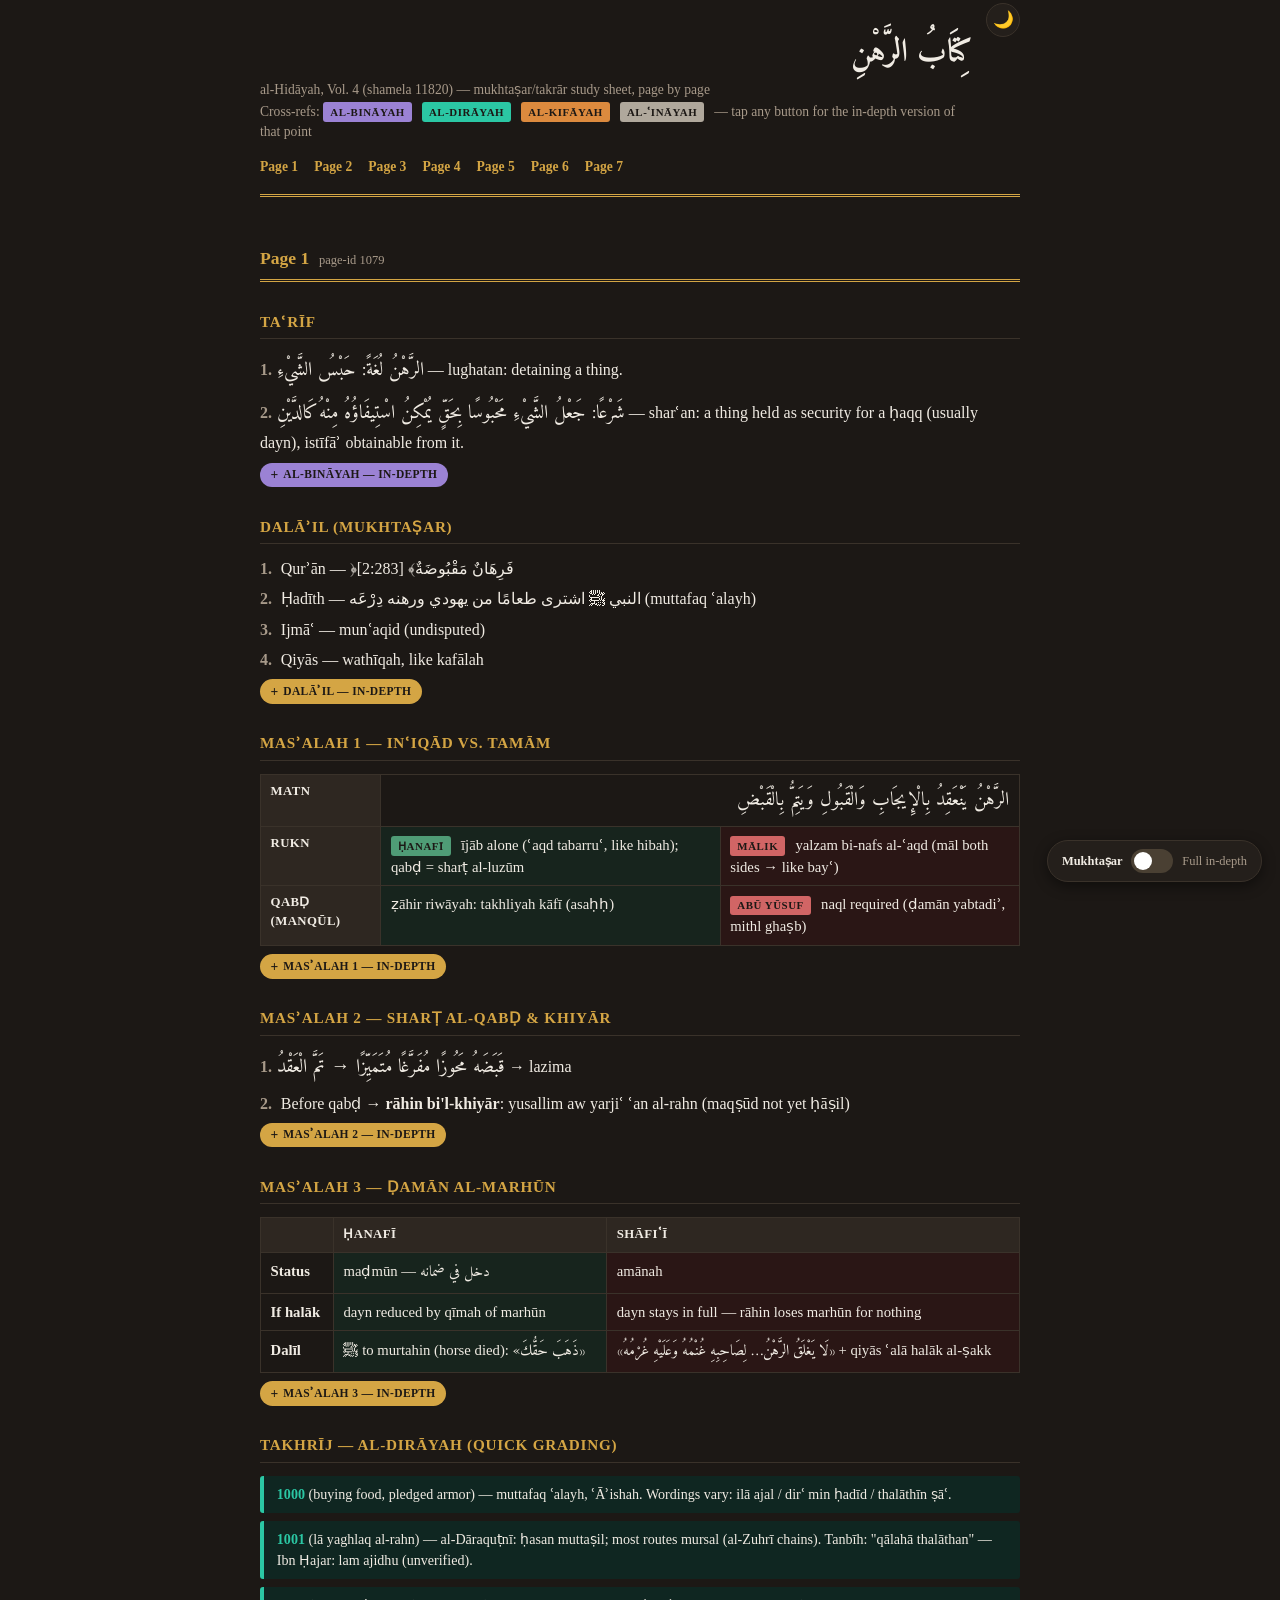
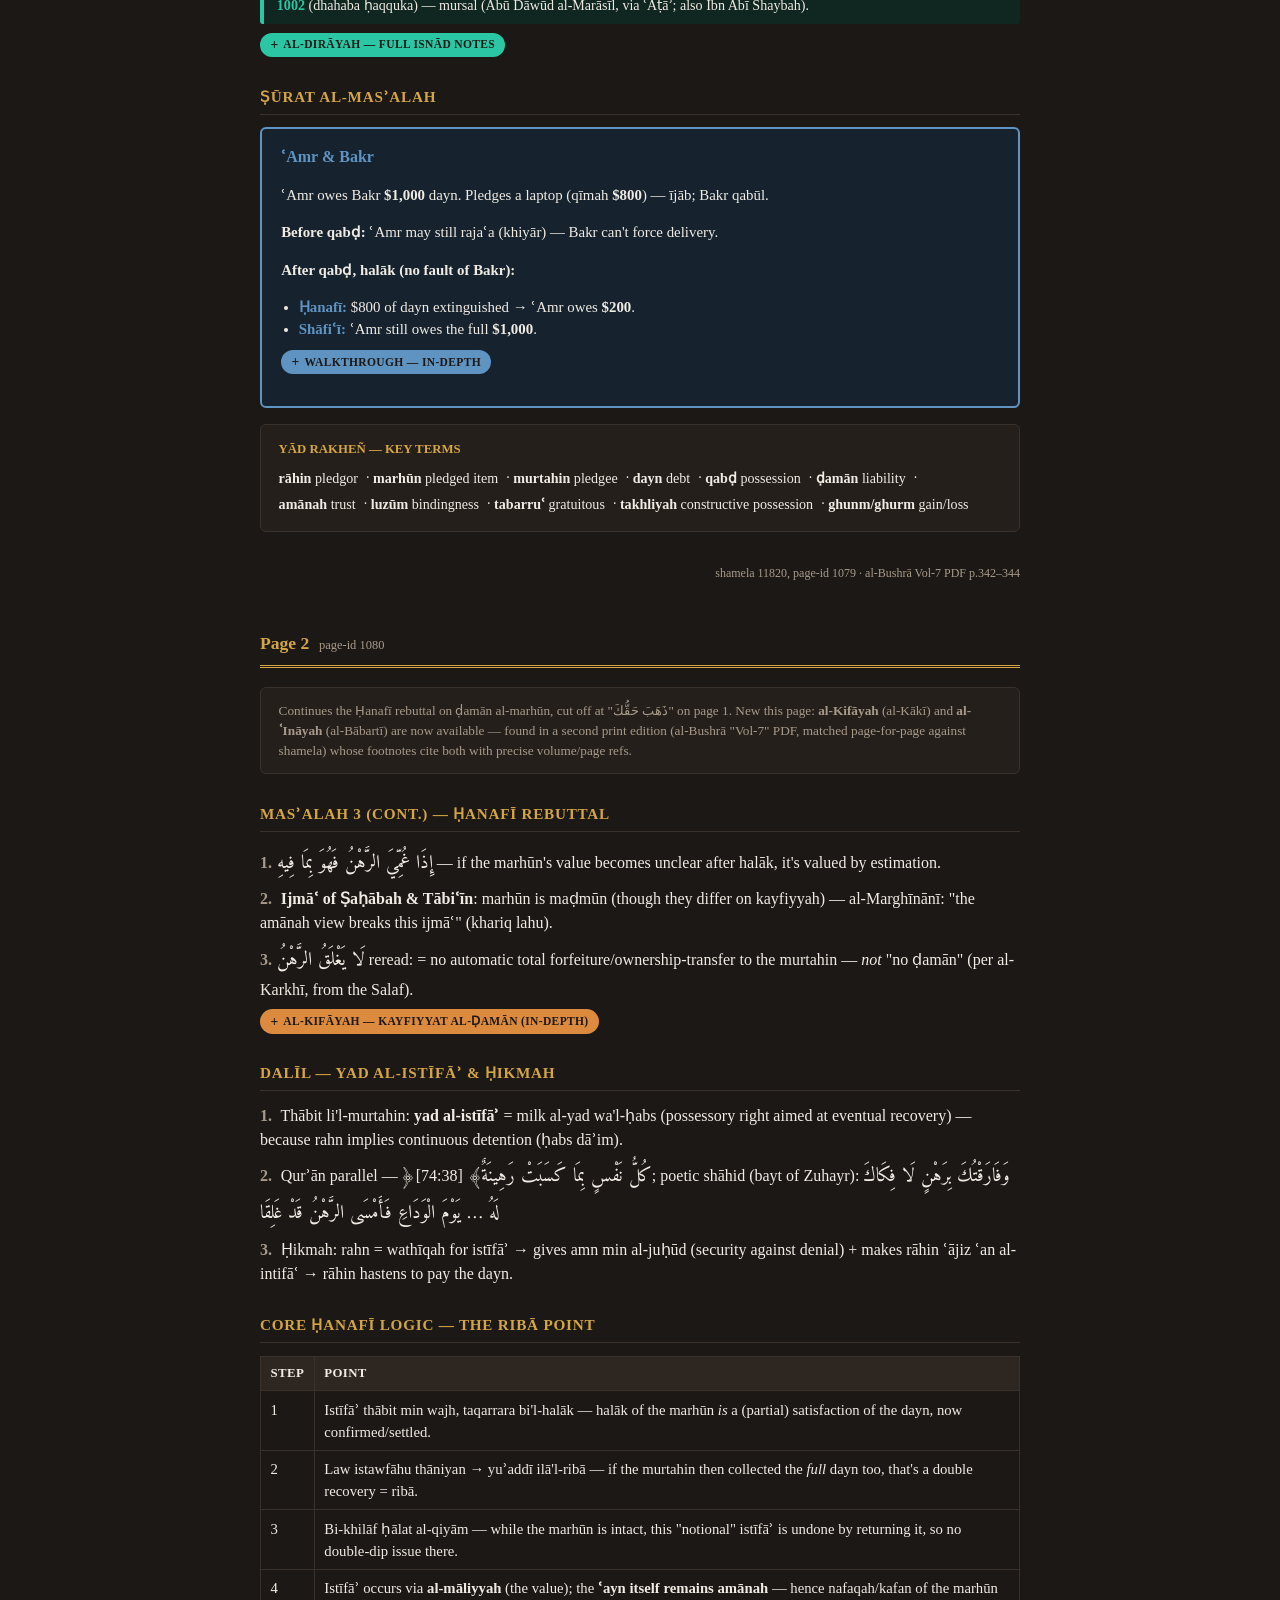
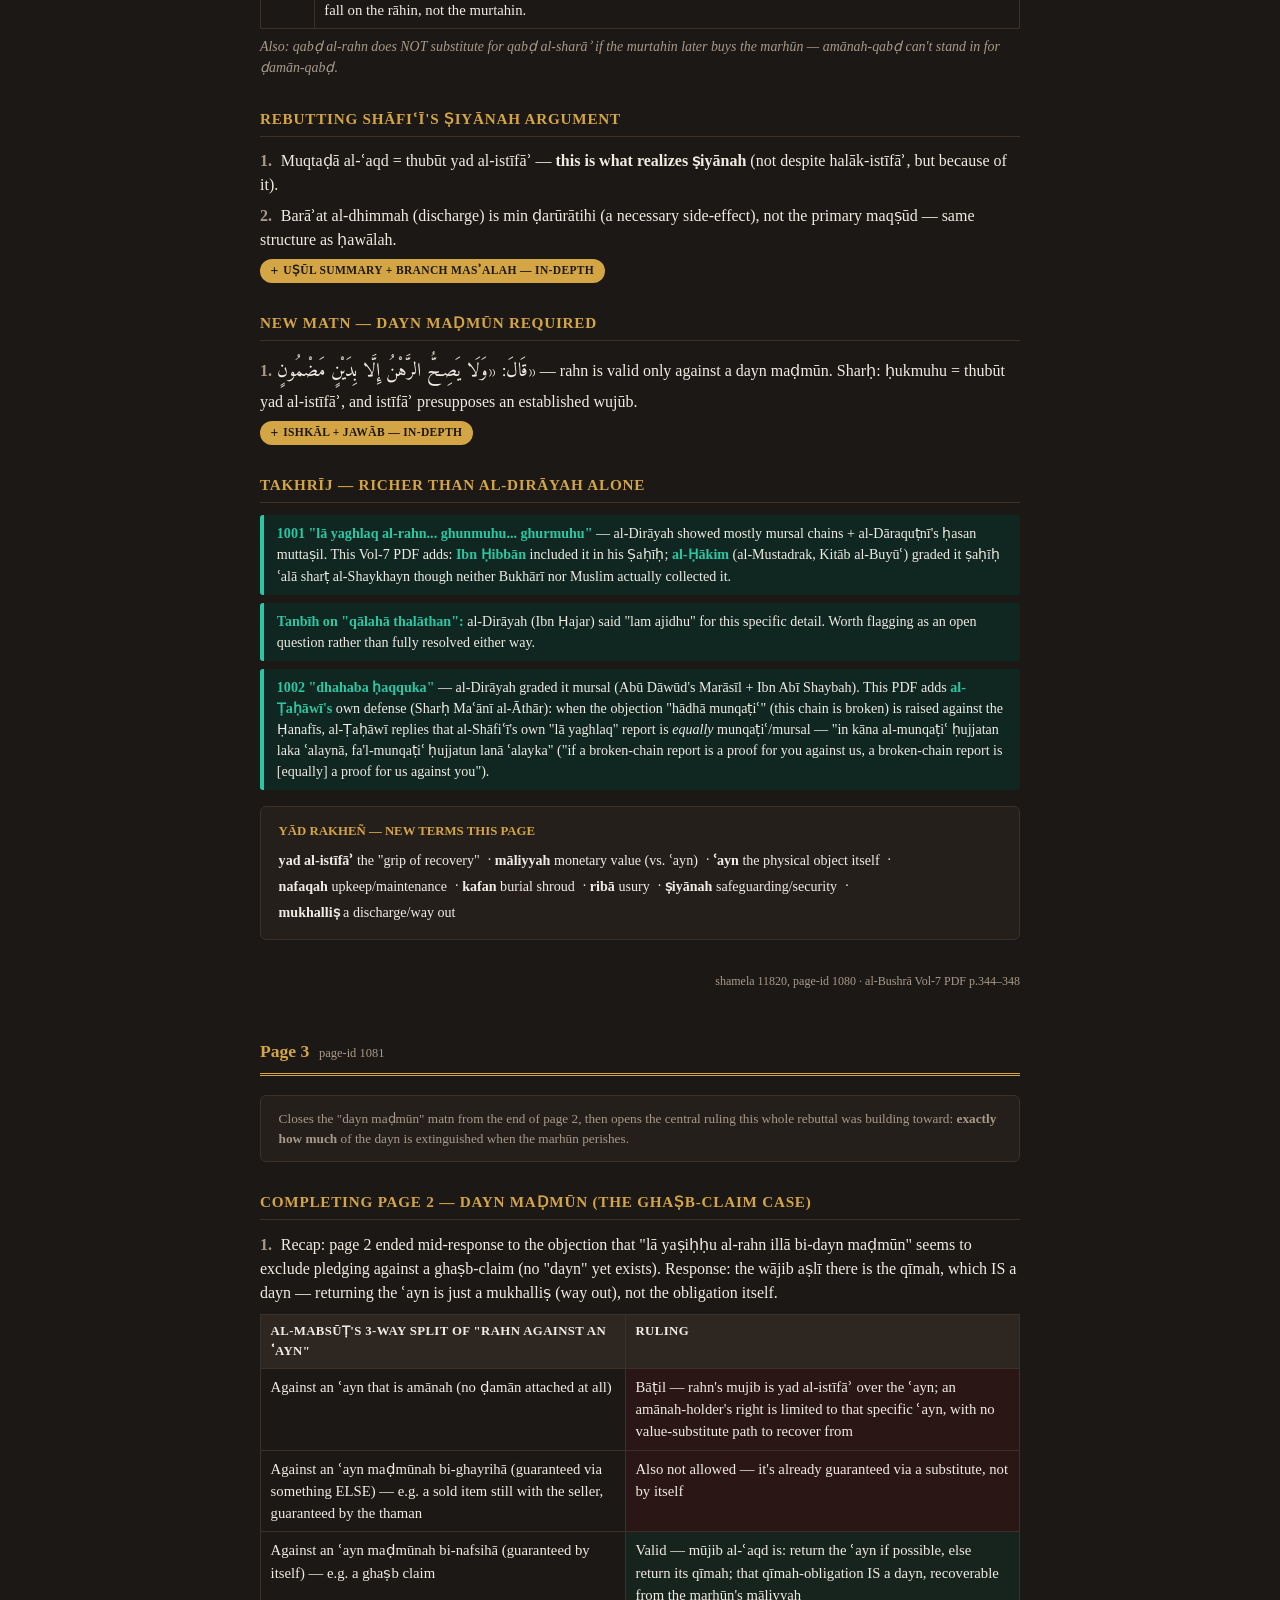
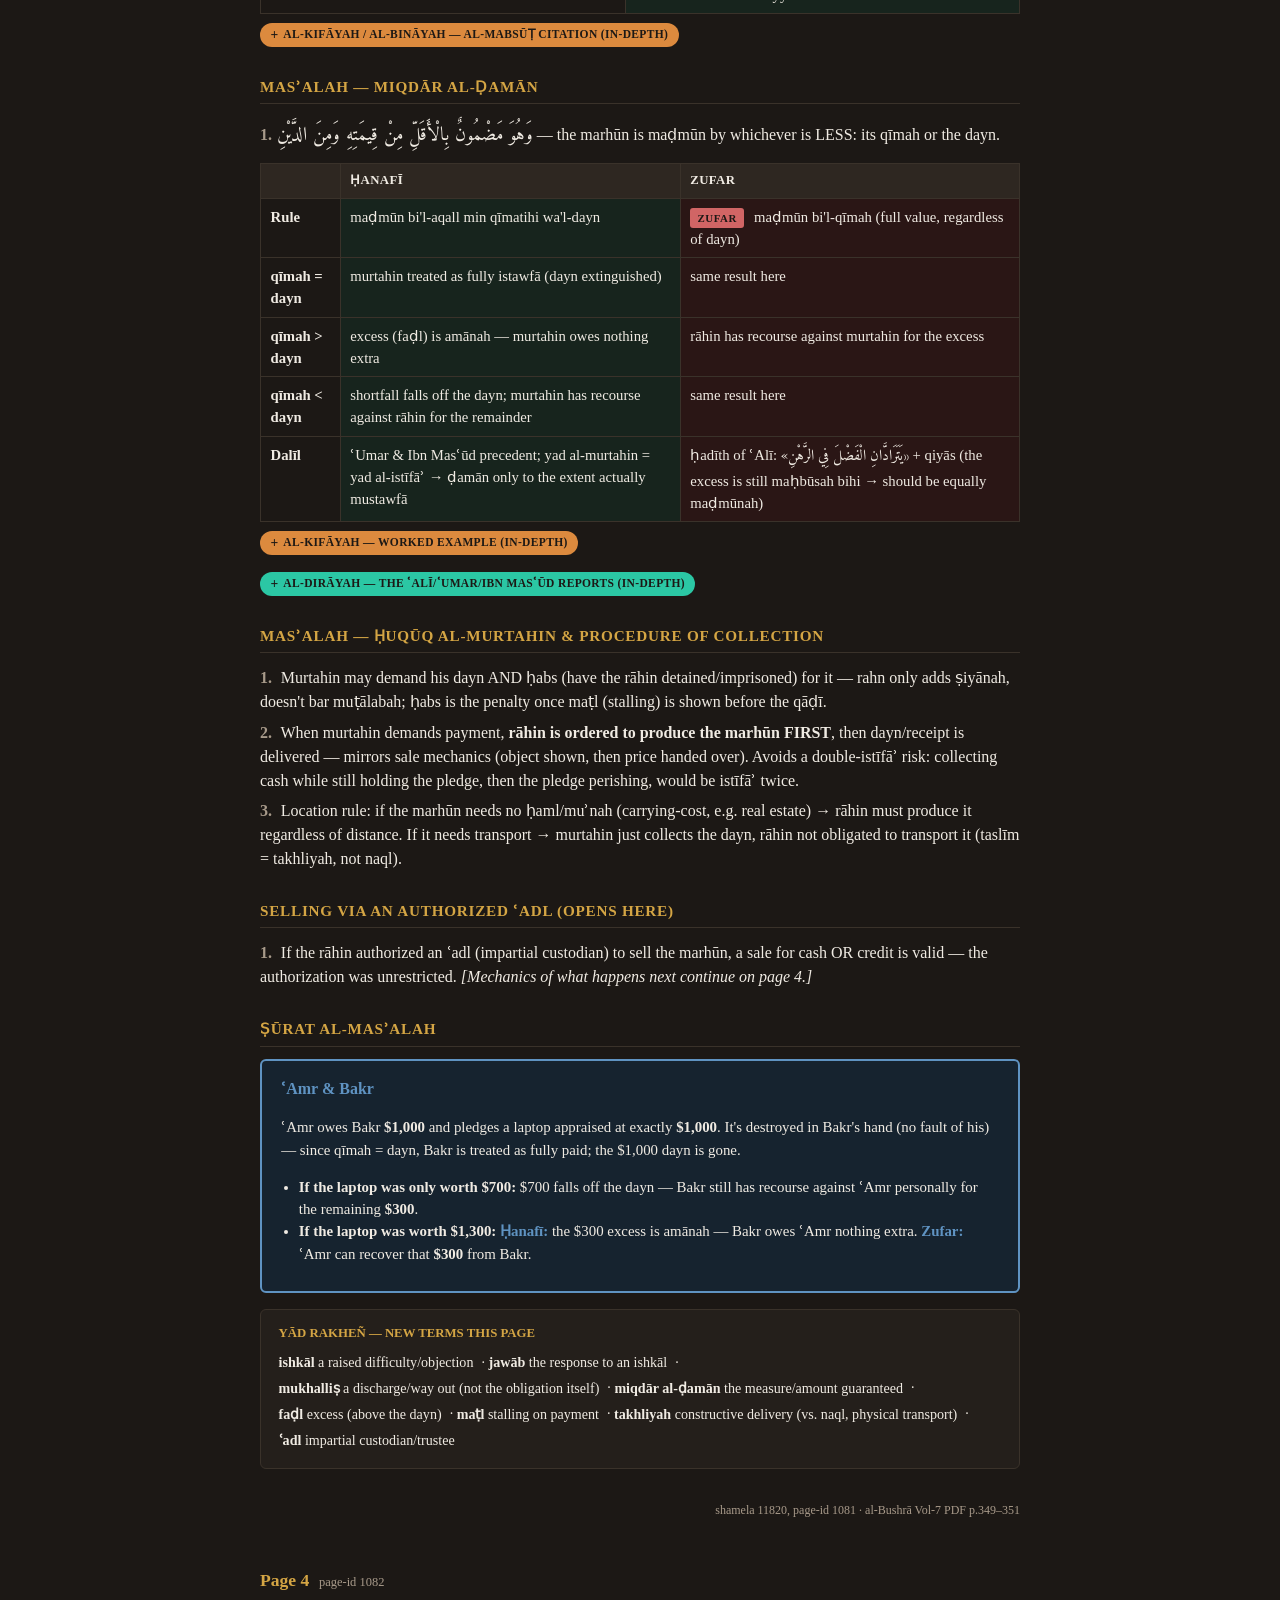
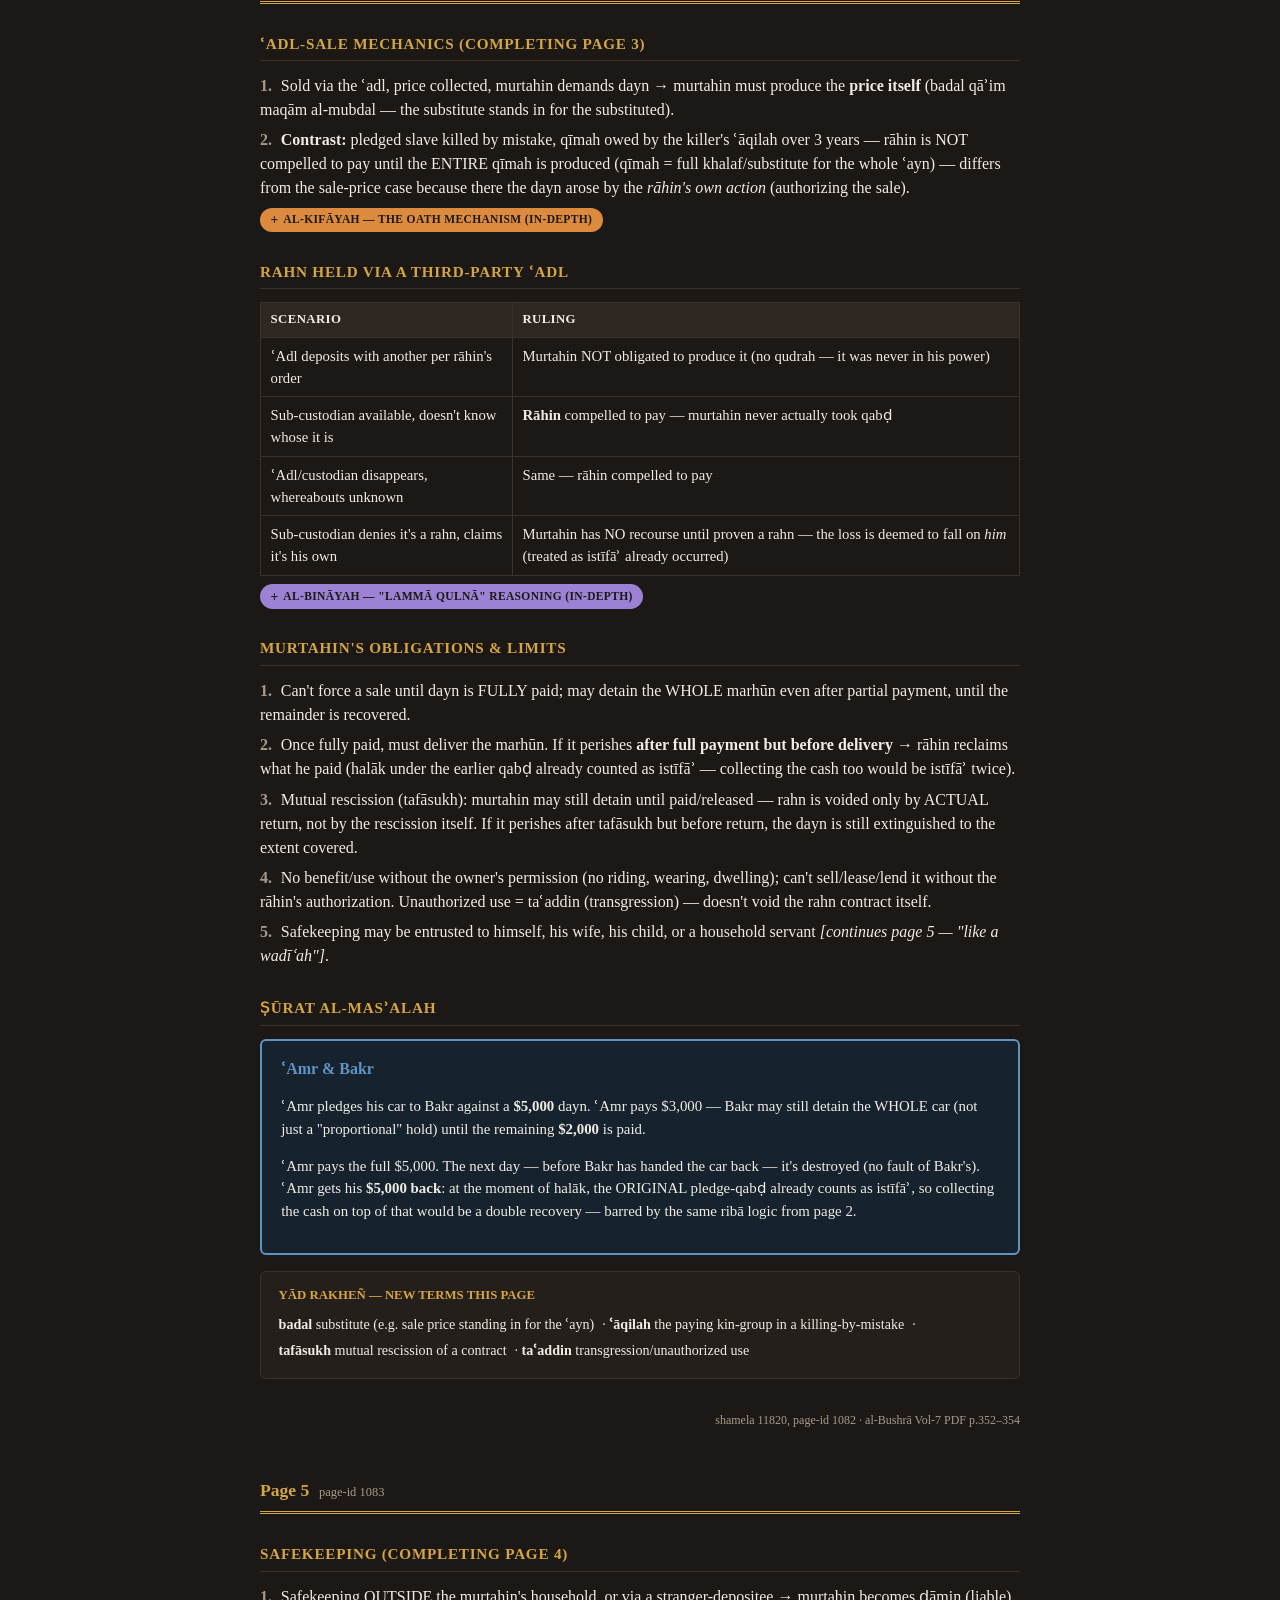
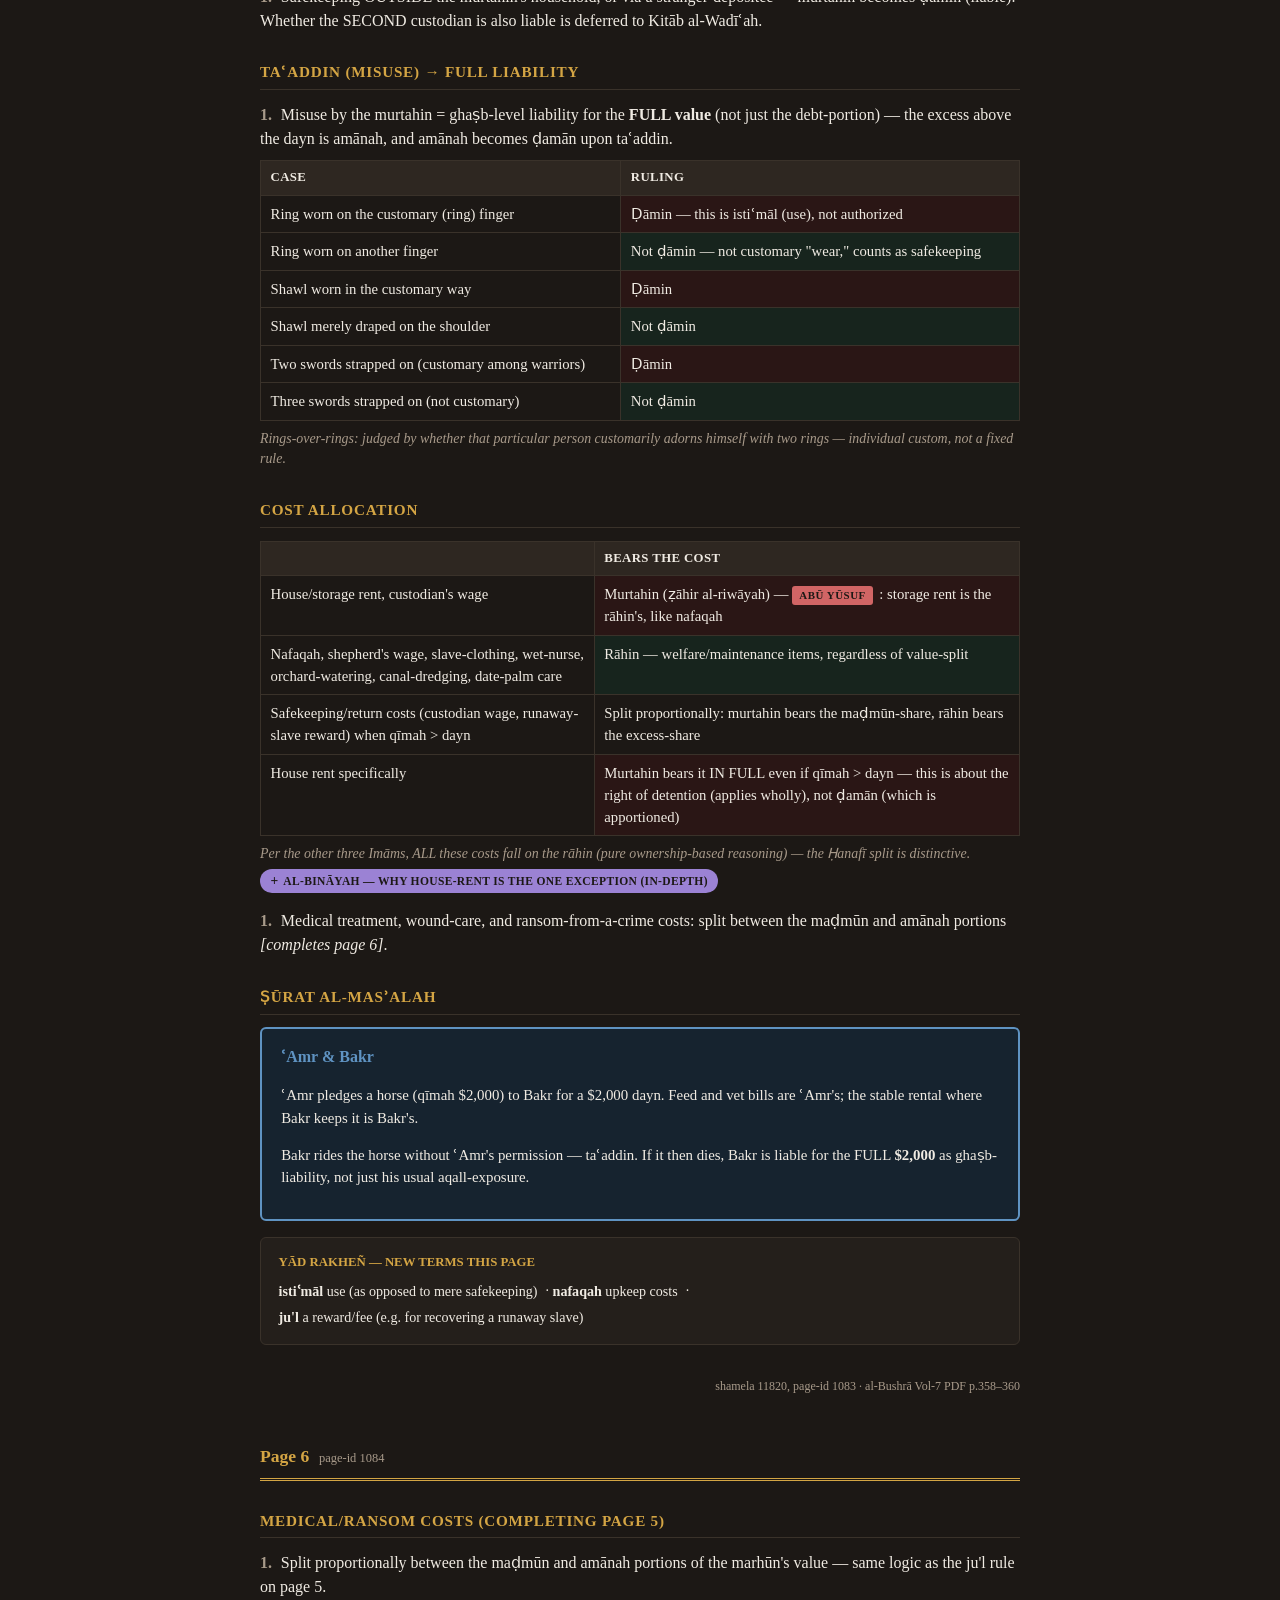
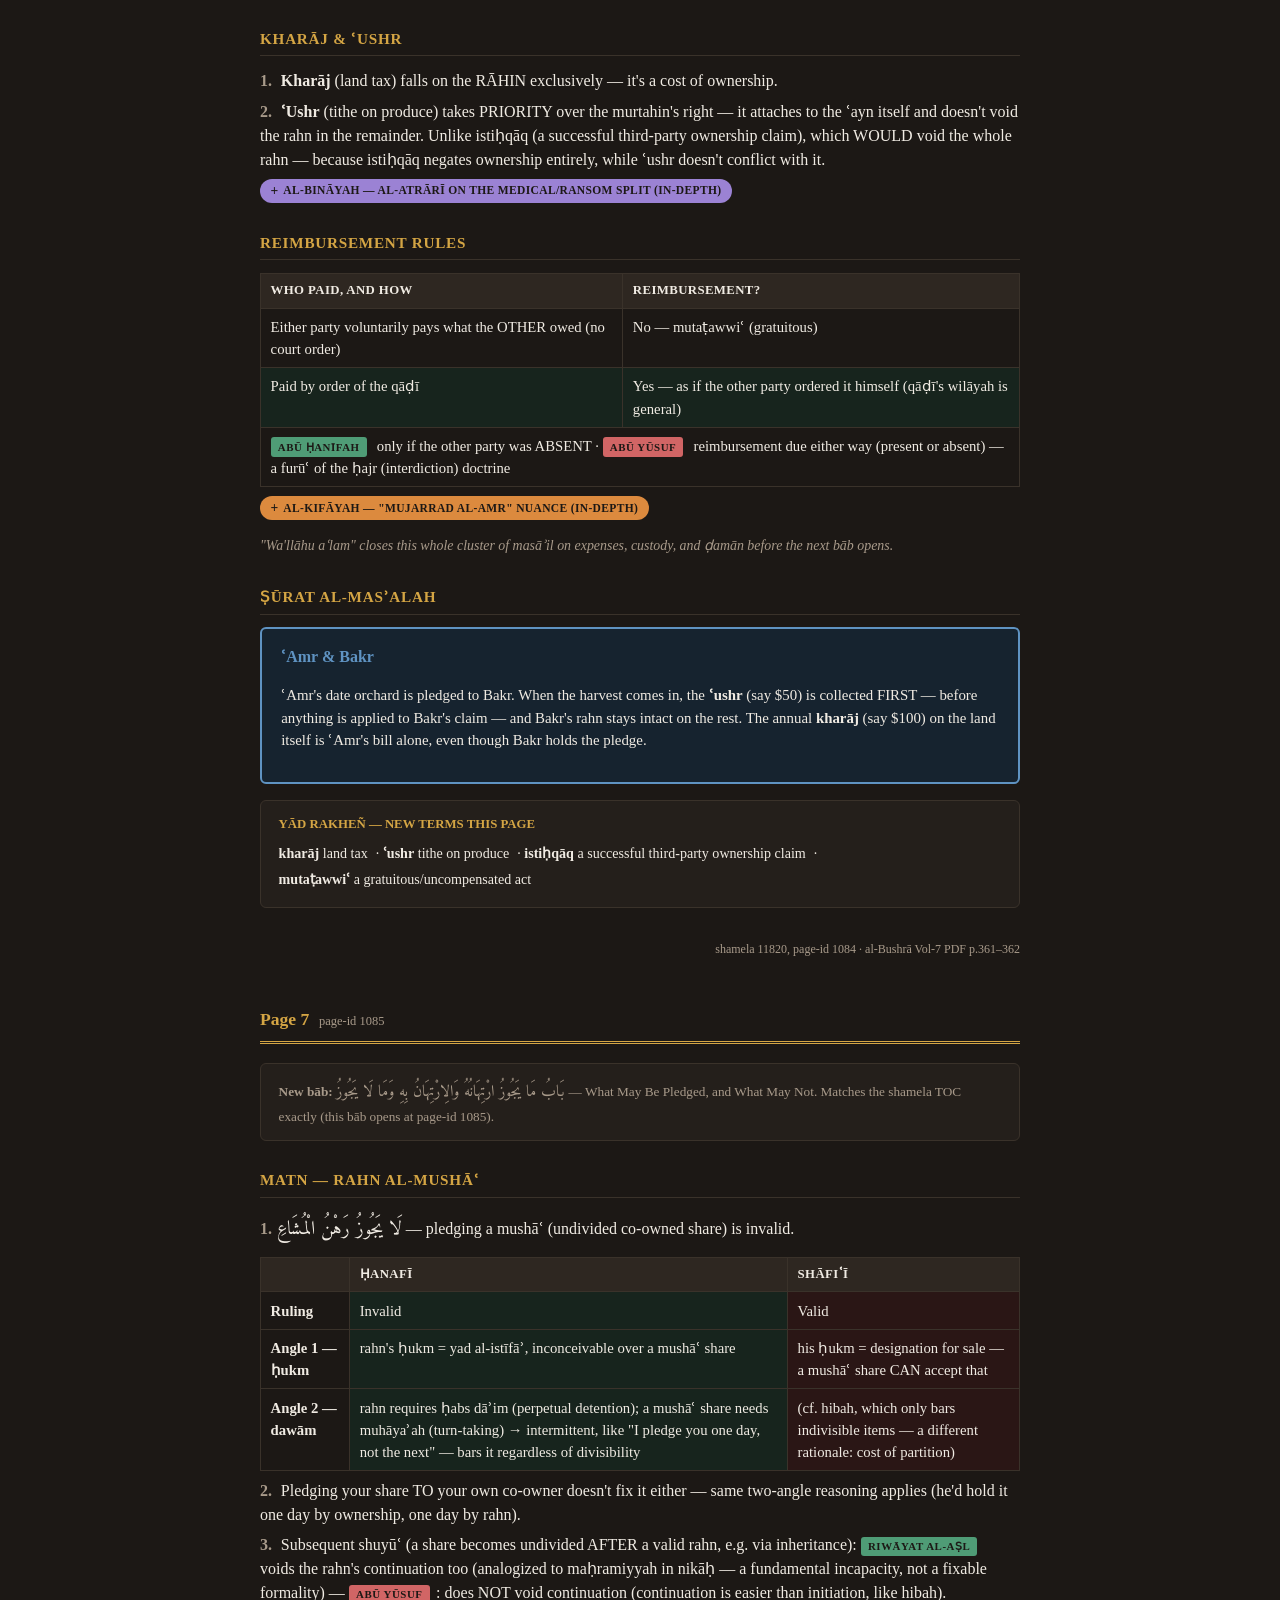
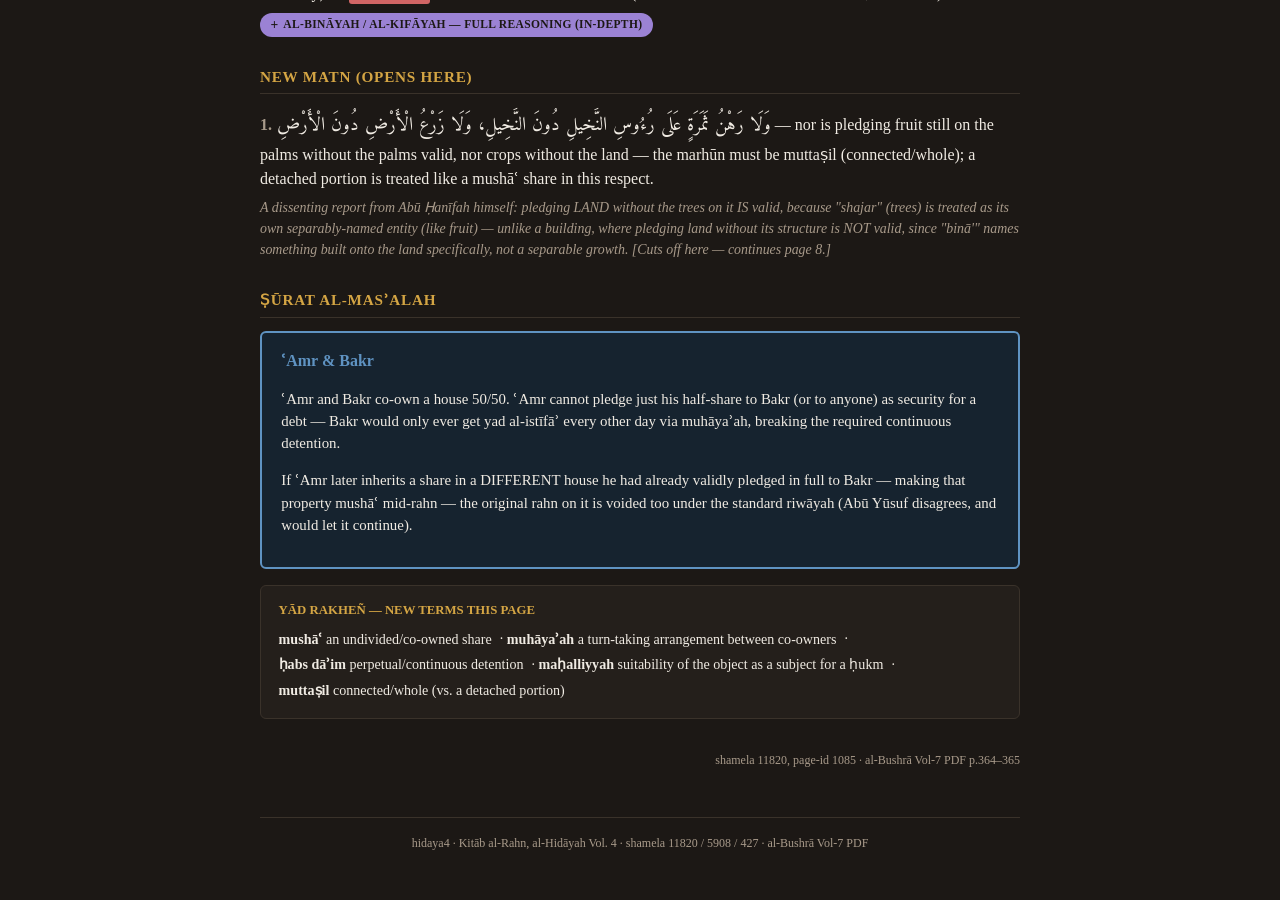
==== commit d80116d4: "Update study site 2026-07-16 00:29" ====
--- a/index.html
+++ b/index.html
@@ -367,10 +367,11 @@
 <div class="point"><span class="num">1.</span><span class="arabic">قَالَ: «وَلَا يَصِحُّ الرَّهْنُ إِلَّا بِدَيْنٍ مَضْمُونٍ»</span> — rahn is valid only against a dayn maḍmūn. Sharḥ: ḥukmuhu = thubūt yad al-istīfāʾ, and istīfāʾ presupposes an established wujūb.</div>
 
 <details class="indepth">
-  <summary>Objection + response — in-depth</summary>
-  <div class="indepth-body">
-    <p><b>Objection:</b> this wording seems to exclude rahn taken against aʿyān maḍmūnah bi-anfusihā (e.g. a ghaṣb-claim on a specific object) — such rahn is valid even though there's technically no "dayn" yet.</p>
-    <p><b>Response</b> (per the majority of the mashāyikh): the wājib aṣlī in such cases is actually the <b>qīmah</b> (value) — returning the ʿayn itself is merely a mukhalliṣ (a way out/discharge), not the obligation itself — and that qīmah-obligation <i>is</i> a dayn. Proof: kafālah is valid for such claims too, and kafālah requires a dayn-type obligation. Even though the qīmah-obligation only becomes "due" after halāk, it becomes obligatory at the moment of halāk by virtue of the prior qabḍ — which is why its value is assessed as of [the day of that qabḍ — cuts off, continues page 3].</p>
+  <summary>Ishkāl + jawāb — in-depth</summary>
+  <div class="indepth-body">
+    <p>The muḥaqqiq's own marginal gloss labels this exchange explicitly: "yadkhulu ʿalā hādhā al-lafẓ..." is glossed <b>"ay yushkil"</b> (i.e., this raises an ishkāl/difficulty), and "wa-yumkinu an yuqāla..." is glossed <b>"fī'l-jawāb"</b> (by way of response) — a named Ishkāl→Jawāb pair, not just a loose aside.</p>
+    <p><b>al-Ishkāl:</b> this wording ("lā yaṣiḥḥu al-rahn illā bi-dayn maḍmūn") seems to exclude rahn taken against aʿyān maḍmūnah bi-anfusihā (e.g. a ghaṣb-claim on a specific object) — such rahn is valid even though there's technically no "dayn" yet.</p>
+    <p><b>al-Jawāb</b> (per the majority of the mashāyikh): the wājib aṣlī in such cases is actually the <b>qīmah</b> (value) — returning the ʿayn itself is merely a mukhalliṣ (a way out/discharge), not the obligation itself — and that qīmah-obligation <i>is</i> a dayn. Proof: kafālah is valid for such claims too, and kafālah requires a dayn-type obligation. Even though the qīmah-obligation only becomes "due" after halāk, it becomes obligatory at the moment of halāk by virtue of the prior qabḍ — which is why its value is assessed as of [the day of that qabḍ — cuts off, full resolution on page 3 via al-Mabsūṭ's three-way classification].</p>
   </div>
 </details>
 
@@ -397,7 +398,24 @@
 <section id="page3">
 <h2 class="page-marker"><span class="n">Page 3</span><span class="meta">page-id 1081</span></h2>
 
-<div class="sources-box">Closes the ghaṣb-claim objection from page 2 (qīmah of a maḍmūn-bi-nafsihā ʿayn is a mukhalliṣ, not the wājib itself — al-Bāsiṭ's three-way split of ʿayn-rahn cases). Then opens the central ruling this whole rebuttal was building toward: <b>exactly how much</b> of the dayn is extinguished when the marhūn perishes.</div>
+<div class="sources-box">Closes the "dayn maḍmūn" matn from the end of page 2, then opens the central ruling this whole rebuttal was building toward: <b>exactly how much</b> of the dayn is extinguished when the marhūn perishes.</div>
+
+<h2>Completing Page 2 — Dayn Maḍmūn (the ghaṣb-claim case)</h2>
+<div class="point"><span class="num">1.</span> Recap: page 2 ended mid-response to the objection that "lā yaṣiḥḥu al-rahn illā bi-dayn maḍmūn" seems to exclude pledging against a ghaṣb-claim (no "dayn" yet exists). Response: the wājib aṣlī there is the qīmah, which IS a dayn — returning the ʿayn is just a mukhalliṣ (way out), not the obligation itself.</div>
+
+<table>
+<tr><th>al-Mabsūṭ's 3-way split of "rahn against an ʿayn"</th><th>Ruling</th></tr>
+<tr><td>Against an ʿayn that is amānah (no ḍamān attached at all)</td><td class="khilaf-cell">Bāṭil — rahn's mujib is yad al-istīfāʾ over the ʿayn; an amānah-holder's right is limited to that specific ʿayn, with no value-substitute path to recover from</td></tr>
+<tr><td>Against an ʿayn maḍmūnah bi-ghayrihā (guaranteed via something ELSE) — e.g. a sold item still with the seller, guaranteed by the thaman</td><td class="khilaf-cell">Also not allowed — it's already guaranteed via a substitute, not by itself</td></tr>
+<tr><td>Against an ʿayn maḍmūnah bi-nafsihā (guaranteed by itself) — e.g. a ghaṣb claim</td><td class="hanafi-cell">Valid — mūjib al-ʿaqd is: return the ʿayn if possible, else return its qīmah; that qīmah-obligation IS a dayn, recoverable from the marhūn's māliyyah</td></tr>
+</table>
+
+<details class="indepth kifayah">
+  <summary>al-Kifāyah / al-Bināyah — al-Mabsūṭ citation (in-depth)</summary>
+  <div class="indepth-body">
+    <p>This three-way split is quoted from al-Sarakhsī's al-Mabsūṭ. The middle case (madmūnah bi-ghayrihā) is the one that most needs unpacking: a mabīʿ still sitting in the seller's hand before the buyer pays is already "guaranteed" — but via the thaman (the price owed), not via the ʿayn itself standing on its own as a dayn-generating claim. Since that guarantee-relationship is already occupied by something else, it can't ALSO serve as the basis for a NEW rahn. Only the third case — a pure ghaṣb-claim, where the ʿayn's own value directly becomes the fallback obligation — generates the kind of freestanding "dayn" that rahn requires. [al-Kifāyah 73/9] [al-Bināyah 559–560/11]</p>
+  </div>
+</details>
 
 <h2>Masʾalah — Miqdār al-Ḍamān</h2>
 <div class="point"><span class="num">1.</span><span class="arabic">وَهُوَ مَضْمُونٌ بِالْأَقَلِّ مِنْ قِيمَتِهِ وَمِنَ الدَّيْنِ</span> — the marhūn is maḍmūn by whichever is LESS: its qīmah or the dayn.</div>
@@ -449,6 +467,9 @@
 
 <div class="yaad">
   <h4>Yād Rakheñ — new terms this page</h4>
+  <span class="term"><b>ishkāl</b> a raised difficulty/objection</span>·
+  <span class="term"><b>jawāb</b> the response to an ishkāl</span>·
+  <span class="term"><b>mukhalliṣ</b> a discharge/way out (not the obligation itself)</span>·
   <span class="term"><b>miqdār al-ḍamān</b> the measure/amount guaranteed</span>·
   <span class="term"><b>faḍl</b> excess (above the dayn)</span>·
   <span class="term"><b>maṭl</b> stalling on payment</span>·
@@ -466,6 +487,13 @@
 <div class="point"><span class="num">1.</span> Sold via the ʿadl, price collected, murtahin demands dayn → murtahin must produce the <b>price itself</b> (badal qāʾim maqām al-mubdal — the substitute stands in for the substituted).</div>
 <div class="point"><span class="num">2.</span> <b>Contrast:</b> pledged slave killed by mistake, qīmah owed by the killer's ʿāqilah over 3 years — rāhin is NOT compelled to pay until the ENTIRE qīmah is produced (qīmah = full khalaf/substitute for the whole ʿayn) — differs from the sale-price case because there the dayn arose by the <i>rāhin's own action</i> (authorizing the sale).</div>
 
+<details class="indepth kifayah">
+  <summary>al-Kifāyah — the oath mechanism (in-depth)</summary>
+  <div class="indepth-body">
+    <p>An added nuance: when the rāhin disputes that the marhūn has perished (e.g. he's told it was sold but doubts the murtahin), the <b>murtahin swears an oath</b> that it has not perished, if the rāhin demands it — because the marhūn is ghāʾib (not physically present for immediate verification), so its halāk remains a live possibility (yaḥtamilu halākuhu). Once the murtahin takes the oath, the dayn must be paid. [al-Kifāyah 77/9] [al-ʿInāyah 77/9] [al-Bināyah 565/11]</p>
+  </div>
+</details>
+
 <h2>Rahn Held via a Third-Party ʿAdl</h2>
 <table>
 <tr><th>Scenario</th><th>Ruling</th></tr>
@@ -474,6 +502,13 @@
 <tr><td>ʿAdl/custodian disappears, whereabouts unknown</td><td>Same — rāhin compelled to pay</td></tr>
 <tr><td>Sub-custodian denies it's a rahn, claims it's his own</td><td>Murtahin has NO recourse until proven a rahn — the loss is deemed to fall on <i>him</i> (treated as istīfāʾ already occurred)</td></tr>
 </table>
+
+<details class="indepth binayah">
+  <summary>al-Bināyah — "lammā qulnā" reasoning (in-depth)</summary>
+  <div class="indepth-body">
+    <p>The Ḥanafī reasoning behind the last row: once the sub-custodian juḥida (denies/disowns) the rahn and claims it as his own property, the property is deemed tawiya (irrecoverably lost) — and that loss falls on the <b>murtahin</b>, not the rāhin, because it was the murtahin's chain of custody (via his own ʿadl) that let it end up there. So istīfāʾ of the dayn is treated as having already been realized through that loss, and the murtahin no longer owns a claim to demand it again. This is the same "yad al-istīfāʾ" logic driving every ruling on this page — his hand is a recovery-oriented hand, so the risk of losing that hand's grip falls on him. [al-Kifāyah 78/9] [al-ʿInāyah 78/9]</p>
+  </div>
+</details>
 
 <h2>Murtahin's Obligations &amp; Limits</h2>
 <div class="point"><span class="num">1.</span> Can't force a sale until dayn is FULLY paid; may detain the WHOLE marhūn even after partial payment, until the remainder is recovered.</div>
@@ -530,6 +565,13 @@
 </table>
 <div class="nukta">Per the other three Imāms, ALL these costs fall on the rāhin (pure ownership-based reasoning) — the Ḥanafī split is distinctive.</div>
 
+<details class="indepth binayah">
+  <summary>al-Bināyah — why house-rent is the one exception (in-depth)</summary>
+  <div class="indepth-body">
+    <p>Why does house-rent NOT follow the proportional-split rule that governs custodian's-wage and the runaway-slave reward? Because the obligation to pay a ju'l (the recovery-reward) or a wage arises specifically from ḍamān — it's compensation tied to what's guaranteed, so it's apportioned to match. House-rent arises from a different root entirely: the murtahin's ḥaqq al-ḥabs (right of detention), and that right applies to the WHOLE marhūn undivided — there's no "partial detention" of just the maḍmūn-share. Since the obligation follows the right, and the right is whole, the rent obligation is whole too, regardless of how much of the value happens to be amānah. [al-Bināyah 576/11] [al-Kifāyah 80/9]</p>
+  </div>
+</details>
+
 <div class="point"><span class="num">1.</span> Medical treatment, wound-care, and ransom-from-a-crime costs: split between the maḍmūn and amānah portions <em>[completes page 6]</em>.</div>
 
 <h2>Ṣūrat al-Masʾalah</h2>
@@ -559,6 +601,14 @@
 <div class="point"><span class="num">1.</span> <b>Kharāj</b> (land tax) falls on the RĀHIN exclusively — it's a cost of ownership.</div>
 <div class="point"><span class="num">2.</span> <b>ʿUshr</b> (tithe on produce) takes PRIORITY over the murtahin's right — it attaches to the ʿayn itself and doesn't void the rahn in the remainder. Unlike istiḥqāq (a successful third-party ownership claim), which WOULD void the whole rahn — because istiḥqāq negates ownership entirely, while ʿushr doesn't conflict with it.</div>
 
+<details class="indepth binayah">
+  <summary>al-Bināyah — al-Atrārī on the medical/ransom split (in-depth)</summary>
+  <div class="indepth-body">
+    <p>Al-Atrārī's explanation of the medical/ransom-cost split (page 5): the dayn that attaches to the rahn through istihlāk (destructive loss of a limb/part of it) concerns BOTH the rāhin and the murtahin — because a jināyah (injury) to the maḍmūn portion runs the same course as a jināyah against a ḍāmin party, so it falls on his [the murtahin's] own wealth; while a jināyah to the amānah portion runs like a jināyah against a wadīʿah, so it falls on the rāhin. Same value-proportional logic as every other cost-split ruling on this page. [al-Bināyah 577/11]</p>
+    <p><b>Kharāj vs. ʿushr, precisely:</b> kharāj relates to the rāhin's ownership-right from the angle of māliyyah (its monetary burden), not the ʿayn itself — so it stays entirely his. ʿUshr, by contrast, attaches to the ʿayn (what the land produces) and is taken as a priority claim before anything reaches the murtahin — but only reduces the produce, doesn't touch the rahn's validity in what remains, unlike istiḥqāq which unravels the whole thing since a mushtaḥiqq (rightful third-party claimant)'s emergence means the marhūn was never validly the rāhin's to pledge at all. [al-ʿInāyah 81/9] [al-Bināyah 577/11]</p>
+  </div>
+</details>
+
 <h2>Reimbursement Rules</h2>
 <table>
 <tr><th>Who paid, and how</th><th>Reimbursement?</th></tr>
@@ -566,6 +616,14 @@
 <tr><td class="hanafi-cell">Paid by order of the qāḍī</td><td class="hanafi-cell">Yes — as if the other party ordered it himself (qāḍī's wilāyah is general)</td></tr>
 <tr><td colspan="2"><span class="tag hanafi">Abū Ḥanīfah</span> only if the other party was ABSENT · <span class="tag khilaf">Abū Yūsuf</span> reimbursement due either way (present or absent) — a furūʿ of the ḥajr (interdiction) doctrine</td></tr>
 </table>
+
+<details class="indepth kifayah">
+  <summary>al-Kifāyah — "mujarrad al-amr" nuance (in-depth)</summary>
+  <div class="indepth-body">
+    <p>Why does a mere qāḍī-order suffice for recourse, when a private request from the other party might not? Because a qāḍī-litigant can't practically escalate every small expense to court in person — so once he's ordered payment by the qāḍī (whether the other party was present or, per Abū Ḥanīfah's condition, absent and unreachable), it's binding as if the absent guardian/custodian himself had authorized it, since a qāḍī's wilāyah is general. But al-Dhakhīrah adds a caution: a mere bare command to spend, without the qāḍī actually FIXING the obligation onto the rāhin specifically, isn't enough by itself — the ruling has to actually bind the rāhin, not just record that spending was authorized in the abstract. [al-Kifāyah 82/9] [al-Bināyah 578/11]</p>
+  </div>
+</details>
+
 <div class="nukta">"Wa'llāhu aʿlam" closes this whole cluster of masāʾil on expenses, custody, and ḍamān before the next bāb opens.</div>
 
 <h2>Ṣūrat al-Masʾalah</h2>
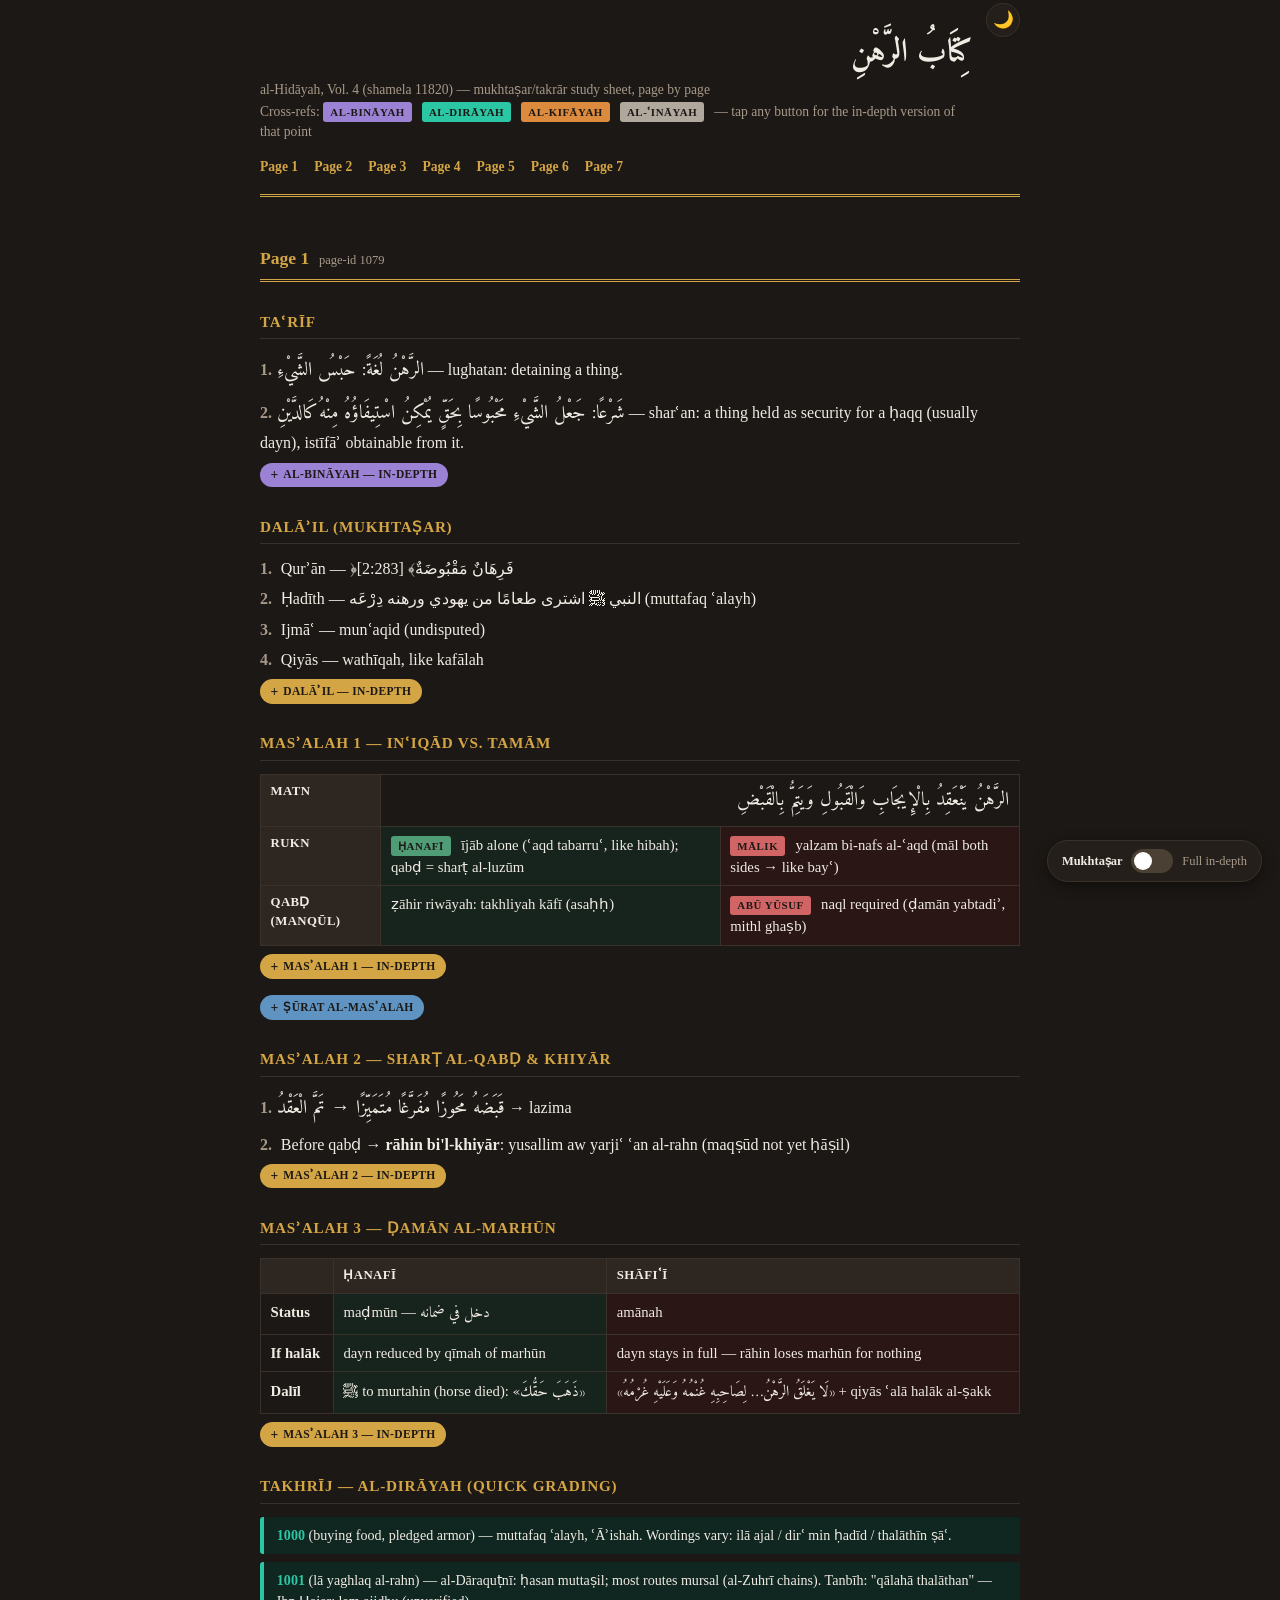
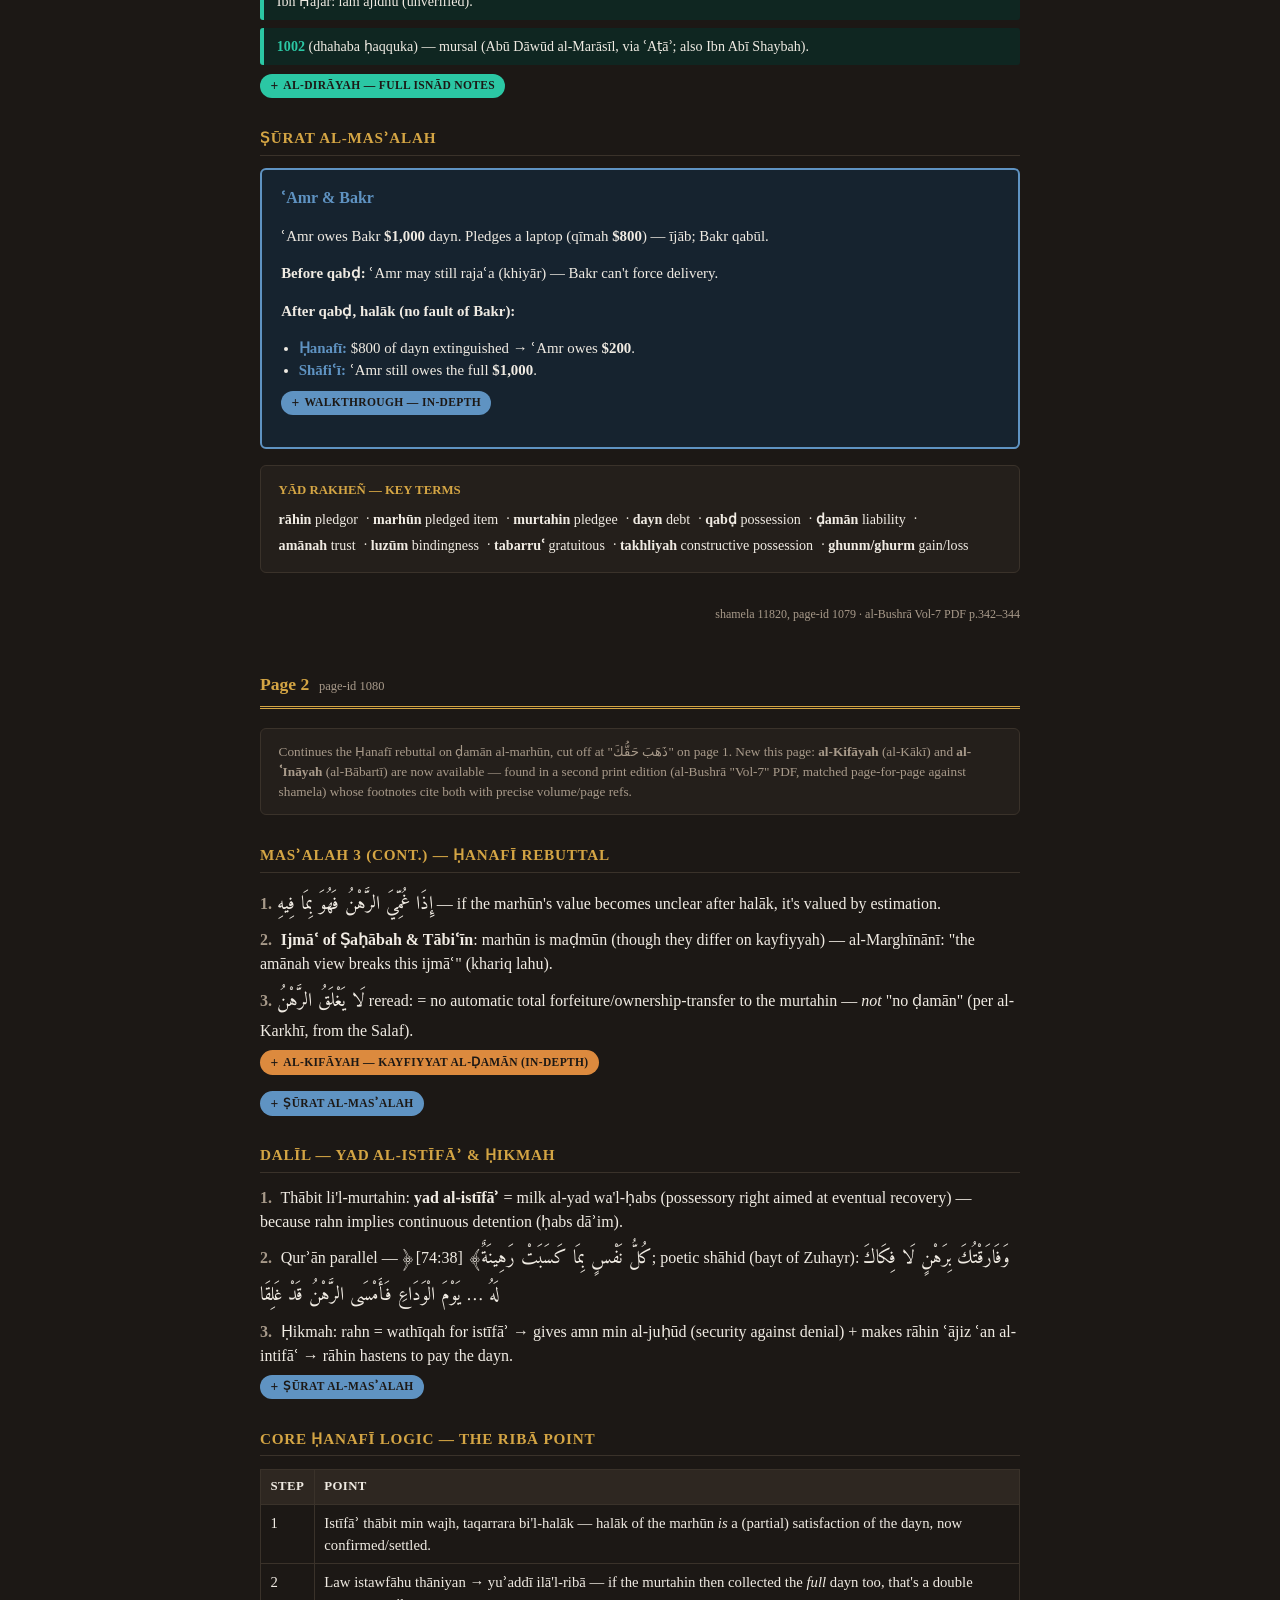
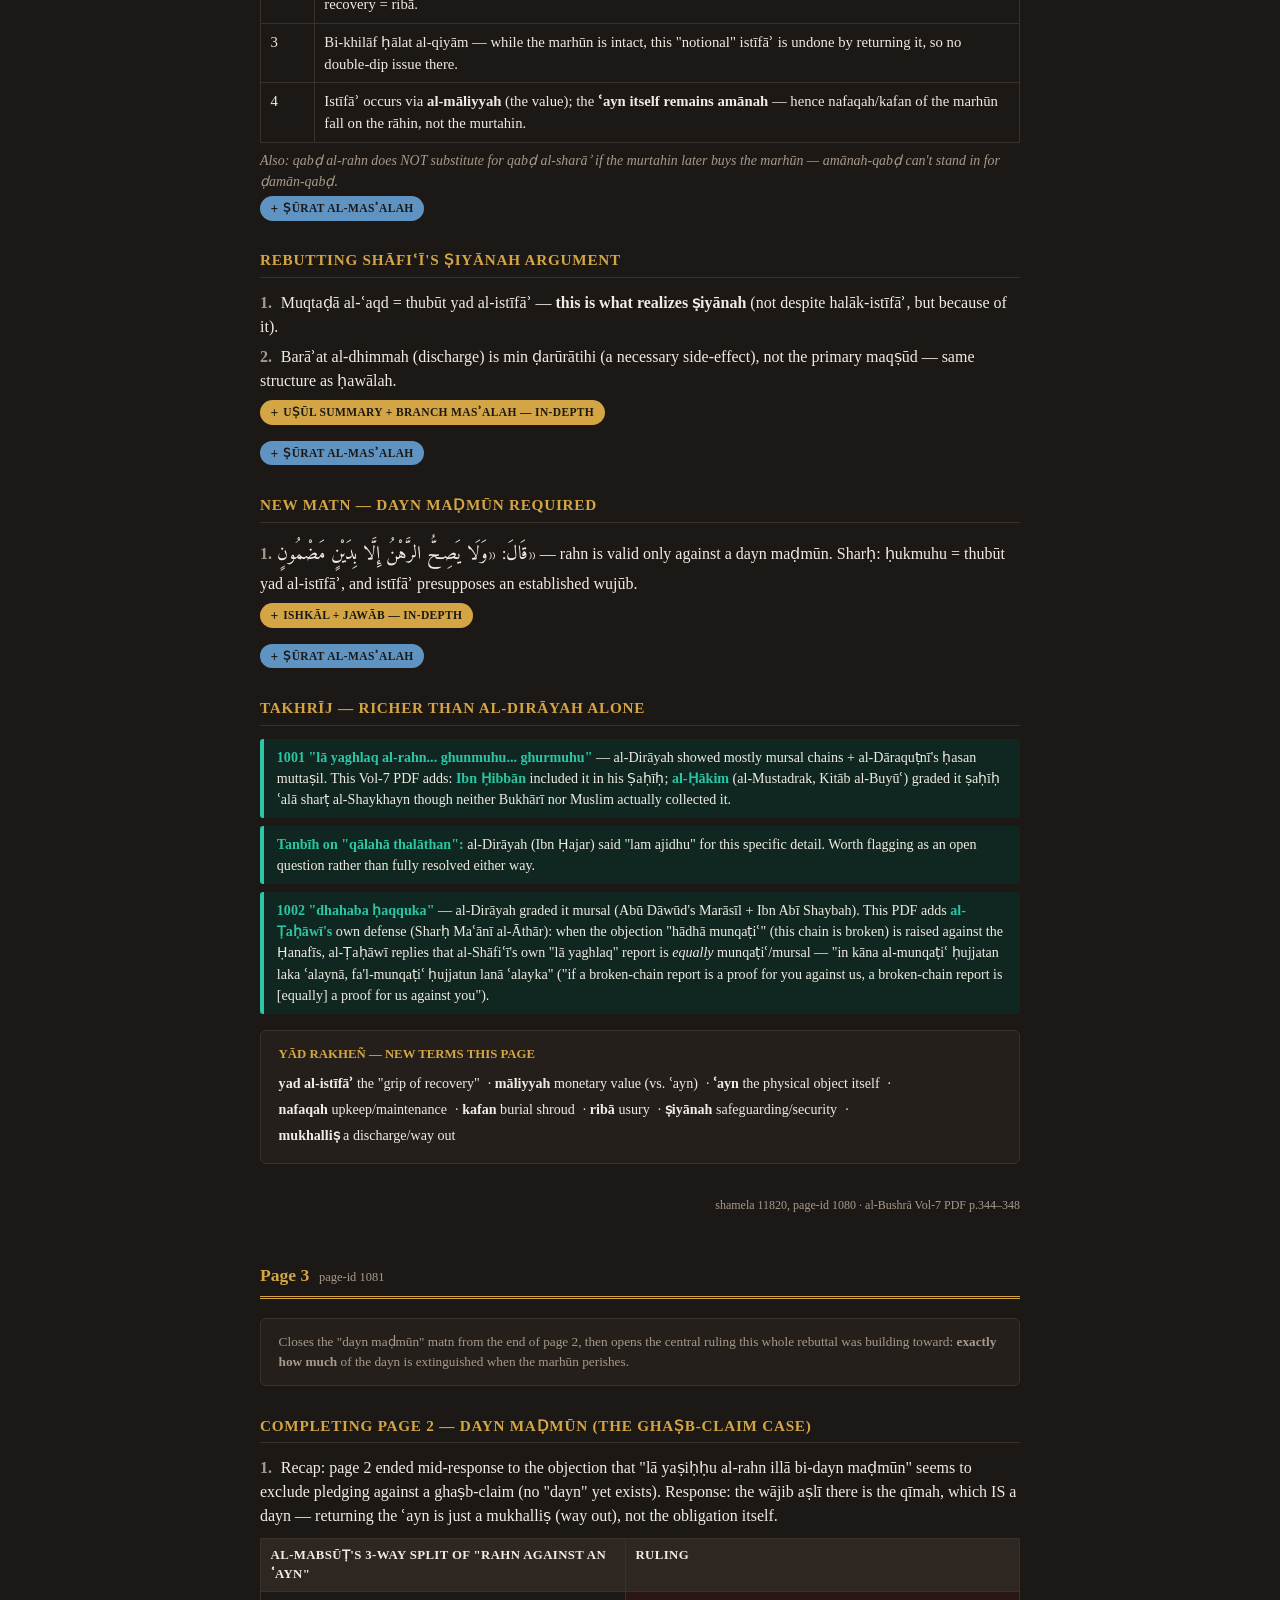
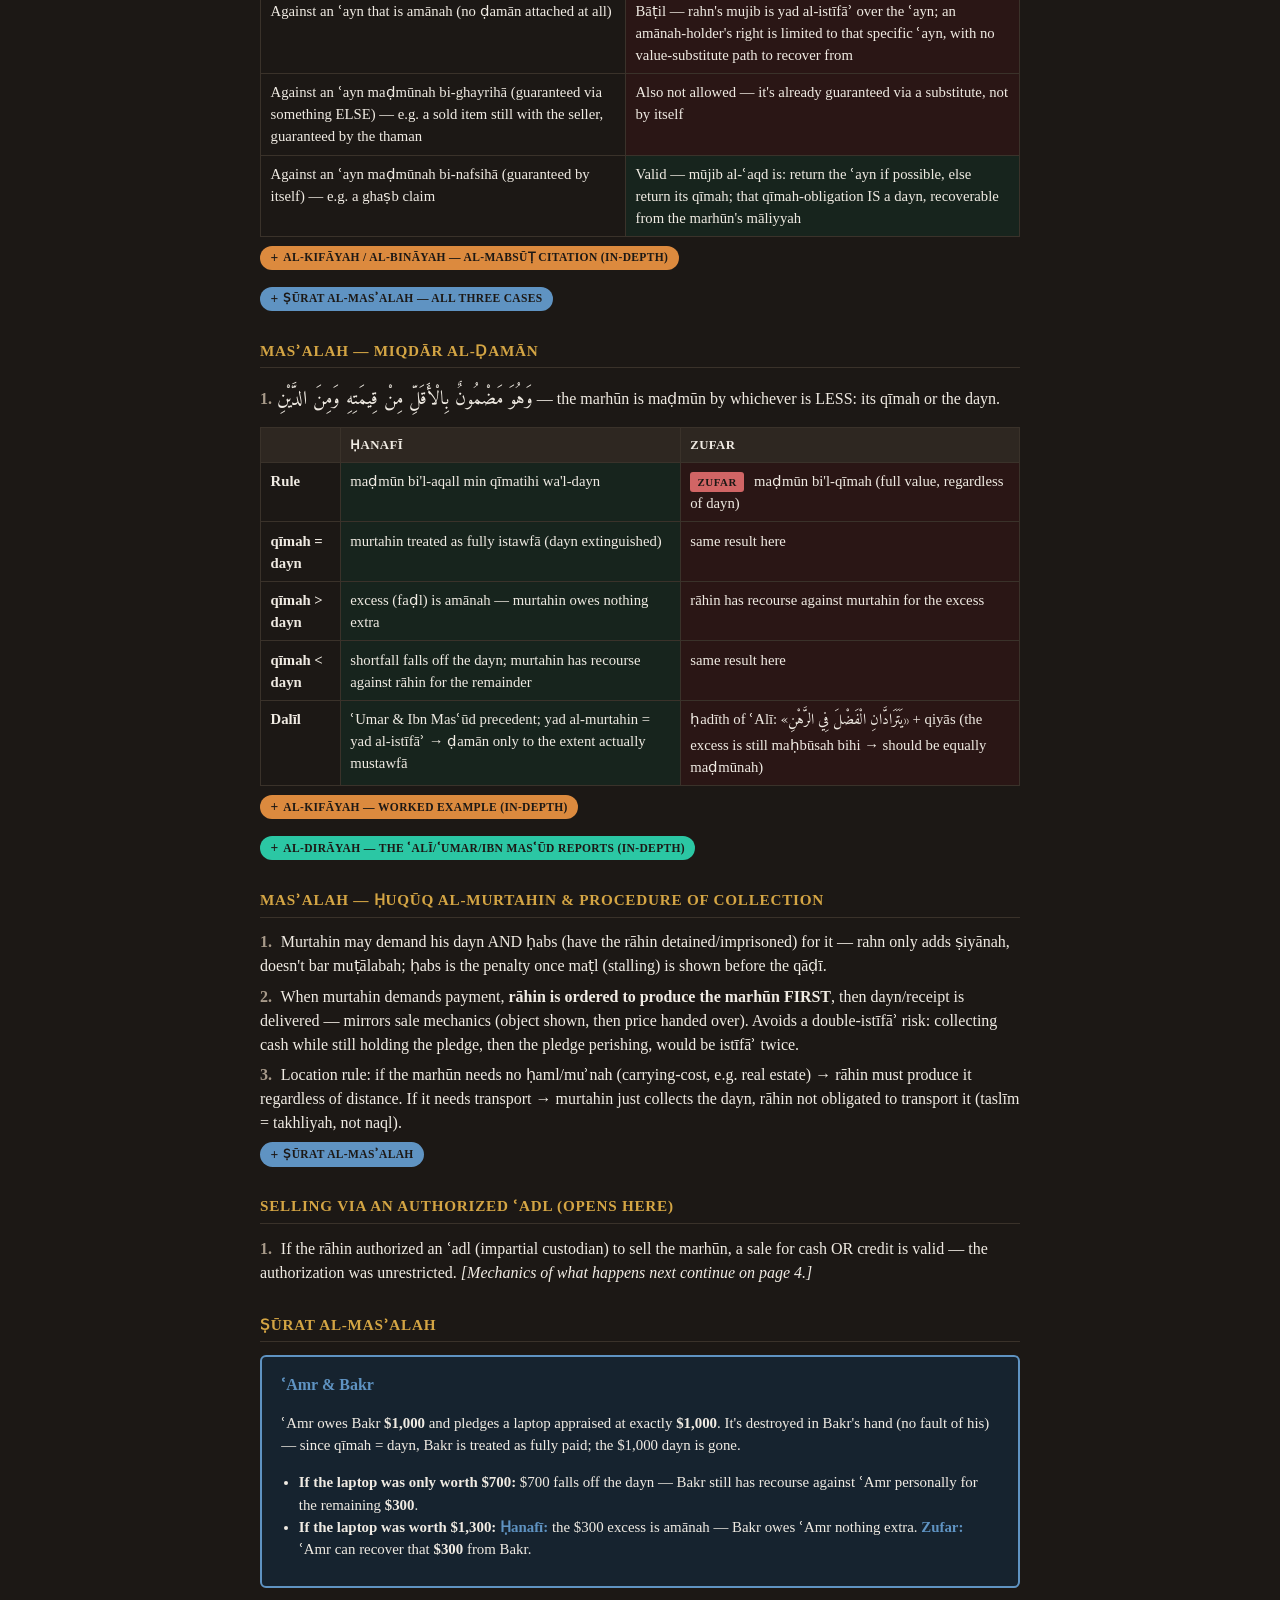
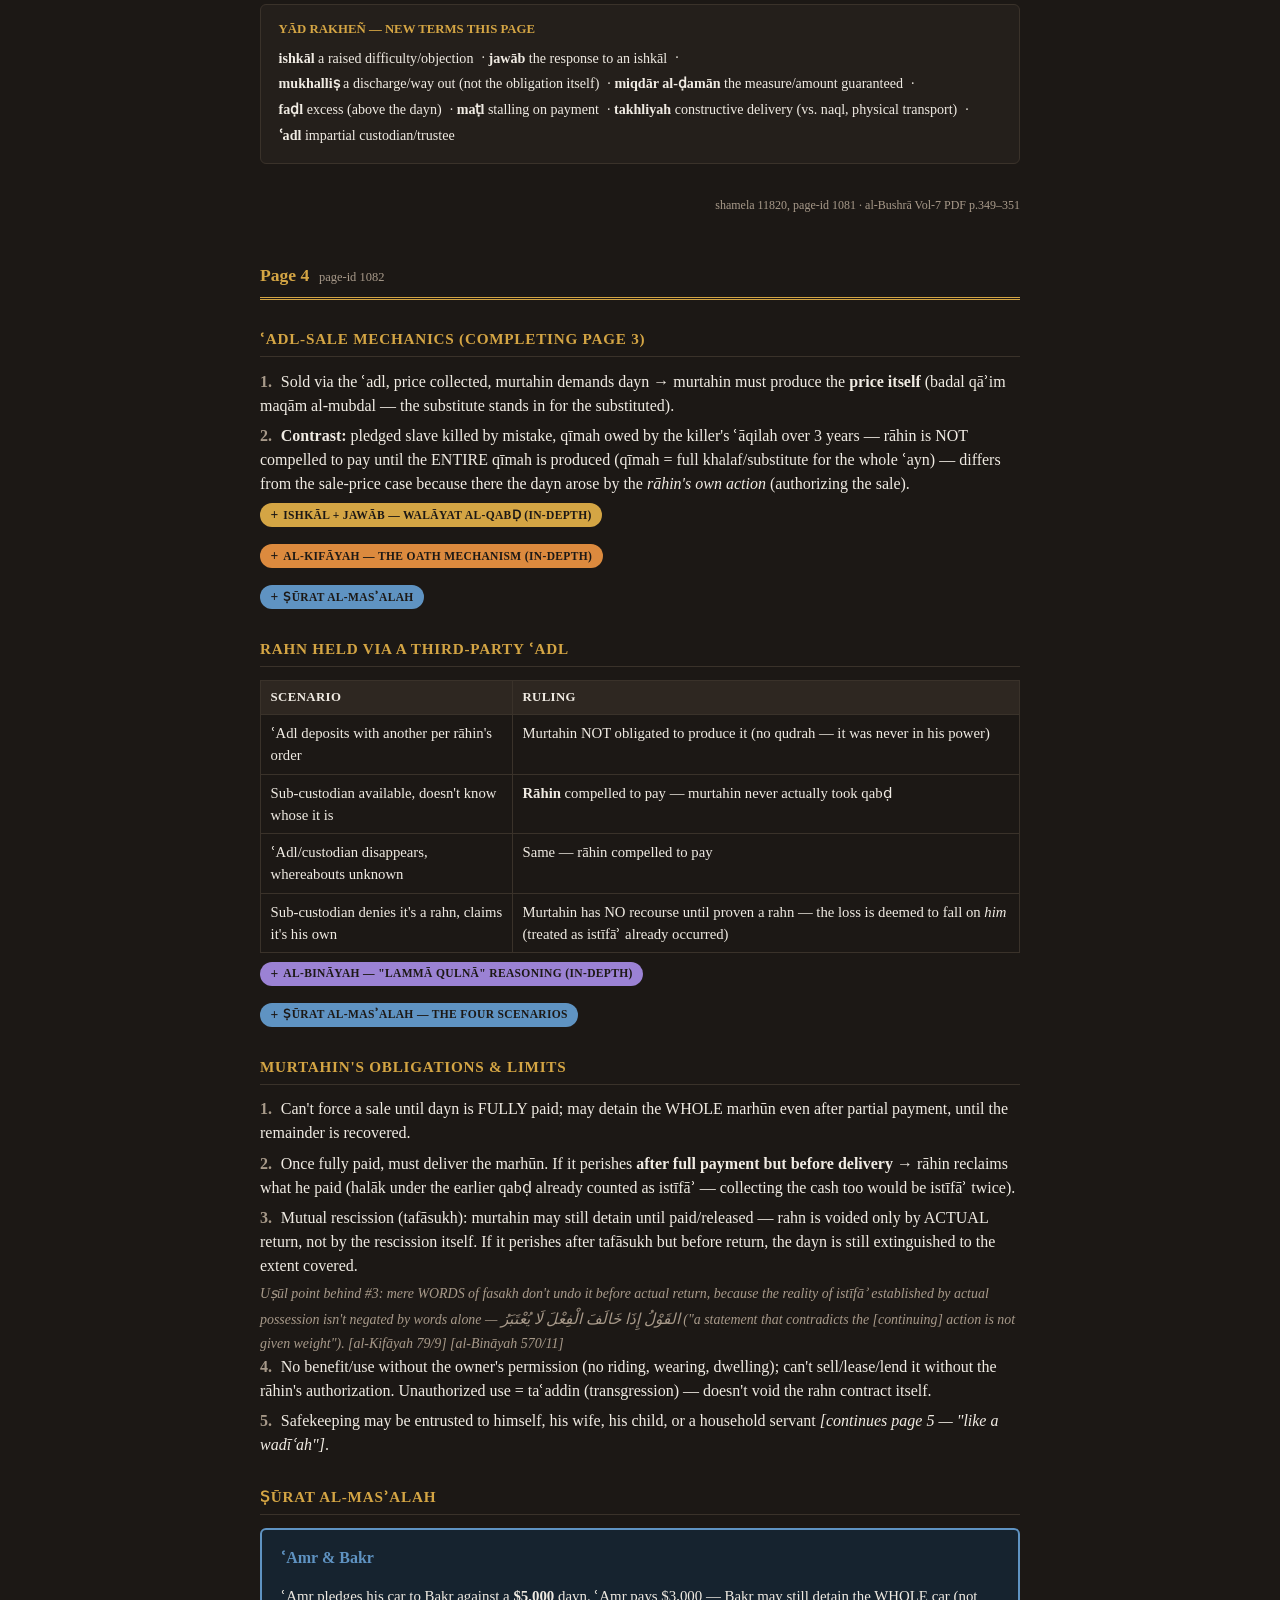
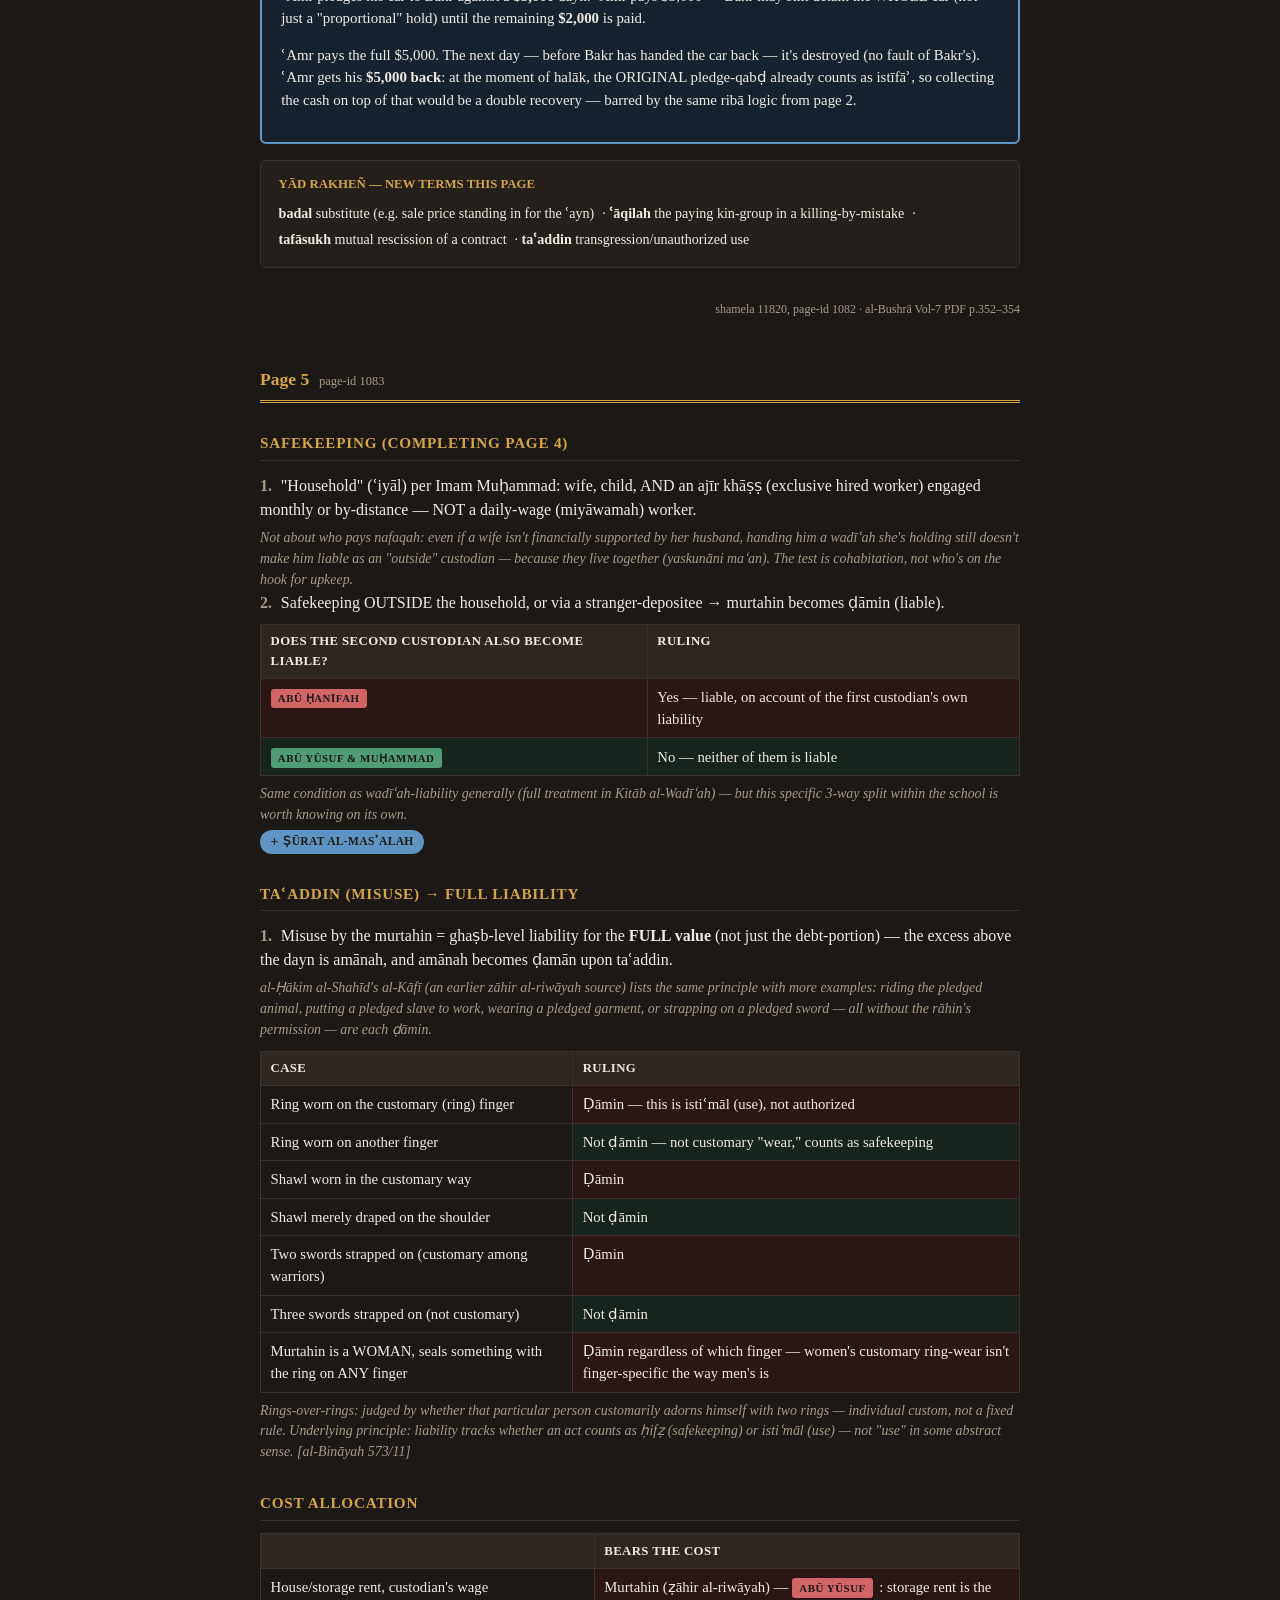
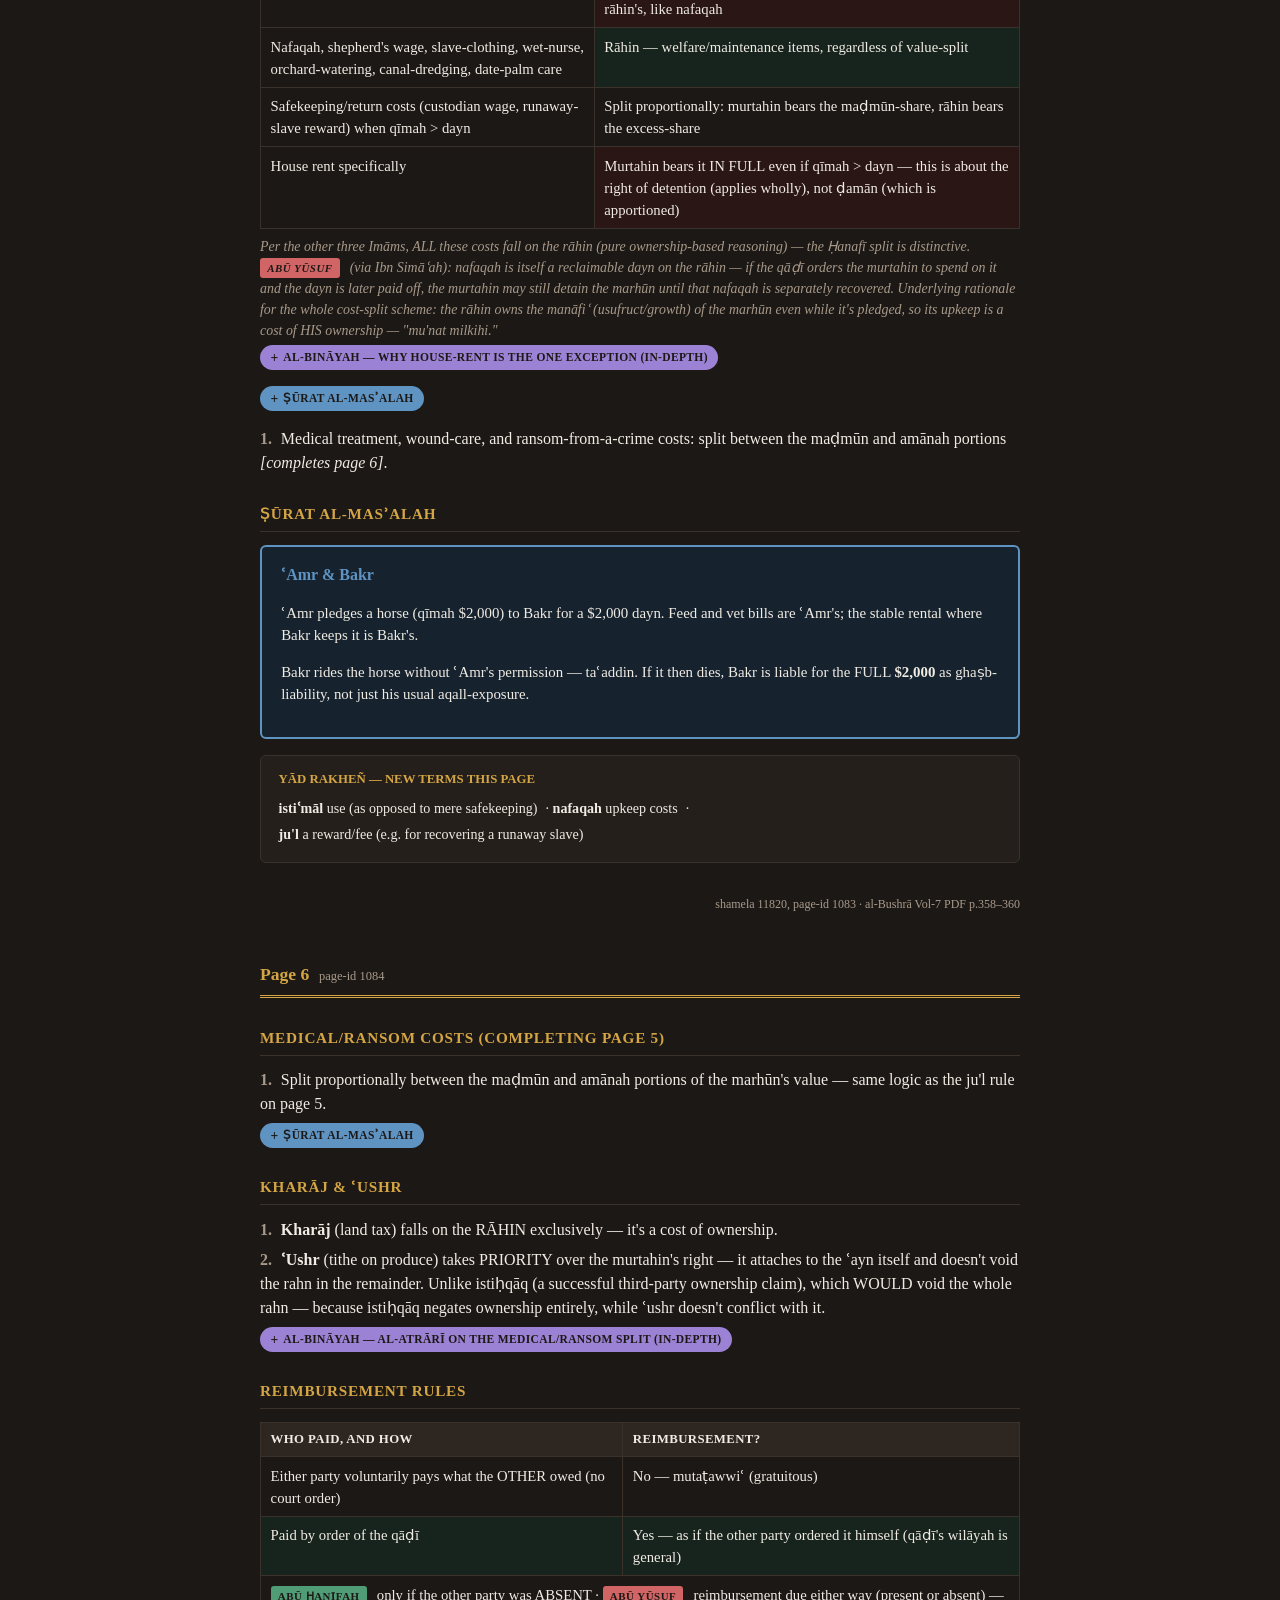
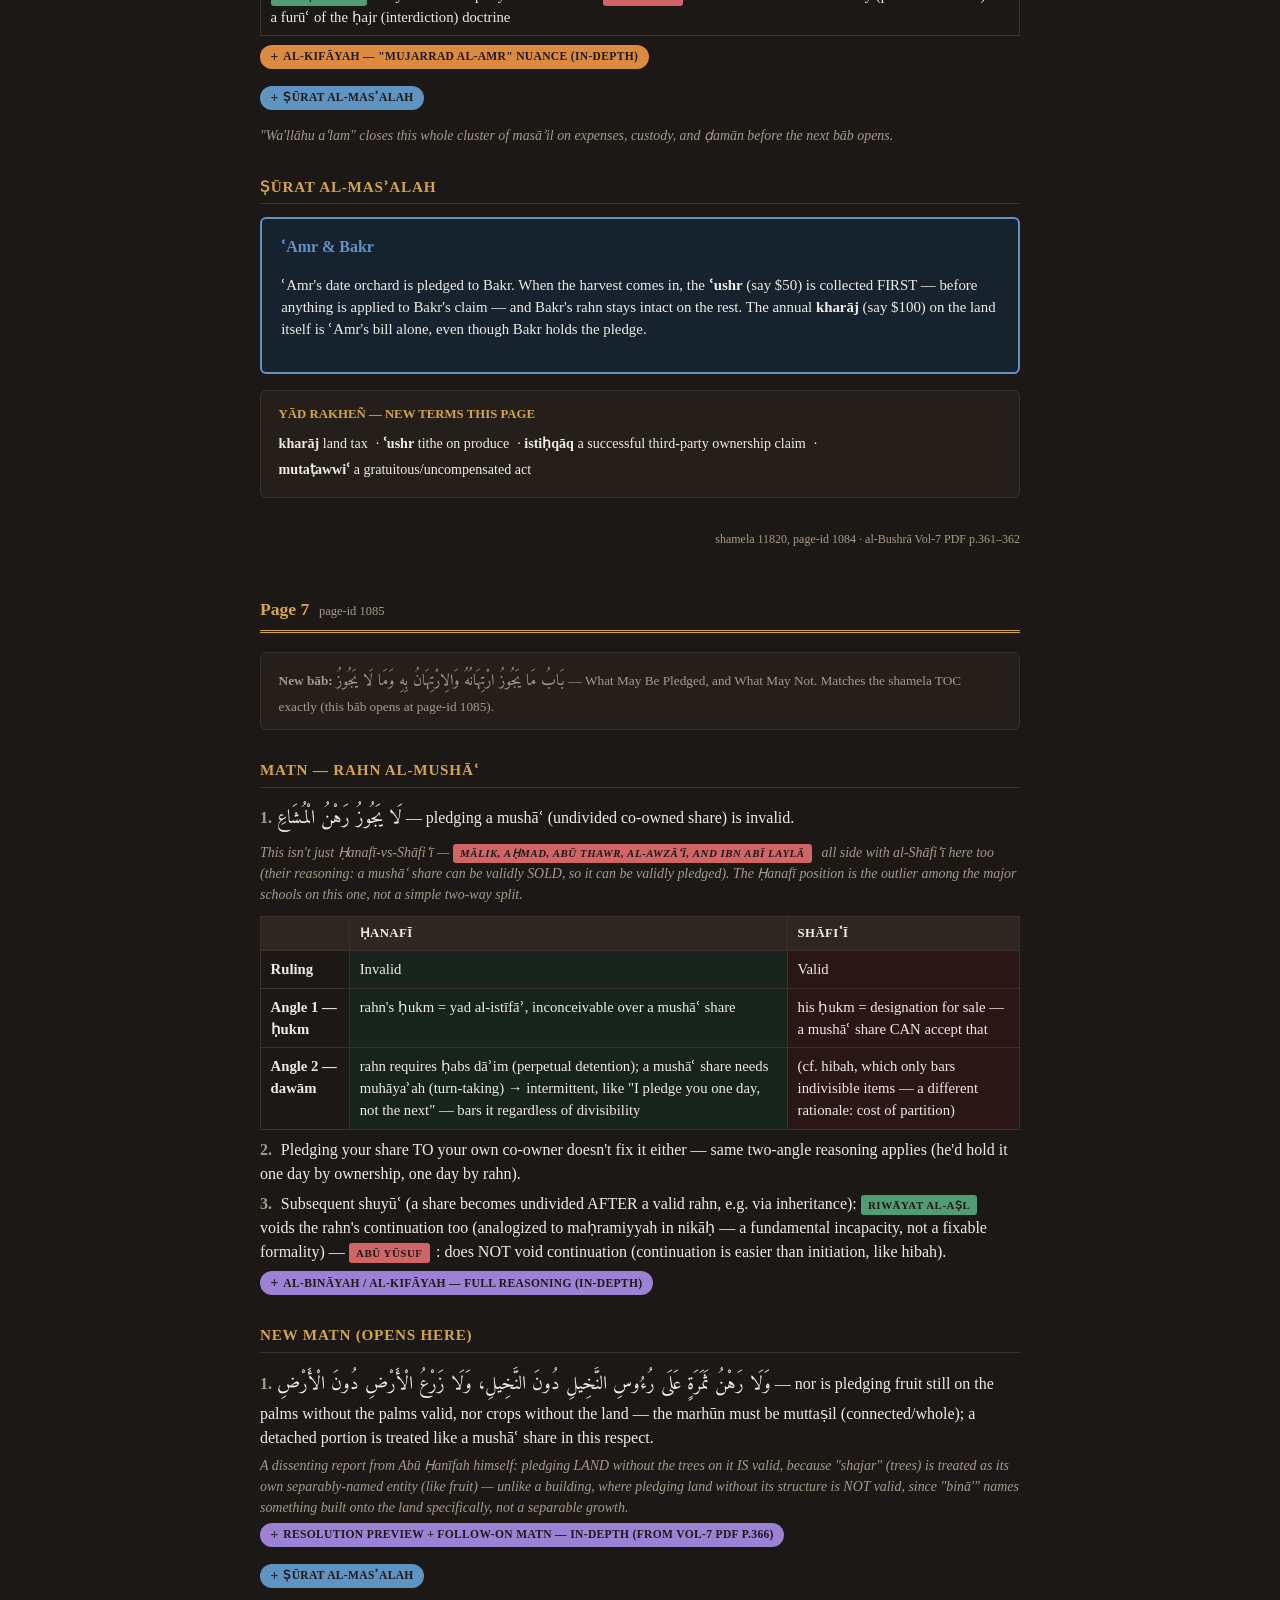
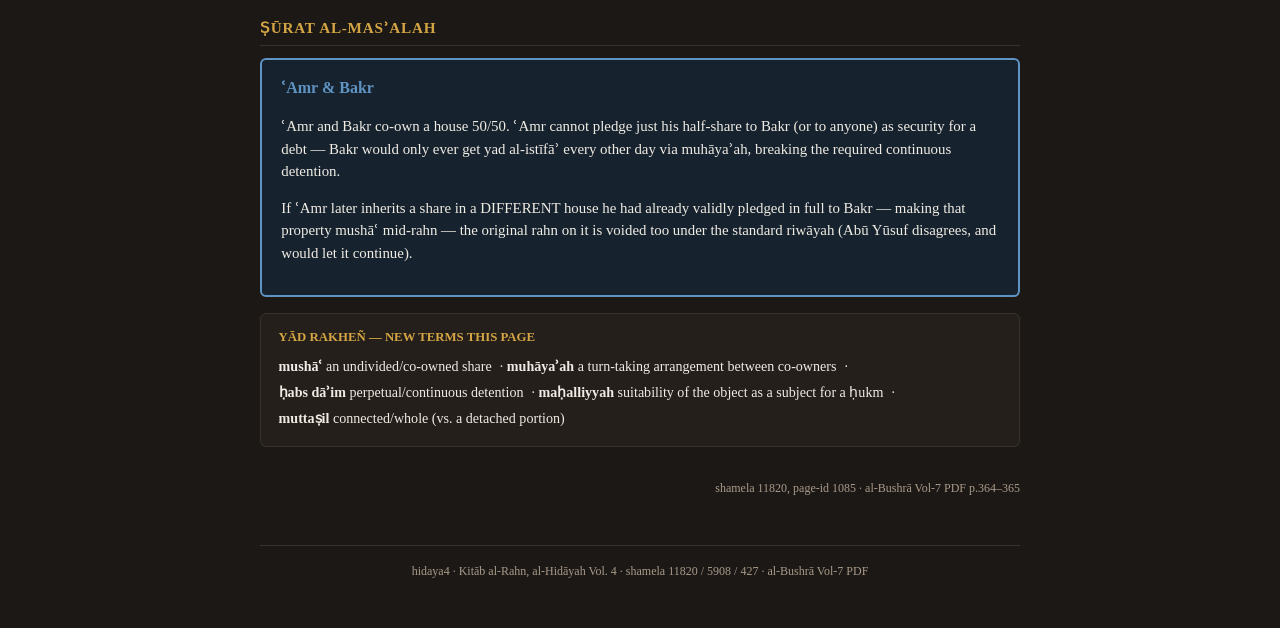
==== commit d41ddd67: "Update study site 2026-07-16 01:04" ====
--- a/index.html
+++ b/index.html
@@ -232,6 +232,14 @@
   </div>
 </details>
 
+<details class="indepth example">
+  <summary>Ṣūrat al-Masʾalah</summary>
+  <div class="indepth-body">
+    <p>ʿAmr offers Bakr his watch as rahn for a debt (ījāb); Bakr says "I accept" (qabūl). <b>Per Ḥanafī:</b> the ʿaqd is munʿaqid right there, but ʿAmr can still change his mind and refuse to actually hand it over — nothing is lāzim until qabḍ. <b>Per Mālik:</b> the moment Bakr says "I accept," ʿAmr is ALREADY bound — he can no longer back out, even before the watch changes hands.</p>
+    <p>If ʿAmr tells Bakr "it's in my top drawer, go get it" and Bakr does — that's valid qabḍ (takhliyah) per the ẓāhir riwāyah, even though ʿAmr never personally carried it over. Abū Yūsuf would require ʿAmr to physically place it in Bakr's hands, since it's a manqūl (movable item) and this particular qabḍ originates liability from nothing.</p>
+  </div>
+</details>
+
 <h2>Masʾalah 2 — Sharṭ al-Qabḍ &amp; Khiyār</h2>
 <div class="point"><span class="num">1.</span><span class="arabic">قَبَضَهُ مَحُوزًا مُفَرَّغًا مُتَمَيِّزًا → تَمَّ الْعَقْدُ</span> → lazima</div>
 <div class="point"><span class="num">2.</span> Before qabḍ → <b>rāhin bi'l-khiyār</b>: yusallim aw yarjiʿ ʿan al-rahn (maqṣūd not yet ḥāṣil)</div>
@@ -336,10 +344,25 @@
   </div>
 </details>
 
+<details class="indepth example">
+  <summary>Ṣūrat al-Masʾalah</summary>
+  <div class="indepth-body">
+    <p>ʿAmr pledges a ring to Bakr for a $500 dayn, then pledges another item without ever specifying its exact worth — the ring later perishes and neither ʿAmr nor Bakr can say what it was actually worth. It's valued by estimation (ishtibāh), not left unresolved.</p>
+    <p>Separately: Bakr can't claim the ring became HIS property outright just because ʿAmr missed the payment deadline — that's exactly the "lā yaghlaq al-rahn" rule at work. Bakr only ever gets istīfāʾ up to the ring's value; he never automatically OWNS it.</p>
+  </div>
+</details>
+
 <h2>Dalīl — Yad al-Istīfāʾ &amp; Ḥikmah</h2>
 <div class="point"><span class="num">1.</span> Thābit li'l-murtahin: <b>yad al-istīfāʾ</b> = milk al-yad wa'l-ḥabs (possessory right aimed at eventual recovery) — because rahn implies continuous detention (ḥabs dāʾim).</div>
 <div class="point"><span class="num">2.</span> Qurʾān parallel — <span class="arabic">﴿كُلُّ نَفْسٍ بِمَا كَسَبَتْ رَهِينَةٌ﴾</span> [74:38]; poetic shāhid (bayt of Zuhayr): <span class="arabic">وَفَارَقْتُكَ بِرَهْنٍ لَا فِكَاكَ لَهُ … يَوْمَ الْوَدَاعِ فَأَمْسَى الرَّهْنُ قَدْ غَلِقَا</span></div>
 <div class="point"><span class="num">3.</span> Ḥikmah: rahn = wathīqah for istīfāʾ → gives amn min al-juḥūd (security against denial) + makes rāhin ʿājiz ʿan al-intifāʿ → rāhin hastens to pay the dayn.</div>
+
+<details class="indepth example">
+  <summary>Ṣūrat al-Masʾalah</summary>
+  <div class="indepth-body">
+    <p>Why does Bakr even bother holding ʿAmr's watch instead of just trusting his word? Two reasons baked into the ḥikmah: (1) ʿAmr can't later deny the debt existed — Bakr physically holding the watch is amn min al-juḥūd; (2) as long as Bakr has it, ʿAmr can't wear or use it — that discomfort pushes ʿAmr to pay Bakr back sooner rather than later, precisely because he's ʿājiz ʿan al-intifāʿ in the meantime.</p>
+  </div>
+</details>
 
 <h2>Core Ḥanafī Logic — the Ribā Point</h2>
 <table>
@@ -351,6 +374,14 @@
 </table>
 <div class="nukta">Also: qabḍ al-rahn does NOT substitute for qabḍ al-sharāʾ if the murtahin later buys the marhūn — amānah-qabḍ can't stand in for ḍamān-qabḍ.</div>
 
+<details class="indepth example">
+  <summary>Ṣūrat al-Masʾalah</summary>
+  <div class="indepth-body">
+    <p>ʿAmr's pledged laptop (qīmah $800) dies in Bakr's hand — Bakr treats $800 as recovered against ʿAmr's $1,000 debt. If Bakr THEN also demanded ʿAmr pay the full $1,000 in cash on top of that, Bakr would be collecting $1,800 against an $800 loss — that's the ribā problem the rule is built to block. Bakr only gets to count the loss ONCE.</p>
+    <p>Meanwhile, ʿAmr — not Bakr — pays the laptop's insurance/upkeep while it's pledged, and if ʿAmr later buys a laptop FROM Bakr in an unrelated deal, simply having it sitting in Bakr's house already (as a former rahn) doesn't count as delivery for THAT sale — Bakr still has to hand it over properly as a sale-qabḍ.</p>
+  </div>
+</details>
+
 <h2>Rebutting Shāfiʿī's Ṣiyānah Argument</h2>
 <div class="point"><span class="num">1.</span> Muqtaḍā al-ʿaqd = thubūt yad al-istīfāʾ — <b>this is what realizes ṣiyānah</b> (not despite halāk-istīfāʾ, but because of it).</div>
 <div class="point"><span class="num">2.</span> Barāʾat al-dhimmah (discharge) is min ḍarūrātihi (a necessary side-effect), not the primary maqṣūd — same structure as ḥawālah.</div>
@@ -363,6 +394,13 @@
   </div>
 </details>
 
+<details class="indepth example">
+  <summary>Ṣūrat al-Masʾalah</summary>
+  <div class="indepth-body">
+    <p>ʿAmr wants his pledged bicycle back for the weekend to ride it, promising to return it Monday. <b>Ḥanafī:</b> Bakr must refuse — even a brief loan-back breaks the ḥabs dāʾim the rahn requires. <b>Shāfiʿī:</b> Bakr could allow it — occasional use doesn't conflict with the bicycle's real purpose under his system, which is just standing by for an eventual sale if ʿAmr defaults.</p>
+  </div>
+</details>
+
 <h2>New Matn — Dayn Maḍmūn Required</h2>
 <div class="point"><span class="num">1.</span><span class="arabic">قَالَ: «وَلَا يَصِحُّ الرَّهْنُ إِلَّا بِدَيْنٍ مَضْمُونٍ»</span> — rahn is valid only against a dayn maḍmūn. Sharḥ: ḥukmuhu = thubūt yad al-istīfāʾ, and istīfāʾ presupposes an established wujūb.</div>
 
@@ -372,6 +410,13 @@
     <p>The muḥaqqiq's own marginal gloss labels this exchange explicitly: "yadkhulu ʿalā hādhā al-lafẓ..." is glossed <b>"ay yushkil"</b> (i.e., this raises an ishkāl/difficulty), and "wa-yumkinu an yuqāla..." is glossed <b>"fī'l-jawāb"</b> (by way of response) — a named Ishkāl→Jawāb pair, not just a loose aside.</p>
     <p><b>al-Ishkāl:</b> this wording ("lā yaṣiḥḥu al-rahn illā bi-dayn maḍmūn") seems to exclude rahn taken against aʿyān maḍmūnah bi-anfusihā (e.g. a ghaṣb-claim on a specific object) — such rahn is valid even though there's technically no "dayn" yet.</p>
     <p><b>al-Jawāb</b> (per the majority of the mashāyikh): the wājib aṣlī in such cases is actually the <b>qīmah</b> (value) — returning the ʿayn itself is merely a mukhalliṣ (a way out/discharge), not the obligation itself — and that qīmah-obligation <i>is</i> a dayn. Proof: kafālah is valid for such claims too, and kafālah requires a dayn-type obligation. Even though the qīmah-obligation only becomes "due" after halāk, it becomes obligatory at the moment of halāk by virtue of the prior qabḍ — which is why its value is assessed as of [the day of that qabḍ — cuts off, full resolution on page 3 via al-Mabsūṭ's three-way classification].</p>
+  </div>
+</details>
+
+<details class="indepth example">
+  <summary>Ṣūrat al-Masʾalah</summary>
+  <div class="indepth-body">
+    <p>Bakr wrongfully took ʿAmr's bicycle (ghaṣb) — no "loan" or "sale" involved, just a straightforward wrongful taking. There's no formal "dayn" yet — but ʿAmr can still make Bakr pledge something else as security for eventually getting the bicycle back (or its value if it's ruined). Why? Because the ishkāl's jawāb applies: the real underlying obligation is the bicycle's qīmah, which becomes a proper dayn the moment Bakr took it — returning the bicycle itself is just Bakr's easiest way out of that debt, not a separate arrangement.</p>
   </div>
 </details>
 
@@ -417,6 +462,15 @@
   </div>
 </details>
 
+<details class="indepth example">
+  <summary>Ṣūrat al-Masʾalah — all three cases</summary>
+  <div class="indepth-body">
+    <p><b>Case 1 (amānah — bāṭil):</b> ʿAmr is holding Bakr's toolbox as a favor (wadīʿah). Bakr can't demand ʿAmr pledge something else as security "in case the toolbox gets lost" — there's no dayn-relationship there at all to secure.</p>
+    <p><b>Case 2 (maḍmūnah bi-ghayrihā — also invalid):</b> ʿAmr sold Bakr a car but Bakr hasn't paid yet, so the car is still sitting with ʿAmr. Bakr can't demand ʿAmr pledge something else against "the risk of the car being damaged" — the car's guarantee is already fully wired through the sale price itself.</p>
+    <p><b>Case 3 (maḍmūnah bi-nafsihā — valid):</b> Bakr wrongfully took ʿAmr's bicycle. ʿAmr CAN require Bakr to pledge his own watch as security — because the bicycle's qīmah is already its own freestanding dayn on Bakr the moment he took it.</p>
+  </div>
+</details>
+
 <h2>Masʾalah — Miqdār al-Ḍamān</h2>
 <div class="point"><span class="num">1.</span><span class="arabic">وَهُوَ مَضْمُونٌ بِالْأَقَلِّ مِنْ قِيمَتِهِ وَمِنَ الدَّيْنِ</span> — the marhūn is maḍmūn by whichever is LESS: its qīmah or the dayn.</div>
 
@@ -451,6 +505,14 @@
 <div class="point"><span class="num">1.</span> Murtahin may demand his dayn AND ḥabs (have the rāhin detained/imprisoned) for it — rahn only adds ṣiyānah, doesn't bar muṭālabah; ḥabs is the penalty once maṭl (stalling) is shown before the qāḍī.</div>
 <div class="point"><span class="num">2.</span> When murtahin demands payment, <b>rāhin is ordered to produce the marhūn FIRST</b>, then dayn/receipt is delivered — mirrors sale mechanics (object shown, then price handed over). Avoids a double-istīfāʾ risk: collecting cash while still holding the pledge, then the pledge perishing, would be istīfāʾ twice.</div>
 <div class="point"><span class="num">3.</span> Location rule: if the marhūn needs no ḥaml/muʾnah (carrying-cost, e.g. real estate) → rāhin must produce it regardless of distance. If it needs transport → murtahin just collects the dayn, rāhin not obligated to transport it (taslīm = takhliyah, not naql).</div>
+
+<details class="indepth example">
+  <summary>Ṣūrat al-Masʾalah</summary>
+  <div class="indepth-body">
+    <p>ʿAmr stalls on repaying Bakr — Bakr can go to the qāḍī, and once maṭl is shown, ʿAmr can be detained for it. When ʿAmr finally comes to settle up, HE has to produce the pledged watch first, before Bakr hands over the cash — Bakr can't be forced to collect the $1,000 while ALSO still holding the watch, since if the watch then broke, he'd effectively be paid twice.</p>
+    <p>If the pledge is ʿAmr's parked car (no transport cost to move it locally), ʿAmr has to bring it to Bakr wherever Bakr is. If it's a truckload of lumber sitting in another city, Bakr just collects his money — ʿAmr isn't on the hook to ship it anywhere.</p>
+  </div>
+</details>
 
 <h2>Selling via an Authorized ʿAdl (opens here)</h2>
 <div class="point"><span class="num">1.</span> If the rāhin authorized an ʿadl (impartial custodian) to sell the marhūn, a sale for cash OR credit is valid — the authorization was unrestricted. <em>[Mechanics of what happens next continue on page 4.]</em></div>
@@ -487,10 +549,27 @@
 <div class="point"><span class="num">1.</span> Sold via the ʿadl, price collected, murtahin demands dayn → murtahin must produce the <b>price itself</b> (badal qāʾim maqām al-mubdal — the substitute stands in for the substituted).</div>
 <div class="point"><span class="num">2.</span> <b>Contrast:</b> pledged slave killed by mistake, qīmah owed by the killer's ʿāqilah over 3 years — rāhin is NOT compelled to pay until the ENTIRE qīmah is produced (qīmah = full khalaf/substitute for the whole ʿayn) — differs from the sale-price case because there the dayn arose by the <i>rāhin's own action</i> (authorizing the sale).</div>
 
+<details class="indepth">
+  <summary>Ishkāl + jawāb — walāyat al-qabḍ (in-depth)</summary>
+  <div class="indepth-body">
+    <p>The muḥaqqiq flags a second named ishkāl right at the top of this page: "illā anna alladhī yatawallā qabḍ al-thaman huwa al-murtahin" is marked <b>"ʿalā taqdīri ishkāl"</b> (raised by way of a difficulty).</p>
+    <p><b>al-Ishkāl:</b> once the marhūn is sold and the whole thing has effectively "become a dayn," why should the <i>murtahin</i> specifically hold walāyat al-qabḍ (the authority to receive the price) rather than it reverting elsewhere? If the logic were purely "it's now a dayn like any other," there'd be no obvious reason the murtahin keeps a special claim on collecting it.</p>
+    <p><b>al-Jawāb:</b> walāyat al-qabḍ belongs to him bi'ʿtibāri annahu al-ʿāqid — because he is the one who conducted the ʿaqd (the sale, via the ʿadl acting under his and the rāhin's joint arrangement) — so the rights naturally revert to the contracting party, exactly as stated in the matn. [al-Kifāyah 77/9]</p>
+  </div>
+</details>
+
 <details class="indepth kifayah">
   <summary>al-Kifāyah — the oath mechanism (in-depth)</summary>
   <div class="indepth-body">
     <p>An added nuance: when the rāhin disputes that the marhūn has perished (e.g. he's told it was sold but doubts the murtahin), the <b>murtahin swears an oath</b> that it has not perished, if the rāhin demands it — because the marhūn is ghāʾib (not physically present for immediate verification), so its halāk remains a live possibility (yaḥtamilu halākuhu). Once the murtahin takes the oath, the dayn must be paid. [al-Kifāyah 77/9] [al-ʿInāyah 77/9] [al-Bināyah 565/11]</p>
+  </div>
+</details>
+
+<details class="indepth example">
+  <summary>Ṣūrat al-Masʾalah</summary>
+  <div class="indepth-body">
+    <p>ʿAmr authorized an ʿadl to sell his pledged guitar. It sells for $600, and Bakr (the murtahin, who arranged the sale) collects that $600 in cash. If ʿAmr now demands his $1,000 debt be settled, Bakr must hand over that <b>$600 cash</b> — not the guitar, which no longer exists — since the cash stands in as its substitute.</p>
+    <p>ʿAmr later doubts the sale even happened and thinks Bakr still has the guitar hidden away. Bakr swears an oath that it's genuinely gone — once he does, ʿAmr's $1,000 (minus whatever the $600 covers) is due, no further argument.</p>
   </div>
 </details>
 
@@ -510,10 +589,24 @@
   </div>
 </details>
 
+<details class="indepth example">
+  <summary>Ṣūrat al-Masʾalah — the four scenarios</summary>
+  <div class="indepth-body">
+    <p>ʿAmr pledges his guitar to Bakr, who places it with an ʿadl, Ḥasan, for safekeeping.</p>
+    <ul style="margin:0.3rem 0 0.6rem 1.1rem; padding:0;">
+      <li>If ʿAmr had authorized Ḥasan to re-deposit it with someone else, and he did — Bakr can't be made to produce it later; he never controlled that hand-off.</li>
+      <li>If Ḥasan's own housemate has the guitar and just says "Ḥasan left this with me, not sure whose it is" — ʿAmr has to pay Bakr regardless, since Bakr himself never got real qabḍ.</li>
+      <li>If Ḥasan vanishes with the guitar entirely — same result, ʿAmr still has to pay.</li>
+      <li>If the housemate instead claims "this guitar is MINE, not a pledge" — Bakr is out of luck until he can prove otherwise; that loss is on Bakr, treated as if his debt were already satisfied.</li>
+    </ul>
+  </div>
+</details>
+
 <h2>Murtahin's Obligations &amp; Limits</h2>
 <div class="point"><span class="num">1.</span> Can't force a sale until dayn is FULLY paid; may detain the WHOLE marhūn even after partial payment, until the remainder is recovered.</div>
 <div class="point"><span class="num">2.</span> Once fully paid, must deliver the marhūn. If it perishes <b>after full payment but before delivery</b> → rāhin reclaims what he paid (halāk under the earlier qabḍ already counted as istīfāʾ — collecting the cash too would be istīfāʾ twice).</div>
 <div class="point"><span class="num">3.</span> Mutual rescission (tafāsukh): murtahin may still detain until paid/released — rahn is voided only by ACTUAL return, not by the rescission itself. If it perishes after tafāsukh but before return, the dayn is still extinguished to the extent covered.</div>
+<div class="nukta">Uṣūl point behind #3: mere WORDS of fasakh don't undo it before actual return, because the reality of istīfāʾ established by actual possession isn't negated by words alone — <span class="arabic" style="font-size:0.95rem">القَوْلُ إِذَا خَالَفَ الْفِعْلَ لَا يُعْتَبَرُ</span> ("a statement that contradicts the [continuing] action is not given weight"). [al-Kifāyah 79/9] [al-Bināyah 570/11]</div>
 <div class="point"><span class="num">4.</span> No benefit/use without the owner's permission (no riding, wearing, dwelling); can't sell/lease/lend it without the rāhin's authorization. Unauthorized use = taʿaddin (transgression) — doesn't void the rahn contract itself.</div>
 <div class="point"><span class="num">5.</span> Safekeeping may be entrusted to himself, his wife, his child, or a household servant <em>[continues page 5 — "like a wadīʿah"]</em>.</div>
 
@@ -539,10 +632,28 @@
 <h2 class="page-marker"><span class="n">Page 5</span><span class="meta">page-id 1083</span></h2>
 
 <h2>Safekeeping (completing page 4)</h2>
-<div class="point"><span class="num">1.</span> Safekeeping OUTSIDE the murtahin's household, or via a stranger-depositee → murtahin becomes ḍāmin (liable). Whether the SECOND custodian is also liable is deferred to Kitāb al-Wadīʿah.</div>
+<div class="point"><span class="num">1.</span> "Household" (ʿiyāl) per Imam Muḥammad: wife, child, AND an ajīr khāṣṣ (exclusive hired worker) engaged monthly or by-distance — NOT a daily-wage (miyāwamah) worker.</div>
+<div class="nukta">Not about who pays nafaqah: even if a wife isn't financially supported by her husband, handing him a wadīʿah she's holding still doesn't make him liable as an "outside" custodian — because they live together (yaskunāni maʿan). The test is cohabitation, not who's on the hook for upkeep.</div>
+<div class="point"><span class="num">2.</span> Safekeeping OUTSIDE the household, or via a stranger-depositee → murtahin becomes ḍāmin (liable).</div>
+
+<table>
+<tr><th>Does the SECOND custodian also become liable?</th><th>Ruling</th></tr>
+<tr><td class="khilaf-cell"><span class="tag khilaf">Abū Ḥanīfah</span></td><td class="khilaf-cell">Yes — liable, on account of the first custodian's own liability</td></tr>
+<tr><td class="hanafi-cell"><span class="tag hanafi">Abū Yūsuf &amp; Muḥammad</span></td><td class="hanafi-cell">No — neither of them is liable</td></tr>
+</table>
+<div class="nukta">Same condition as wadīʿah-liability generally (full treatment in Kitāb al-Wadīʿah) — but this specific 3-way split within the school is worth knowing on its own.</div>
+
+<details class="indepth example">
+  <summary>Ṣūrat al-Masʾalah</summary>
+  <div class="indepth-body">
+    <p>ʿAmr pledges his laptop to Bakr. Bakr has his WIFE keep it in her room, or hands it to his teenage son — fine, both count as "household," no liability created. Bakr's monthly-salaried assistant, who lives with the family, can hold it too. His day-laborer who's only around occasionally cannot — if Bakr hands it to HIM, Bakr becomes liable.</p>
+    <p>Say Bakr instead gives the laptop to his neighbor Ḥasan (outside the household) to hold. Bakr is now ḍāmin. If the laptop is then lost while with Ḥasan — <span class="names">Abū Ḥanīfah:</span> Ḥasan is ALSO liable, riding on Bakr's own liability. <span class="names">Abū Yūsuf &amp; Muḥammad:</span> neither Bakr nor Ḥasan is liable for this specific loss.</p>
+  </div>
+</details>
 
 <h2>Taʿaddin (Misuse) → Full Liability</h2>
 <div class="point"><span class="num">1.</span> Misuse by the murtahin = ghaṣb-level liability for the <b>FULL value</b> (not just the debt-portion) — the excess above the dayn is amānah, and amānah becomes ḍamān upon taʿaddin.</div>
+<div class="nukta">al-Ḥākim al-Shahīd's al-Kāfī (an earlier zāhir al-riwāyah source) lists the same principle with more examples: riding the pledged animal, putting a pledged slave to work, wearing a pledged garment, or strapping on a pledged sword — all without the rāhin's permission — are each ḍāmin.</div>
 
 <table>
 <tr><th>Case</th><th>Ruling</th></tr>
@@ -552,8 +663,9 @@
 <tr><td>Shawl merely draped on the shoulder</td><td class="hanafi-cell">Not ḍāmin</td></tr>
 <tr><td>Two swords strapped on (customary among warriors)</td><td class="khilaf-cell">Ḍāmin</td></tr>
 <tr><td>Three swords strapped on (not customary)</td><td class="hanafi-cell">Not ḍāmin</td></tr>
-</table>
-<div class="nukta">Rings-over-rings: judged by whether that particular person customarily adorns himself with two rings — individual custom, not a fixed rule.</div>
+<tr><td>Murtahin is a WOMAN, seals something with the ring on ANY finger</td><td class="khilaf-cell">Ḍāmin regardless of which finger — women's customary ring-wear isn't finger-specific the way men's is</td></tr>
+</table>
+<div class="nukta">Rings-over-rings: judged by whether that particular person customarily adorns himself with two rings — individual custom, not a fixed rule. Underlying principle: liability tracks whether an act counts as ḥifẓ (safekeeping) or istiʿmāl (use) — not "use" in some abstract sense. [al-Bināyah 573/11]</div>
 
 <h2>Cost Allocation</h2>
 <table>
@@ -564,11 +676,20 @@
 <tr><td>House rent specifically</td><td class="khilaf-cell">Murtahin bears it IN FULL even if qīmah &gt; dayn — this is about the right of detention (applies wholly), not ḍamān (which is apportioned)</td></tr>
 </table>
 <div class="nukta">Per the other three Imāms, ALL these costs fall on the rāhin (pure ownership-based reasoning) — the Ḥanafī split is distinctive.</div>
+<div class="nukta"><span class="tag khilaf">Abū Yūsuf</span> (via Ibn Simāʿah): nafaqah is itself a reclaimable dayn on the rāhin — if the qāḍī orders the murtahin to spend on it and the dayn is later paid off, the murtahin may still detain the marhūn until that nafaqah is separately recovered. Underlying rationale for the whole cost-split scheme: the rāhin owns the manāfiʿ (usufruct/growth) of the marhūn even while it's pledged, so its upkeep is a cost of HIS ownership — "mu'nat milkihi."</div>
 
 <details class="indepth binayah">
   <summary>al-Bināyah — why house-rent is the one exception (in-depth)</summary>
   <div class="indepth-body">
     <p>Why does house-rent NOT follow the proportional-split rule that governs custodian's-wage and the runaway-slave reward? Because the obligation to pay a ju'l (the recovery-reward) or a wage arises specifically from ḍamān — it's compensation tied to what's guaranteed, so it's apportioned to match. House-rent arises from a different root entirely: the murtahin's ḥaqq al-ḥabs (right of detention), and that right applies to the WHOLE marhūn undivided — there's no "partial detention" of just the maḍmūn-share. Since the obligation follows the right, and the right is whole, the rent obligation is whole too, regardless of how much of the value happens to be amānah. [al-Bināyah 576/11] [al-Kifāyah 80/9]</p>
+  </div>
+</details>
+
+<details class="indepth example">
+  <summary>Ṣūrat al-Masʾalah</summary>
+  <div class="indepth-body">
+    <p>ʿAmr pledges a camel worth $1,500 for a $1,000 dayn (qīmah &gt; dayn). Bakr keeps it at a rented stable ($50/month) — Bakr pays that IN FULL, even though $500 of the camel's value is technically amānah on his part. But the reward Bakr pays a search party if the camel wanders off ($100) gets split: $67 (his madmūn 2/3 share) is Bakr's, $33 (the excess 1/3) is ʿAmr's — that cost tracks ḍamān proportionally, unlike the flat house-rent rule.</p>
+    <p>Feed and vet bills stay on ʿAmr throughout, regardless of the value-split — those are welfare costs tied to ʿAmr's ongoing ownership, not to anyone's ḍamān.</p>
   </div>
 </details>
 
@@ -597,6 +718,13 @@
 <h2>Medical/Ransom Costs (completing page 5)</h2>
 <div class="point"><span class="num">1.</span> Split proportionally between the maḍmūn and amānah portions of the marhūn's value — same logic as the ju'l rule on page 5.</div>
 
+<details class="indepth example">
+  <summary>Ṣūrat al-Masʾalah</summary>
+  <div class="indepth-body">
+    <p>ʿAmr's pledged horse (worth $1,500, dayn $1,000) gets injured. The $200 vet bill splits: $133 (the madmūn 2/3) is treated like an injury against Bakr's own guarantee-liability — comes out of his pocket; $67 (the amānah 1/3) runs like an injury against a plain deposit — that's ʿAmr's to cover.</p>
+  </div>
+</details>
+
 <h2>Kharāj &amp; ʿUshr</h2>
 <div class="point"><span class="num">1.</span> <b>Kharāj</b> (land tax) falls on the RĀHIN exclusively — it's a cost of ownership.</div>
 <div class="point"><span class="num">2.</span> <b>ʿUshr</b> (tithe on produce) takes PRIORITY over the murtahin's right — it attaches to the ʿayn itself and doesn't void the rahn in the remainder. Unlike istiḥqāq (a successful third-party ownership claim), which WOULD void the whole rahn — because istiḥqāq negates ownership entirely, while ʿushr doesn't conflict with it.</div>
@@ -621,6 +749,14 @@
   <summary>al-Kifāyah — "mujarrad al-amr" nuance (in-depth)</summary>
   <div class="indepth-body">
     <p>Why does a mere qāḍī-order suffice for recourse, when a private request from the other party might not? Because a qāḍī-litigant can't practically escalate every small expense to court in person — so once he's ordered payment by the qāḍī (whether the other party was present or, per Abū Ḥanīfah's condition, absent and unreachable), it's binding as if the absent guardian/custodian himself had authorized it, since a qāḍī's wilāyah is general. But al-Dhakhīrah adds a caution: a mere bare command to spend, without the qāḍī actually FIXING the obligation onto the rāhin specifically, isn't enough by itself — the ruling has to actually bind the rāhin, not just record that spending was authorized in the abstract. [al-Kifāyah 82/9] [al-Bināyah 578/11]</p>
+  </div>
+</details>
+
+<details class="indepth example">
+  <summary>Ṣūrat al-Masʾalah</summary>
+  <div class="indepth-body">
+    <p>Bakr's pledged horse (ʿAmr's) needs urgent vet care. Bakr just pays it out of pocket on his own initiative, without asking anyone — that's mutaṭawwiʿ; he can't later bill ʿAmr for it even though the money was technically ʿAmr's obligation.</p>
+    <p>If instead Bakr goes to the qāḍī and gets an order to pay, then pays — he CAN recover it from ʿAmr afterward. <span class="names">Abū Ḥanīfah:</span> only if ʿAmr was unreachable when the order was made. <span class="names">Abū Yūsuf:</span> Bakr can recover it either way, whether ʿAmr was reachable or not.</p>
   </div>
 </details>
 
@@ -650,6 +786,7 @@
 
 <h2>Matn — Rahn al-Mushāʿ</h2>
 <div class="point"><span class="num">1.</span><span class="arabic">لَا يَجُوزُ رَهْنُ الْمُشَاعِ</span> — pledging a mushāʿ (undivided co-owned share) is invalid.</div>
+<div class="nukta">This isn't just Ḥanafī-vs-Shāfiʿī — <span class="tag khilaf">Mālik, Aḥmad, Abū Thawr, al-Awzāʿī, and Ibn Abī Laylā</span> all side with al-Shāfiʿī here too (their reasoning: a mushāʿ share can be validly SOLD, so it can be validly pledged). The Ḥanafī position is the outlier among the major schools on this one, not a simple two-way split.</div>
 
 <table>
 <tr><th></th><th class="hanafi-cell">Ḥanafī</th><th class="khilaf-cell">Shāfiʿī</th></tr>
@@ -666,14 +803,33 @@
   <summary>al-Bināyah / al-Kifāyah — full reasoning (in-depth)</summary>
   <div class="indepth-body">
     <p><b>Angle 1 in full:</b> the impediment is ʿadam al-maḥalliyyah (the mushāʿ share simply isn't a valid subject for rahn's ḥukm) — so initiation and continuation are treated the same, exactly like maḥramiyyah in the chapter of nikāḥ. This differs from hibah, where a mushāʿ share DOES accept hibah's ḥukm (ownership) — the qabḍ requirement at hibah's initiation is only to negate gharāmat al-qismah (the burden objection), with no need to re-require it at the continuation stage. This is why rujūʿ (retraction) is valid in PART of a hibah, but faskh of a rahn contract is NOT valid in part.</p>
-    <p><b>al-Kifāyah / al-Bināyah citations:</b> [al-ʿInāyah 74–76/9] on the ḍarūrah reasoning; [al-Bināyah 561–562/11] on the Ḥanafī rebuttal of Zufar carried over from page 3's miqdār al-ḍamān discussion (same "yad al-istīfāʾ" principle underlies both rulings).</p>
+    <p><b>Worked case for "subsequent shuyūʿ":</b> a man pledges the WHOLE of an ʿayn; the two parties then mutually rescind (tafāsukh), and the murtahin returns HALF of it to the rāhin. What happens to the rahn on the SECOND half still in his hand? Per riwāyat al-aṣl, the shuyūʿ created by the partial return bars the rahn from continuing on that remaining half too — to the point the mashāyikh said: the ṣaḥīḥ position is, if the rāhin had authorized an ʿadl to sell the remaining half "however he wishes" and the ʿadl [in a related fact-pattern] ends up creating a shared stake of his own in it, the rahn on that portion is voided by the subsequent shuyūʿ.</p>
+    <p><b>Abū Yūsuf's own dalīl</b> (narrated via Ibn Simāʿah): notice that the marhūn becoming owed to someone OTHER than [via] the murtahin bars INITIATING a rahn — but does NOT bar its CONTINUATION. Analogy: if the marhūn's obligor destroys a third party's property [creating an unrelated debt-relationship], or the marhūn is sold for a price added onto an existing dhimmah-debt, INITIATING a fresh rahn contract in that configuration wouldn't be allowed — yet none of that unwinds a rahn already validly running. This is why he treats continuation as resembling hibah, where subsequent shuyūʿ likewise doesn't undo an already-valid gift.</p>
+    <p><b>al-Kifāyah / al-Bināyah citations:</b> [al-ʿInāyah 74–76/9, 84/9] on the ḍarūrah reasoning and the "yajūzu bayʿuhu fa-yajūzu rahnuhu" (sellable → pledgeable) logic behind Mālik/Aḥmad's position; [al-Bināyah 561–562/11, 579/11, 582/11] on the Zufar rebuttal, the multi-madhhab count, and Abū Yūsuf's dalīl.</p>
   </div>
 </details>
 
 <h2>New Matn (opens here)</h2>
 <div class="point"><span class="num">1.</span><span class="arabic">وَلَا رَهْنُ ثَمَرَةٍ عَلَى رُءُوسِ النَّخِيلِ دُونَ النَّخِيلِ، وَلَا زَرْعُ الْأَرْضِ دُونَ الْأَرْضِ</span> — nor is pledging fruit still on the palms without the palms valid, nor crops without the land — the marhūn must be muttaṣil (connected/whole); a detached portion is treated like a mushāʿ share in this respect.</div>
 
-<div class="nukta">A dissenting report from Abū Ḥanīfah himself: pledging LAND without the trees on it IS valid, because "shajar" (trees) is treated as its own separably-named entity (like fruit) — unlike a building, where pledging land without its structure is NOT valid, since "binā'" names something built onto the land specifically, not a separable growth. <em>[Cuts off here — continues page 8.]</em></div>
+<div class="nukta">A dissenting report from Abū Ḥanīfah himself: pledging LAND without the trees on it IS valid, because "shajar" (trees) is treated as its own separably-named entity (like fruit) — unlike a building, where pledging land without its structure is NOT valid, since "binā'" names something built onto the land specifically, not a separable growth.</div>
+
+<details class="indepth binayah">
+  <summary>Resolution preview + follow-on matn — in-depth (from Vol-7 PDF p.366)</summary>
+  <div class="indepth-body">
+    <p><b>The flip side (confirmed, not yet officially built as page 8):</b> pledge the palm trees THEMSELVES, and any fruit already on them comes in AUTOMATICALLY as a tābiʿ (subordinate/included item) by virtue of its physical connection — no need to name it separately. This is the OPPOSITE convention from sale, where selling the trees would need the fruit named explicitly to be included. Likewise: building and planted crops come in automatically when pledging land, a house, or a plot — because they're already "named" by the ʿayn's own designation (dhikruhā).</p>
+    <p><b>Related new masʾalah:</b> pledging "the house with what's in it" (bi-mā fīhā) is valid as a general designation. And if part of what was pledged turns out to be rightfully someone else's (istiḥqāq) — the rahn does NOT collapse entirely: if the REMAINING portion would have independently qualified as a valid rahn on its own, it stays a valid rahn for its proportional share of the dayn.</p>
+    <p>[al-ʿInāyah 85/9] [al-Bināyah 584–585/11] — flagged here as a preview since it properly belongs to shamela page-id 1086 (page 8); worth confirming against the live shamela text when page 8 is officially built.</p>
+  </div>
+</details>
+
+<details class="indepth example">
+  <summary>Ṣūrat al-Masʾalah</summary>
+  <div class="indepth-body">
+    <p>ʿAmr can't pledge just the dates hanging on his palm trees to Bakr while keeping the trees themselves — that's a detached-portion problem, same family as mushāʿ. But if ʿAmr pledges the WHOLE palm grove to Bakr while it happens to have dates on it, those dates come along automatically — no need to mention them separately.</p>
+    <p>If ʿAmr pledges "my house with everything in it," and it later turns out a shelf in that house actually belonged to ʿAmr's brother (istiḥqāq) — the whole rahn doesn't collapse. Bakr's rahn survives on the rest of the house, just reduced to match its own share of the debt.</p>
+  </div>
+</details>
 
 <h2>Ṣūrat al-Masʾalah</h2>
 <div class="example-box">
